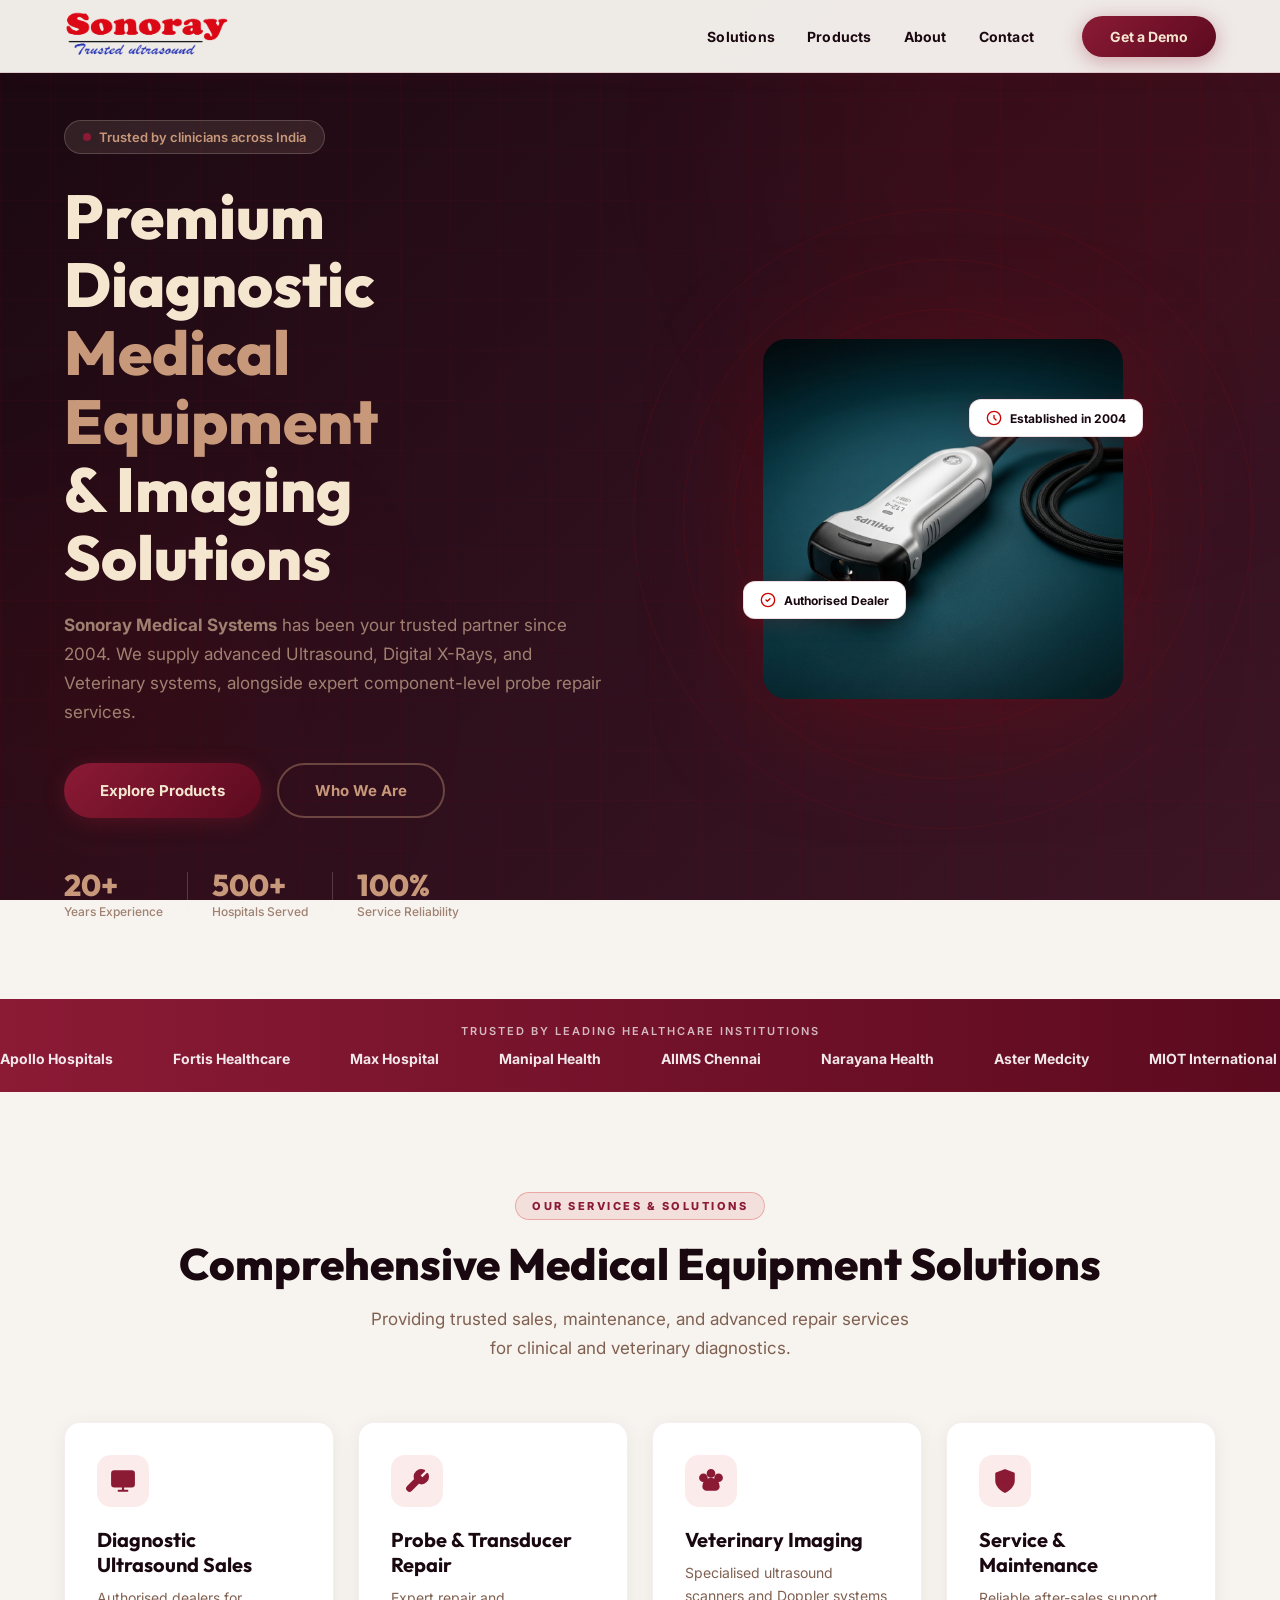
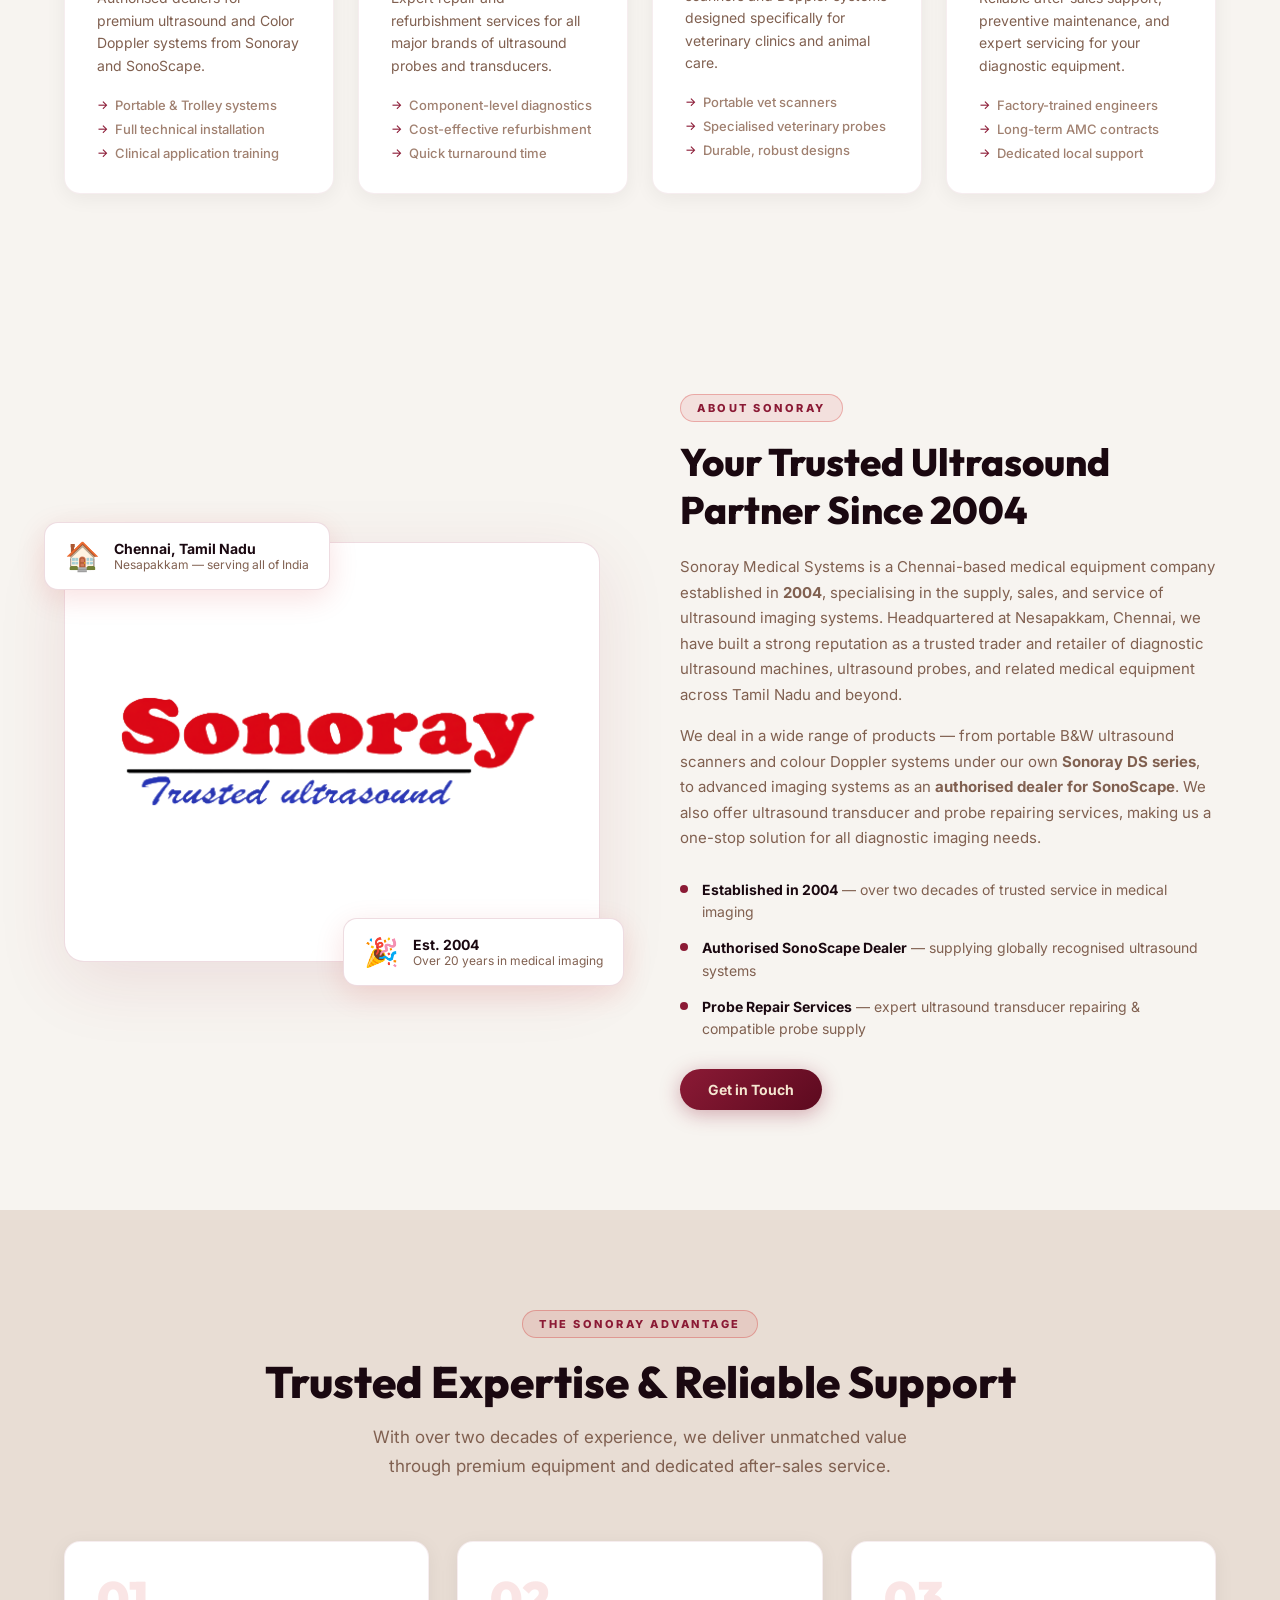
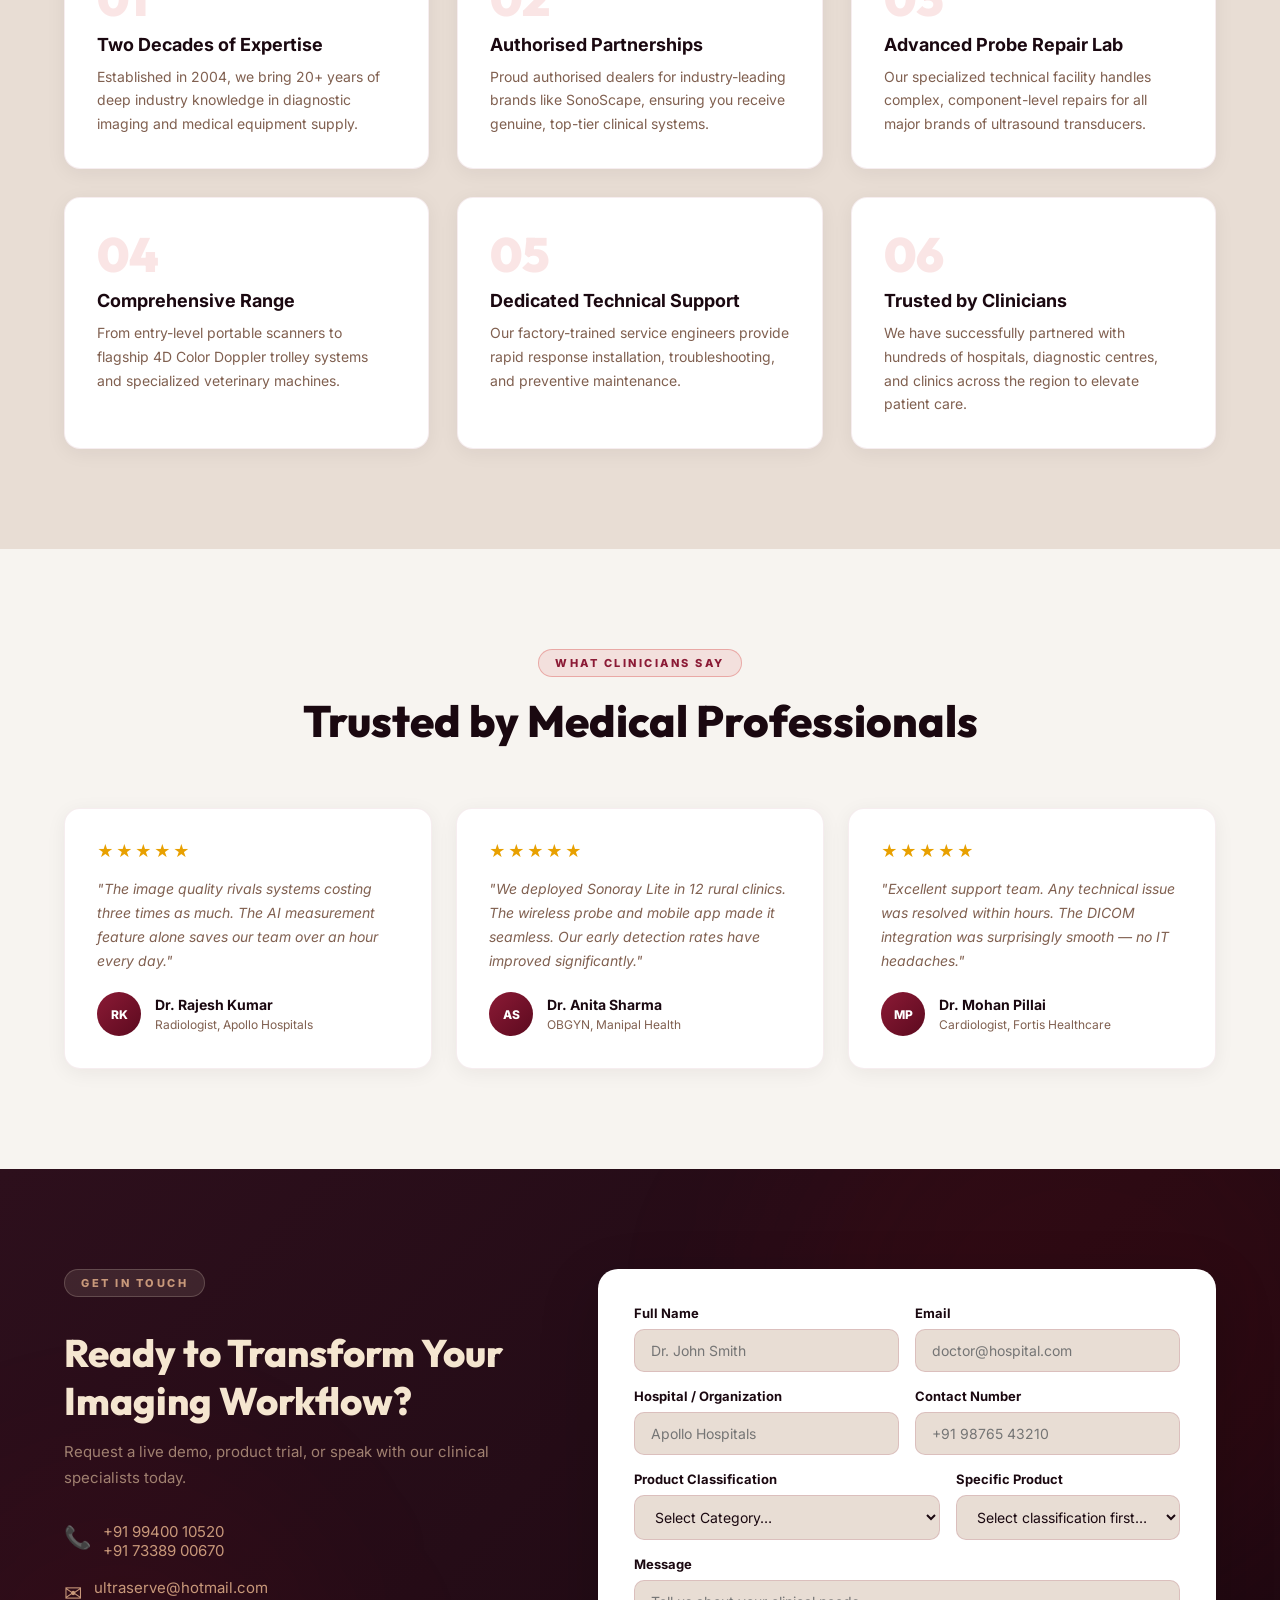
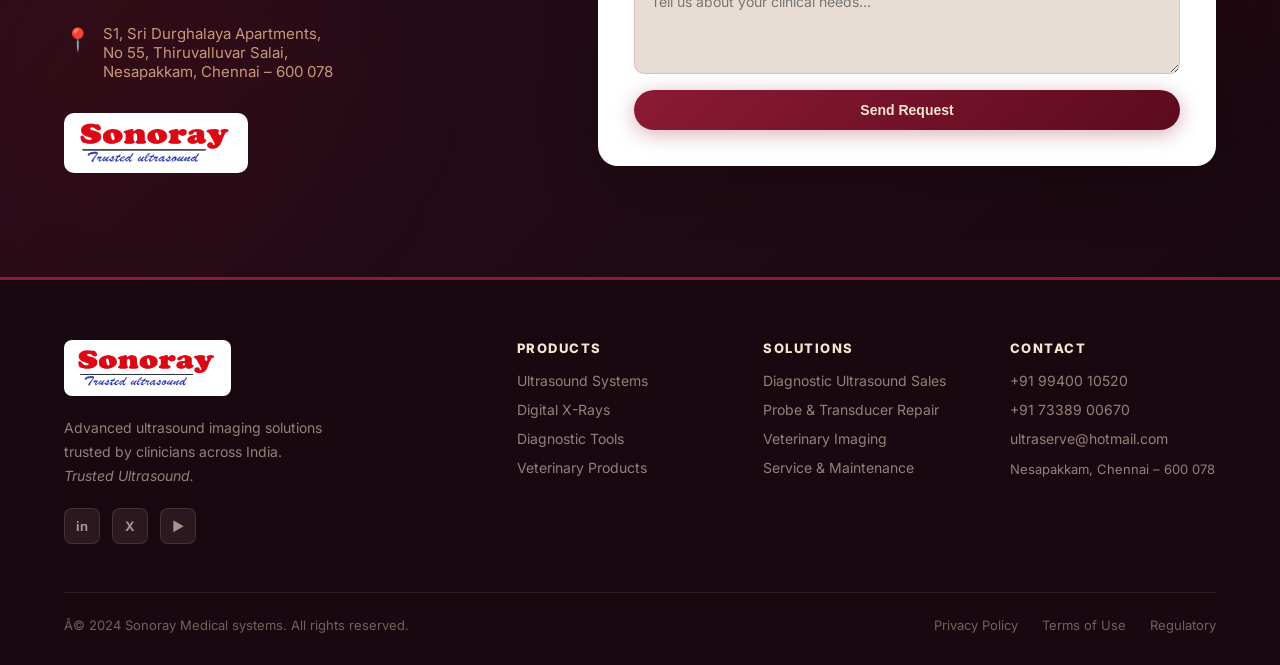
==== index.html @ 6b841c1e "Remove A5 Catalogue page and all website integrations" ====
<!DOCTYPE html>
<html lang="en">
<head>
  <meta charset="UTF-8" />
  <meta name="viewport" content="width=device-width, initial-scale=1.0"/>
  <title>Sonoray Medical Systems | Advanced Diagnostic Ultrasound Solutions</title>
  <meta name="description" content="Sonoray Medical Systems delivers cutting-edge portable ultrasound systems and diagnostic imaging solutions trusted by clinicians across India."/>
  <link rel="preconnect" href="https://fonts.googleapis.com"/>
  <link rel="preconnect" href="https://fonts.gstatic.com" crossorigin/>
  <link href="https://fonts.googleapis.com/css2?family=Inter:wght@300;400;500;600;700;800;900&family=Outfit:wght@300;400;600;700;800&display=swap" rel="stylesheet"/>
  <link rel="stylesheet" href="style.css?v=3"/>
</head>
<body>

  <!-- NAV -->
  <nav id="navbar">
    <div class="nav-inner">
      <a href="#" class="logo">
        <img src="sonoray-logo.jpg" alt="Sonoray Medical Systems" class="nav-logo-img"/>
      </a>
      <ul class="nav-links">
        <li><a href="#solutions">Solutions</a></li>
        <li><a href="products.html">Products</a></li>
        <li><a href="#about">About</a></li>
        <li><a href="#contact">Contact</a></li>
      </ul>
      <a href="#contact" class="btn btn-primary nav-cta">Get a Demo</a>
      <button class="hamburger" id="hamburger" aria-label="Menu">
        <span></span><span></span><span></span>
      </button>
    </div>
    <div class="mobile-menu" id="mobile-menu">
      <a href="#solutions">Solutions</a>
      <a href="products.html">Products</a>
      <a href="#about">About</a>
      <a href="#contact">Contact</a>
      <a href="#contact" class="btn btn-primary">Get a Demo</a>
    </div>
  </nav>

  <!-- HERO -->
  <section id="hero">
    <div class="hero-bg">
      <div class="hero-grid"></div>
      <div class="hero-glow glow-1"></div>
      <div class="hero-glow glow-2"></div>
    </div>
    <div class="hero-content">
      <div class="hero-badge">
        <span class="badge-dot"></span>
        Trusted by clinicians across India
      </div>
      <h1 class="hero-title">
        Premium Diagnostic<br/>
        <span class="gradient-text">Medical Equipment</span><br/>
        &amp; Imaging Solutions
      </h1>
      <p class="hero-desc">
        <strong>Sonoray Medical Systems</strong> has been your trusted partner since 2004. We supply advanced Ultrasound, Digital X-Rays, and Veterinary systems, alongside expert component-level probe repair services.
      </p>
      <div class="hero-actions">
        <a href="products.html" class="btn btn-primary btn-lg">Explore Products</a>
        <a href="#about" class="btn btn-outline btn-lg">Who We Are</a>
      </div>
      <div class="hero-stats">
        <div class="stat"><span class="stat-num">20+</span><span class="stat-label">Years Experience</span></div>
        <div class="stat-divider"></div>
        <div class="stat"><span class="stat-num">500+</span><span class="stat-label">Hospitals Served</span></div>
        <div class="stat-divider"></div>
        <div class="stat"><span class="stat-num">100%</span><span class="stat-label">Service Reliability</span></div>
      </div>
    </div>
    <div class="hero-visual">
      <div class="hero-img-wrap">
        <img src="hero-probe.png" alt="Sonoray Medical Systems Equipment" class="hero-img" id="heroImg"/>
        <div class="hero-img-ring ring-1"></div>
        <div class="hero-img-ring ring-2"></div>
        <div class="hero-img-ring ring-3"></div>
        <div class="hero-badge-float badge-ai">
          <svg width="16" height="16" viewBox="0 0 24 24" fill="none"><circle cx="12" cy="12" r="10" stroke="#cc0000" stroke-width="2"/><path d="M12 8v4l3 3" stroke="#cc0000" stroke-width="2" stroke-linecap="round"/></svg>
          Established in 2004
        </div>
        <div class="hero-badge-float badge-fda">
          <svg width="16" height="16" viewBox="0 0 24 24" fill="none"><path d="M9 12l2 2 4-4" stroke="#cc0000" stroke-width="2" stroke-linecap="round" stroke-linejoin="round"/><circle cx="12" cy="12" r="10" stroke="#cc0000" stroke-width="2"/></svg>
          Authorised Dealer
        </div>
      </div>
    </div>
  </section>

  <!-- MARQUEE LOGOS -->
  <div class="marquee-section">
    <p class="marquee-label">Trusted by leading healthcare institutions</p>
    <div class="marquee-track">
      <div class="marquee-inner">
        <span>Apollo Hospitals</span><span>Fortis Healthcare</span><span>Max Hospital</span><span>Manipal Health</span><span>AIIMS Chennai</span><span>Narayana Health</span><span>Aster Medcity</span><span>MIOT International</span>
        <span>Apollo Hospitals</span><span>Fortis Healthcare</span><span>Max Hospital</span><span>Manipal Health</span><span>AIIMS Chennai</span><span>Narayana Health</span><span>Aster Medcity</span><span>MIOT International</span>
      </div>
    </div>
  </div>

  <!-- SOLUTIONS -->
  <section id="solutions" class="section">
    <div class="container">
      <div class="section-header">
        <span class="section-tag">Our Services & Solutions</span>
        <h2>Comprehensive Medical Equipment Solutions</h2>
        <p>Providing trusted sales, maintenance, and advanced repair services for clinical and veterinary diagnostics.</p>
      </div>
      <div class="solutions-grid">
        <div class="solution-card" data-aos="fade-up" data-delay="0">
          <div class="solution-icon">
            <svg viewBox="0 0 24 24" fill="none"><rect x="2" y="3" width="20" height="14" rx="2" stroke="currentColor" stroke-width="2"/><path d="M8 21h8M12 17v4" stroke="currentColor" stroke-width="2" stroke-linecap="round"/></svg>
          </div>
          <h3>Diagnostic Ultrasound Sales</h3>
          <p>Authorised dealers for premium ultrasound and Color Doppler systems from Sonoray and SonoScape.</p>
          <ul class="feature-list">
            <li>Portable &amp; Trolley systems</li><li>Full technical installation</li><li>Clinical application training</li>
          </ul>
        </div>
        <div class="solution-card" data-aos="fade-up" data-delay="100">
          <div class="solution-icon">
            <svg viewBox="0 0 24 24" fill="none" stroke="currentColor" stroke-width="2" stroke-linecap="round" stroke-linejoin="round"><path d="M14.7 6.3a1 1 0 0 0 0 1.4l1.6 1.6a1 1 0 0 0 1.4 0l3.77-3.77a6 6 0 0 1-7.94 7.94l-6.91 6.91a2.12 2.12 0 0 1-3-3l6.91-6.91a6 6 0 0 1 7.94-7.94l-3.76 3.76z"></path></svg>
          </div>
          <h3>Probe &amp; Transducer Repair</h3>
          <p>Expert repair and refurbishment services for all major brands of ultrasound probes and transducers.</p>
          <ul class="feature-list">
            <li>Component-level diagnostics</li><li>Cost-effective refurbishment</li><li>Quick turnaround time</li>
          </ul>
        </div>
        <div class="solution-card" data-aos="fade-up" data-delay="200">
          <div class="solution-icon">
            <svg viewBox="0 0 24 24" fill="none" stroke="currentColor" stroke-width="2" stroke-linecap="round" stroke-linejoin="round"><path d="M12 2a3 3 0 0 0-3 3c0 1.66 1.34 3 3 3s3-1.34 3-3-1.34-3-3-3z"/><path d="M19 6a3 3 0 0 0-3 3c0 1.66 1.34 3 3 3s3-1.34 3-3-1.34-3-3-3z"/><path d="M5 6a3 3 0 0 0-3 3c0 1.66 1.34 3 3 3s3-1.34 3-3-1.34-3-3-3z"/><path d="M12 10c-3.87 0-7 3.13-7 7a3 3 0 0 0 3 3h8a3 3 0 0 0 3-3c0-3.87-3.13-7-7-7z"/></svg>
          </div>
          <h3>Veterinary Imaging</h3>
          <p>Specialised ultrasound scanners and Doppler systems designed specifically for veterinary clinics and animal care.</p>
          <ul class="feature-list">
            <li>Portable vet scanners</li><li>Specialised veterinary probes</li><li>Durable, robust designs</li>
          </ul>
        </div>
        <div class="solution-card" data-aos="fade-up" data-delay="300">
          <div class="solution-icon">
            <svg viewBox="0 0 24 24" fill="none" stroke="currentColor" stroke-width="2" stroke-linecap="round" stroke-linejoin="round"><path d="M12 22s8-4 8-10V5l-8-3-8 3v7c0 6 8 10 8 10z"/><path d="M9 12l2 2 4-4"/></svg>
          </div>
          <h3>Service &amp; Maintenance</h3>
          <p>Reliable after-sales support, preventive maintenance, and expert servicing for your diagnostic equipment.</p>
          <ul class="feature-list">
            <li>Factory-trained engineers</li><li>Long-term AMC contracts</li><li>Dedicated local support</li>
          </ul>
        </div>
      </div>
    </div>
  </section>

  <!-- ABOUT -->
  <section id="about" class="section">
    <div class="container">
      <div class="about-grid">
        <div class="about-visual">
          <img src="sonoray-logo.jpg" alt="Sonoray Medical Systems" class="about-img about-logo-img"/>
          <div class="about-card card-float">
            <div class="about-card-icon">&#127881;</div>
            <div>
              <strong>Est. 2004</strong>
              <p>Over 20 years in medical imaging</p>
            </div>
          </div>
          <div class="about-card card-float card-float-2">
            <div class="about-card-icon">&#127968;</div>
            <div>
              <strong>Chennai, Tamil Nadu</strong>
              <p>Nesapakkam &mdash; serving all of India</p>
            </div>
          </div>
        </div>
        <div class="about-content">
          <span class="section-tag">About Sonoray</span>
          <h2>Your Trusted Ultrasound Partner Since 2004</h2>
          <p>Sonoray Medical Systems is a Chennai-based medical equipment company established in <strong>2004</strong>, specialising in the supply, sales, and service of ultrasound imaging systems. Headquartered at Nesapakkam, Chennai, we have built a strong reputation as a trusted trader and retailer of diagnostic ultrasound machines, ultrasound probes, and related medical equipment across Tamil Nadu and beyond.</p>
          <p>We deal in a wide range of products &mdash; from portable B&amp;W ultrasound scanners and colour Doppler systems under our own <strong>Sonoray DS series</strong>, to advanced imaging systems as an <strong>authorised dealer for SonoScape</strong>. We also offer ultrasound transducer and probe repairing services, making us a one-stop solution for all diagnostic imaging needs.</p>
          <div class="about-values">
            <div class="value-item">
              <div class="value-dot"></div>
              <div><strong>Established in 2004</strong> &mdash; over two decades of trusted service in medical imaging</div>
            </div>
            <div class="value-item">
              <div class="value-dot"></div>
              <div><strong>Authorised SonoScape Dealer</strong> &mdash; supplying globally recognised ultrasound systems</div>
            </div>
            <div class="value-item">
              <div class="value-dot"></div>
              <div><strong>Probe Repair Services</strong> &mdash; expert ultrasound transducer repairing &amp; compatible probe supply</div>
            </div>
          </div>
          <a href="#contact" class="btn btn-primary">Get in Touch</a>
        </div>
      </div>
    </div>
  </section>

  <!-- CORE STRENGTHS / ADVANTAGE -->
  <section id="technology" class="section section-light">
    <div class="container">
      <div class="section-header">
        <span class="section-tag">The Sonoray Advantage</span>
        <h2>Trusted Expertise &amp; Reliable Support</h2>
        <p>With over two decades of experience, we deliver unmatched value through premium equipment and dedicated after-sales service.</p>
      </div>
      <div class="tech-grid">
        <div class="tech-feature">
          <div class="tech-num">01</div>
          <h3>Two Decades of Expertise</h3>
          <p>Established in 2004, we bring 20+ years of deep industry knowledge in diagnostic imaging and medical equipment supply.</p>
        </div>
        <div class="tech-feature">
          <div class="tech-num">02</div>
          <h3>Authorised Partnerships</h3>
          <p>Proud authorised dealers for industry-leading brands like SonoScape, ensuring you receive genuine, top-tier clinical systems.</p>
        </div>
        <div class="tech-feature">
          <div class="tech-num">03</div>
          <h3>Advanced Probe Repair Lab</h3>
          <p>Our specialized technical facility handles complex, component-level repairs for all major brands of ultrasound transducers.</p>
        </div>
        <div class="tech-feature">
          <div class="tech-num">04</div>
          <h3>Comprehensive Range</h3>
          <p>From entry-level portable scanners to flagship 4D Color Doppler trolley systems and specialized veterinary machines.</p>
        </div>
        <div class="tech-feature">
          <div class="tech-num">05</div>
          <h3>Dedicated Technical Support</h3>
          <p>Our factory-trained service engineers provide rapid response installation, troubleshooting, and preventive maintenance.</p>
        </div>
        <div class="tech-feature">
          <div class="tech-num">06</div>
          <h3>Trusted by Clinicians</h3>
          <p>We have successfully partnered with hundreds of hospitals, diagnostic centres, and clinics across the region to elevate patient care.</p>
        </div>
      </div>
    </div>
  </section>

  <!-- TESTIMONIALS -->
  <section id="testimonials" class="section">
    <div class="container">
      <div class="section-header">
        <span class="section-tag">What Clinicians Say</span>
        <h2>Trusted by Medical Professionals</h2>
      </div>
      <div class="testimonials-grid">
        <div class="testimonial-card">
          <div class="stars">&#9733;&#9733;&#9733;&#9733;&#9733;</div>
          <p>"The image quality rivals systems costing three times as much. The AI measurement feature alone saves our team over an hour every day."</p>
          <div class="testimonial-author">
            <div class="author-avatar">RK</div>
            <div><strong>Dr. Rajesh Kumar</strong><span>Radiologist, Apollo Hospitals</span></div>
          </div>
        </div>
        <div class="testimonial-card featured-testimonial">
          <div class="stars">&#9733;&#9733;&#9733;&#9733;&#9733;</div>
          <p>"We deployed Sonoray Lite in 12 rural clinics. The wireless probe and mobile app made it seamless. Our early detection rates have improved significantly."</p>
          <div class="testimonial-author">
            <div class="author-avatar">AS</div>
            <div><strong>Dr. Anita Sharma</strong><span>OBGYN, Manipal Health</span></div>
          </div>
        </div>
        <div class="testimonial-card">
          <div class="stars">&#9733;&#9733;&#9733;&#9733;&#9733;</div>
          <p>"Excellent support team. Any technical issue was resolved within hours. The DICOM integration was surprisingly smooth &mdash; no IT headaches."</p>
          <div class="testimonial-author">
            <div class="author-avatar">MP</div>
            <div><strong>Dr. Mohan Pillai</strong><span>Cardiologist, Fortis Healthcare</span></div>
          </div>
        </div>
      </div>
    </div>
  </section>

  <!-- CONTACT -->
  <section id="contact" class="section section-cta">
    <div class="cta-bg">
      <div class="hero-glow glow-1"></div>
      <div class="hero-glow glow-2"></div>
    </div>
    <div class="container">
      <div class="cta-grid">
        <div class="cta-content">
          <span class="section-tag">Get in Touch</span>
          <h2>Ready to Transform Your Imaging Workflow?</h2>
          <p>Request a live demo, product trial, or speak with our clinical specialists today.</p>
          <div class="contact-info">
            <div class="contact-item">
              <span class="contact-icon">&#128222;</span>
              <div>
                <a href="tel:+919940010520">+91 99400 10520</a><br/>
                <a href="tel:+917338900670">+91 73389 00670</a>
              </div>
            </div>
            <div class="contact-item">
              <span class="contact-icon">&#9993;</span>
              <a href="mailto:ultraserve@hotmail.com">ultraserve@hotmail.com</a>
            </div>
            <div class="contact-item">
              <span class="contact-icon">&#128205;</span>
              <span>S1, Sri Durghalaya Apartments,<br/>No 55, Thiruvalluvar Salai,<br/>Nesapakkam, Chennai &ndash; 600 078</span>
            </div>
          </div>
          <div class="logo-contact-wrap">
            <img src="sonoray-logo.jpg" alt="Sonoray Medical Systems" class="footer-logo-img"/>
          </div>
        </div>
        <form class="contact-form" id="contactForm">
          <div class="form-row">
            <div class="form-group">
              <label for="name">Full Name</label>
              <input type="text" id="name" name="name" placeholder="Dr. John Smith" required/>
            </div>
            <div class="form-group">
              <label for="email">Email</label>
              <input type="email" id="email" name="email" placeholder="doctor@hospital.com" required/>
            </div>
          </div>
          <div class="form-row">
            <div class="form-group">
              <label for="org">Hospital / Organization</label>
              <input type="text" id="org" name="organization" placeholder="Apollo Hospitals"/>
            </div>
            <div class="form-group">
              <label for="phone">Contact Number</label>
              <input type="tel" id="phone" name="phone" placeholder="+91 98765 43210" required/>
            </div>
          </div>
          <div class="form-row">
            <div class="form-group">
              <label for="classification">Product Classification</label>
              <select id="classification" name="classification">
                <option value="">Select Category&hellip;</option>
                <option value="sonoray">Sonoray DS Series</option>
                <option value="sonoscape">SonoScape Systems</option>
                <option value="alerio">Alerio X-Ray Systems</option>
                <option value="handheld">Handheld Ultrasound (Edan/Vet)</option>
                <option value="diagnostics">Diagnostic Products (BP/ECG/Monitor)</option>
                <option value="others">Other Inquiries</option>
              </select>
            </div>
            <div class="form-group">
              <label for="interest">Specific Product</label>
              <select id="interest" name="interest">
                <option value="">Select classification first&hellip;</option>
              </select>
            </div>
          </div>
          <div class="form-group">
            <label for="message">Message</label>
            <textarea id="message" name="message" rows="4" placeholder="Tell us about your clinical needs&hellip;"></textarea>
          </div>
          <button type="submit" class="btn btn-primary btn-full" id="submitBtn">Send Request</button>
          <div class="form-success" id="formSuccess">&#9989; Thank you! Our team will reach out within 24 hours.</div>
        </form>
      </div>
    </div>
  </section>

  <!-- FOOTER -->
  <footer>
    <div class="container">
      <div class="footer-grid">
        <div class="footer-brand">
          <a href="#">
            <img src="sonoray-logo.jpg" alt="Sonoray Medical Systems" class="footer-logo-img"/>
          </a>
          <p>Advanced ultrasound imaging solutions trusted by clinicians across India. <em>Trusted Ultrasound.</em></p>
          <div class="social-links">
            <a href="#" aria-label="LinkedIn">in</a>
            <a href="#" aria-label="Twitter">X</a>
            <a href="#" aria-label="YouTube">&#9654;</a>
          </div>
        </div>
        <div class="footer-col">
          <h4>Products</h4>
          <a href="products.html">Ultrasound Systems</a>
          <a href="products.html">Digital X-Rays</a>
          <a href="products.html">Diagnostic Tools</a>
          <a href="products.html">Veterinary Products</a>
        </div>
        <div class="footer-col">
          <h4>Solutions</h4>
          <a href="#solutions">Diagnostic Ultrasound Sales</a>
          <a href="#solutions">Probe &amp; Transducer Repair</a>
          <a href="#solutions">Veterinary Imaging</a>
          <a href="#solutions">Service &amp; Maintenance</a>
        </div>
        <div class="footer-col">
          <h4>Contact</h4>
          <a href="tel:+919940010520">+91 99400 10520</a>
          <a href="tel:+917338900670">+91 73389 00670</a>
          <a href="mailto:ultraserve@hotmail.com">ultraserve@hotmail.com</a>
          <span style="font-size:13px;color:var(--text2);line-height:1.6;">Nesapakkam, Chennai &ndash; 600 078</span>
        </div>
      </div>
      <div class="footer-bottom">
        <p>Â© 2024 Sonoray Medical systems. All rights reserved.</p>
        <div class="footer-links">
          <a href="#">Privacy Policy</a>
          <a href="#">Terms of Use</a>
          <a href="#">Regulatory</a>
        </div>
      </div>
    </div>
  </footer>

  <script src="script.js?v=3"></script>
</body>
</html>
---- style.css ----
*, *::before, *::after { box-sizing: border-box; margin: 0; padding: 0; }

:root {
  --bg: #f7f4f0;
  --bg2: #e8ddd4;
  --surface: #ffffff;
  --surface2: #fcfbf9;
  --red: #8b1a35;
  --red2: #c02040;
  --red-dark: #5c0a1f;
  --red-light: #c02040;
  --text: #1a0810;
  --text2: #806050;
  --text3: #a08070;
  --border: rgba(139,26,53,0.15);
  --border2: rgba(139,26,53,0.08);
  --radius: 16px;
  --shadow: 0 8px 40px rgba(139,26,53,0.08);
  --shadow2: 0 4px 20px rgba(26,8,16,0.06);
}

html { scroll-behavior: smooth; }
body { font-family: 'Inter', sans-serif; background: var(--bg); color: var(--text); overflow-x: hidden; }
.container { max-width: 1200px; margin: 0 auto; padding: 0 24px; }

/* ── NAV ── */
#navbar {
  position: fixed; top: 0; left: 0; right: 0; z-index: 1000;
  background: rgba(247,244,240,0.96); backdrop-filter: blur(20px);
  border-bottom: 1px solid var(--border);
  box-shadow: 0 2px 20px rgba(139,26,53,0.08);
  transition: background 0.3s;
}
.nav-inner {
  max-width: 1200px; margin: 0 auto; padding: 0 24px;
  display: flex; align-items: center; gap: 32px; height: 72px;
}
.nav-logo-img { height: 52px; width: auto; object-fit: contain; }
.nav-links { display: flex; list-style: none; gap: 32px; margin-left: auto; }
.nav-links a { text-decoration: none; color: var(--text); font-size: 14px; font-weight: 700; transition: color 0.2s; letter-spacing: 0.2px; }
.nav-links a:hover { color: var(--red); }
.nav-cta { margin-left: 16px; }
.hamburger { display: none; flex-direction: column; gap: 5px; background: none; border: none; cursor: pointer; padding: 4px; }
.hamburger span { width: 24px; height: 2px; background: var(--red); border-radius: 2px; }
.mobile-menu { display: none; flex-direction: column; gap: 16px; padding: 20px 24px; border-top: 1px solid var(--border); background: var(--bg); }
.mobile-menu a { color: var(--text); text-decoration: none; font-size: 15px; font-weight: 600; transition: color 0.2s; }
.mobile-menu a:hover { color: var(--red); }
.mobile-menu.open { display: flex; }

/* ── BUTTONS ── */
.btn {
  display: inline-flex; align-items: center; gap: 8px;
  padding: 12px 28px; border-radius: 50px; font-size: 14px; font-weight: 700;
  text-decoration: none; cursor: pointer; border: none; transition: all 0.25s; white-space: nowrap;
}
.btn-primary {
  background: linear-gradient(135deg, var(--red), var(--red-dark));
  color: #f5e6d0;
  box-shadow: 0 4px 20px rgba(139,26,53,0.35);
}
.btn-primary:hover { transform: translateY(-2px); box-shadow: 0 8px 30px rgba(139,26,53,0.5); background: linear-gradient(135deg, var(--red-light), var(--red)); }
.btn-outline {
  background: transparent; color: #c8987a;
  border: 2px solid rgba(200,152,122,0.4);
}
.btn-outline:hover { background: rgba(200,152,122,0.1); transform: translateY(-2px); }
.btn-lg { padding: 16px 36px; font-size: 15px; }
.btn-full { width: 100%; justify-content: center; }

/* ── HERO ── */
#hero {
  position: relative; min-height: 100vh; display: flex; align-items: center;
  padding: 120px 24px 80px; max-width: 1200px; margin: 0 auto; gap: 60px;
}
.hero-bg { position: fixed; inset: 0; z-index: -1; pointer-events: none; overflow: hidden; background: linear-gradient(135deg, #1a0810 0%, #2d0f1c 50%, #3d1525 100%); }
.hero-grid {
  position: absolute; inset: 0;
  background-image: linear-gradient(rgba(204,0,0,0.04) 1px, transparent 1px),
    linear-gradient(90deg, rgba(204,0,0,0.04) 1px, transparent 1px);
  background-size: 50px 50px;
}
.hero-glow { position: absolute; border-radius: 50%; filter: blur(90px); pointer-events: none; }
.glow-1 { width: 600px; height: 600px; background: rgba(204,0,0,0.07); top: -150px; right: -100px; }
.glow-2 { width: 400px; height: 400px; background: rgba(204,0,0,0.05); bottom: 0; left: -80px; }

.hero-content { flex: 1; max-width: 580px; }
.hero-badge {
  display: inline-flex; align-items: center; gap: 8px;
  background: rgba(245,230,208,0.1); border: 1px solid rgba(245,230,208,0.2);
  padding: 8px 18px; border-radius: 50px; font-size: 13px; color: #c8987a;
  margin-bottom: 28px; font-weight: 600;
}
.badge-dot { width: 8px; height: 8px; border-radius: 50%; background: var(--red); animation: pulse 2s infinite; }
@keyframes pulse { 0%,100%{opacity:1;transform:scale(1)} 50%{opacity:0.5;transform:scale(1.3)} }

.hero-title { font-family: 'Outfit', sans-serif; font-size: clamp(38px,5vw,62px); font-weight: 800; line-height: 1.1; margin-bottom: 20px; color: #f5e6d0; }
.gradient-text { color: #c8987a; }
.hero-desc { font-size: 17px; color: #a08070; line-height: 1.7; margin-bottom: 36px; }
.hero-actions { display: flex; gap: 16px; flex-wrap: wrap; margin-bottom: 48px; }
.hero-stats { display: flex; align-items: center; gap: 24px; flex-wrap: wrap; }
.stat { display: flex; flex-direction: column; }
.stat-num { font-family: 'Outfit', sans-serif; font-size: 30px; font-weight: 800; color: #c8987a; }
.stat-label { font-size: 12px; color: #a08070; font-weight: 500; }
.stat-divider { width: 1px; height: 40px; background: rgba(245,230,208,0.2); }

.hero-visual { flex: 1; display: flex; justify-content: center; align-items: center; position: relative; min-height: 500px; }
.hero-img-wrap { position: relative; display: flex; justify-content: center; align-items: center; }
.hero-img { width: 360px; max-width: 100%; border-radius: 24px; position: relative; z-index: 2; filter: drop-shadow(0 20px 60px rgba(204,0,0,0.2)); animation: float 4s ease-in-out infinite; }
@keyframes float { 0%,100%{transform:translateY(0)} 50%{transform:translateY(-16px)} }

.hero-img-ring { position: absolute; border-radius: 50%; border: 1.5px solid rgba(204,0,0,0.12); animation: ripple 4s ease-out infinite; }
.ring-1 { width: 420px; height: 420px; animation-delay: 0s; }
.ring-2 { width: 520px; height: 520px; animation-delay: 0.8s; }
.ring-3 { width: 620px; height: 620px; animation-delay: 1.6s; }
@keyframes ripple { 0%{opacity:0.5;transform:scale(0.9)} 100%{opacity:0;transform:scale(1.1)} }

.hero-badge-float {
  position: absolute; background: #fff; border: 1.5px solid var(--border);
  padding: 10px 16px; border-radius: 12px; display: flex; align-items: center; gap: 8px;
  font-size: 12px; font-weight: 700; color: var(--text); z-index: 3;
  box-shadow: 0 4px 20px rgba(204,0,0,0.15);
}
.badge-ai { top: 60px; right: -20px; }
.badge-fda { bottom: 80px; left: -20px; }

/* ── MARQUEE ── */
.marquee-section {
  padding: 24px 0; border-top: 1px solid var(--border); border-bottom: 1px solid var(--border);
  background: linear-gradient(90deg, var(--red) 0%, var(--red-dark) 100%); overflow: hidden;
}
.marquee-label { text-align: center; font-size: 11px; color: rgba(255,255,255,0.7); text-transform: uppercase; letter-spacing: 2px; margin-bottom: 12px; font-weight: 600; }
.marquee-track { overflow: hidden; }
.marquee-inner { display: flex; gap: 60px; width: max-content; animation: marquee 28s linear infinite; }
.marquee-inner span { font-size: 14px; font-weight: 700; color: rgba(255,255,255,0.9); white-space: nowrap; }
@keyframes marquee { 0%{transform:translateX(0)} 100%{transform:translateX(-50%)} }

/* ── SECTIONS ── */
.section { padding: 100px 0; position: relative; background: var(--bg); }
.section-light { background: var(--bg2); }
.section-header { text-align: center; margin-bottom: 60px; }
.section-tag {
  display: inline-block; background: rgba(204,0,0,0.08); border: 1.5px solid rgba(204,0,0,0.25);
  color: var(--red); font-size: 11px; font-weight: 800; letter-spacing: 2.5px;
  text-transform: uppercase; padding: 6px 16px; border-radius: 50px; margin-bottom: 16px;
}
.section-header h2 { font-family: 'Outfit', sans-serif; font-size: clamp(28px,4vw,44px); font-weight: 800; margin-bottom: 14px; color: var(--text); }
.section-header p { color: var(--text2); font-size: 17px; max-width: 560px; margin: 0 auto; line-height: 1.7; }

/* ── SOLUTIONS ── */
.solutions-grid { display: grid; grid-template-columns: repeat(auto-fit, minmax(260px, 1fr)); gap: 24px; }
.solution-card {
  background: #fff; border: 1.5px solid var(--border2);
  border-radius: var(--radius); padding: 32px;
  transition: all 0.4s cubic-bezier(0.175, 0.885, 0.32, 1.275);
  box-shadow: var(--shadow2);
  cursor: pointer;
}
.solution-card:hover {
  transform: translateY(-12px) scale(1.02);
  border-color: rgba(139,26,53,0.4);
  box-shadow: 0 25px 70px rgba(139,26,53,0.15);
  background: linear-gradient(135deg, #ffffff, rgba(204,0,0,0.02));
}
.solution-icon {
  width: 52px; height: 52px; border-radius: 14px;
  background: rgba(204,0,0,0.08); display: flex; align-items: center; justify-content: center;
  margin-bottom: 20px; color: var(--red);
}
.solution-icon svg { width: 26px; height: 26px; fill: var(--red); stroke: var(--red); }
.solution-card h3 { font-family: 'Outfit', sans-serif; font-size: 20px; font-weight: 700; margin-bottom: 10px; color: var(--text); }
.solution-card p { color: var(--text2); line-height: 1.6; font-size: 14px; margin-bottom: 20px; }
.feature-list { list-style: none; display: flex; flex-direction: column; gap: 8px; }
.feature-list li { font-size: 13px; color: var(--text3); padding-left: 18px; position: relative; font-weight: 500; }
.feature-list li::before { content: '→'; position: absolute; left: 0; color: var(--red); font-size: 12px; }

/* ── PRODUCTS ── */
.products-grid { display: grid; grid-template-columns: repeat(auto-fit, minmax(300px, 1fr)); gap: 28px; }
.product-card {
  background: #fff; border: 1.5px solid var(--border2);
  border-radius: var(--radius); overflow: hidden;
  transition: all 0.4s cubic-bezier(0.175, 0.885, 0.32, 1.275);
  box-shadow: var(--shadow2); position: relative;
  cursor: pointer;
}
.product-card:hover {
  transform: translateY(-12px) scale(1.02);
  box-shadow: 0 25px 70px rgba(139,26,53,0.18);
  border-color: rgba(139,26,53,0.4);
}
.product-card.featured { border-color: rgba(204,0,0,0.45); box-shadow: 0 0 40px rgba(204,0,0,0.12); }
.product-badge { position: absolute; top: 16px; left: 16px; background: linear-gradient(135deg,var(--red),var(--red-dark)); color: #fff; font-size: 11px; font-weight: 800; padding: 4px 14px; border-radius: 50px; z-index: 2; letter-spacing: 0.5px; }
.product-img { width: 100%; height: 220px; object-fit: cover; }
.product-info { padding: 24px; }
.product-info h3 { font-family: 'Outfit', sans-serif; font-size: 22px; font-weight: 700; margin-bottom: 8px; color: var(--text); }
.product-info p { color: var(--text2); font-size: 14px; line-height: 1.6; margin-bottom: 16px; }
.product-specs { display: flex; flex-wrap: wrap; gap: 8px; margin-bottom: 20px; }
.product-specs span { background: var(--bg2); border: 1px solid var(--border); color: var(--text2); font-size: 12px; font-weight: 600; padding: 4px 12px; border-radius: 50px; }

/* ── ABOUT ── */
.about-grid { display: grid; grid-template-columns: 1fr 1fr; gap: 80px; align-items: center; }
.about-visual { position: relative; }
.about-img { width: 100%; border-radius: 20px; object-fit: cover; max-height: 500px; box-shadow: var(--shadow); }
.about-img.about-logo-img {
  width: 100%;
  max-width: 650px;
  height: 420px;
  display: block;
  margin: 0 auto;
  background: #ffffff;
  padding: 50px;
  object-fit: contain;
  border: 1.5px solid var(--border);
  box-shadow: 0 20px 70px rgba(139,26,53,0.1);
  animation: float 6s ease-in-out infinite;
}
.card-float {
  position: absolute; background: #fff; border: 1.5px solid var(--border);
  border-radius: 14px; padding: 16px 20px; display: flex; align-items: center; gap: 14px;
  box-shadow: 0 8px 30px rgba(204,0,0,0.12);
}
.card-float:first-of-type { bottom: -24px; right: -24px; }
.card-float-2 { top: -20px; left: -20px; }
.about-card-icon { font-size: 28px; }
.card-float strong { font-size: 14px; font-weight: 700; color: var(--text); display: block; }
.card-float p { font-size: 12px; color: var(--text2); margin: 0; }
.about-content .section-tag { display: inline-block; margin-bottom: 16px; }
.about-content h2 { font-family: 'Outfit', sans-serif; font-size: clamp(26px,3vw,40px); font-weight: 800; margin-bottom: 20px; color: var(--text); }
.about-content p { color: var(--text2); line-height: 1.7; font-size: 15px; margin-bottom: 16px; }
.about-values { display: flex; flex-direction: column; gap: 14px; margin: 28px 0; }
.value-item { display: flex; align-items: flex-start; gap: 14px; }
.value-dot { width: 8px; height: 8px; border-radius: 50%; background: var(--red); margin-top: 6px; flex-shrink: 0; }
.value-item div { font-size: 14px; color: var(--text2); line-height: 1.6; }
.value-item strong { color: var(--text); }

/* ── TECHNOLOGY ── */
.tech-grid { display: grid; grid-template-columns: repeat(3, 1fr); gap: 28px; }
.tech-feature {
  padding: 32px; background: #fff; border: 1.5px solid var(--border2);
  border-radius: var(--radius); transition: all 0.4s cubic-bezier(0.175, 0.885, 0.32, 1.275); 
  box-shadow: var(--shadow2);
  position: relative; overflow: hidden;
  cursor: pointer;
}
.tech-feature::before { content:''; position:absolute; top:0; left:0; right:0; height:3px; background:linear-gradient(90deg,var(--red),#ff6666); opacity:0; transition:0.3s; }
.tech-feature:hover {
  transform: translateY(-12px) scale(1.02);
  border-color: rgba(139,26,53,0.4);
  box-shadow: 0 25px 70px rgba(139,26,53,0.15);
  background: linear-gradient(135deg, #ffffff, rgba(204,0,0,0.02));
}
.tech-feature:hover::before { opacity: 1; }
.tech-num { font-family: 'Outfit', sans-serif; font-size: 48px; font-weight: 900; color: rgba(204,0,0,0.1); margin-bottom: 12px; line-height: 1; }
.tech-feature h3 { font-size: 18px; font-weight: 700; margin-bottom: 10px; color: var(--text); }
.tech-feature p { color: var(--text2); font-size: 14px; line-height: 1.7; }

/* ── TESTIMONIALS ── */
.testimonials-grid { display: grid; grid-template-columns: repeat(3, 1fr); gap: 24px; }
.testimonial-card {
  background: #fff; border: 1.5px solid var(--border2);
  border-radius: var(--radius); padding: 32px; box-shadow: var(--shadow2);
  transition: all 0.4s cubic-bezier(0.175, 0.885, 0.32, 1.275);
  cursor: pointer;
  position: relative;
  overflow: hidden;
}
.testimonial-card.featured-testimonial { background: #fff; border-color: var(--border2); }
.testimonial-card:hover, .testimonial-card:active {
  transform: translateY(-12px) scale(1.03);
  border-color: rgba(139,26,53,0.4);
  box-shadow: 0 25px 70px rgba(139,26,53,0.15);
  background: linear-gradient(135deg, rgba(204,0,0,0.04), rgba(204,0,0,0.02));
}
.stars { color: #e8a000; font-size: 16px; margin-bottom: 16px; letter-spacing: 2px; transition: transform 0.3s ease; }
.testimonial-card:hover .stars { transform: scale(1.15) translateX(5px); }
.testimonial-card p { color: var(--text2); font-size: 14px; line-height: 1.7; margin-bottom: 20px; font-style: italic; }
.testimonial-author { display: flex; align-items: center; gap: 14px; }
.author-avatar { width: 44px; height: 44px; border-radius: 50%; background: linear-gradient(135deg,var(--red),var(--red-dark)); display: flex; align-items: center; justify-content: center; font-size: 12px; font-weight: 800; color: #fff; flex-shrink: 0; }
.testimonial-author strong { font-size: 14px; display: block; color: var(--text); }
.testimonial-author span { font-size: 12px; color: var(--text2); }

/* ── CONTACT / CTA ── */
.section-cta {
  background: linear-gradient(135deg, #2d0f1c 0%, #1a0810 100%);
  position: relative; overflow: hidden;
}
.cta-bg { position: absolute; inset: 0; z-index: 0; }
.section-cta .container { position: relative; z-index: 1; }
.section-cta .section-tag { background: rgba(245,230,208,0.1); border-color: rgba(245,230,208,0.2); color: #c8987a; }
.cta-content h2 { font-family: 'Outfit', sans-serif; font-size: clamp(26px,3vw,40px); font-weight: 800; margin: 16px 0 14px; color: #f5e6d0; }
.cta-content p { color: #a08070; font-size: 15px; line-height: 1.7; margin-bottom: 32px; }
.contact-info { display: flex; flex-direction: column; gap: 18px; }
.contact-item { display: flex; align-items: flex-start; gap: 12px; font-size: 15px; color: #c8987a; }
.contact-item a { color: #c8987a; text-decoration: none; transition: color 0.2s; }
.contact-item a:hover { color: #f5e6d0; }
.contact-icon { font-size: 22px; margin-top: 2px; }
.logo-contact-wrap { margin-top: 32px; }
.footer-logo-img { height: 60px; width: auto; object-fit: contain; background: #fff; border-radius: 10px; padding: 6px 14px; }
.cta-grid { display: grid; grid-template-columns: 1fr 1fr; gap: 80px; align-items: start; }
.contact-form { background: #fff; border-radius: 20px; padding: 36px; box-shadow: 0 20px 60px rgba(0,0,0,0.2); }
.form-row { display: grid; grid-template-columns: 1fr 1fr; gap: 16px; }
.form-group { display: flex; flex-direction: column; gap: 8px; margin-bottom: 16px; }
.form-group label { font-size: 13px; font-weight: 700; color: var(--text); }
.form-group input, .form-group select, .form-group textarea {
  background: var(--bg2); border: 1.5px solid var(--border);
  border-radius: 10px; padding: 12px 16px; color: var(--text);
  font-family: 'Inter', sans-serif; font-size: 14px; transition: border-color 0.2s; outline: none;
}
.form-group input:focus, .form-group select:focus, .form-group textarea:focus { border-color: var(--red); box-shadow: 0 0 0 3px rgba(204,0,0,0.08); }
.form-group textarea { resize: vertical; }
.form-success { display: none; text-align: center; color: var(--red); font-size: 14px; font-weight: 600; margin-top: 16px; padding: 12px; background: rgba(204,0,0,0.06); border-radius: 8px; border: 1px solid rgba(204,0,0,0.2); }
.form-success.show { display: block; }

/* ── FOOTER ── */
footer { background: #1a0810; border-top: 3px solid var(--red); padding: 60px 0 32px; }
footer * { --text2: rgba(245,230,208,0.55); }
.footer-grid { display: grid; grid-template-columns: 2fr 1fr 1fr 1fr; gap: 40px; margin-bottom: 48px; }
.footer-brand .footer-logo-img { height: 56px; background: #fff; border-radius: 8px; padding: 6px 12px; }
.footer-brand p { color: rgba(245,230,208,0.55); font-size: 14px; line-height: 1.7; margin: 16px 0 20px; max-width: 260px; }
.social-links { display: flex; gap: 12px; }
.social-links a { width: 36px; height: 36px; border-radius: 8px; background: rgba(245,230,208,0.08); border: 1px solid rgba(245,230,208,0.12); display: flex; align-items: center; justify-content: center; color: rgba(245,230,208,0.6); text-decoration: none; font-size: 13px; font-weight: 700; transition: 0.2s; }
.social-links a:hover { background: var(--red); color: #f5e6d0; border-color: var(--red); }
.footer-col { display: flex; flex-direction: column; gap: 12px; }
.footer-col h4 { font-size: 13px; font-weight: 800; color: #f5e6d0; text-transform: uppercase; letter-spacing: 1.5px; margin-bottom: 4px; }
.footer-col a { color: rgba(245,230,208,0.55); text-decoration: none; font-size: 14px; transition: color 0.2s; }
.footer-col a:hover { color: #c8987a; }
.footer-col span { color: rgba(245,230,208,0.55); font-size: 13px; }
.footer-bottom { border-top: 1px solid rgba(245,230,208,0.1); padding-top: 24px; display: flex; justify-content: space-between; align-items: center; flex-wrap: wrap; gap: 12px; }
.footer-bottom p { color: rgba(245,230,208,0.4); font-size: 13px; }
.footer-links { display: flex; gap: 24px; }
.footer-links a { color: rgba(245,230,208,0.4); text-decoration: none; font-size: 13px; transition: color 0.2s; }
.footer-links a:hover { color: #c8987a; }

/* ── RESPONSIVE ── */
@media (max-width: 1024px) {
  .tech-grid { grid-template-columns: repeat(2, 1fr); }
  .about-grid { grid-template-columns: 1fr; gap: 48px; }
  .cta-grid { grid-template-columns: 1fr; gap: 48px; }
  .footer-grid { grid-template-columns: 1fr 1fr; }
}
@media (max-width: 768px) {
  #hero { flex-direction: column; text-align: center; padding: 100px 24px 60px; }
  .hero-actions { justify-content: center; }
  .hero-stats { justify-content: center; }
  .hero-visual { min-height: 300px; }
  .hero-img { width: 260px; }
  .ring-2, .ring-3 { display: none; }
  .badge-ai, .badge-fda { display: none; }
  .nav-links, .nav-cta { display: none; }
  .hamburger { display: flex; margin-left: auto; }
  .tech-grid, .testimonials-grid { grid-template-columns: 1fr; }
  .form-row { grid-template-columns: 1fr; }
  .footer-grid { grid-template-columns: 1fr; }
  .footer-bottom { flex-direction: column; text-align: center; }
  .card-float { display: none; }
}

/* ── PRODUCT PLACEHOLDER (no image yet) ── */
.products-grid-3 { grid-template-columns: repeat(3, 1fr); }
.product-img-placeholder {
  width: 100%; height: 180px;
  background: linear-gradient(135deg, #fdf0f0, #fae0e0);
  display: flex; flex-direction: column; align-items: center; justify-content: center; gap: 8px;
  border-bottom: 1px solid var(--border);
}
.prod-icon { font-size: 48px; }
.img-coming { font-size: 12px; color: var(--text2); font-weight: 600; letter-spacing: 0.5px; }
.product-brand-tag {
  display: inline-block; background: var(--red); color: #fff;
  font-size: 10px; font-weight: 800; letter-spacing: 2px;
  padding: 3px 10px; border-radius: 4px; margin-bottom: 8px;
}
.products-note {
  text-align: center; margin-top: 36px; color: var(--text2);
  font-size: 14px; font-weight: 500;
  background: rgba(204,0,0,0.05); border: 1px dashed rgba(204,0,0,0.2);
  padding: 14px 24px; border-radius: 10px; display: inline-block;
  width: 100%;
}

/* ── SONOSCAPE SECTION ── */
.sonoscape-section { background: linear-gradient(135deg, #1a0810, #2d0f1c); border-top: 1px solid rgba(139,26,53,0.2); }
.sonoscape-header { text-align: center; margin-bottom: 52px; }
.sonoscape-badge {
  display: inline-block; background: rgba(245,230,208,0.1); border: 1.5px solid rgba(245,230,208,0.2);
  color: #c8987a; font-size: 11px; font-weight: 800; letter-spacing: 2.5px;
  text-transform: uppercase; padding: 6px 18px; border-radius: 50px; margin-bottom: 20px;
}
.sonoscape-logo {
  display: block; margin: 0 auto 20px;
  height: 60px; width: auto; object-fit: contain;
  background: #fcfbf9; border-radius: 10px; padding: 8px 20px;
}
.sonoscape-header h2 { font-family: 'Outfit', sans-serif; font-size: clamp(24px,3.5vw,38px); font-weight: 800; color: #f5e6d0; margin-bottom: 14px; }
.sonoscape-header p { color: #a08070; font-size: 16px; line-height: 1.7; max-width: 640px; margin: 0 auto; }
.sonoscape-grid { display: grid; grid-template-columns: repeat(4, 1fr); gap: 24px; margin-bottom: 48px; }
.sonoscape-card {
  background: rgba(245,230,208,0.05); border: 1px solid rgba(245,230,208,0.15);
  border-radius: 16px; padding: 28px 24px; text-align: center;
  transition: 0.3s;
}
.sonoscape-card:hover { background: rgba(245,230,208,0.08); border-color: rgba(245,230,208,0.35); transform: translateY(-4px); }
.ss-icon { font-size: 36px; margin-bottom: 14px; }
.sonoscape-card h4 { font-size: 16px; font-weight: 700; color: #f5e6d0; margin-bottom: 10px; }
.sonoscape-card p { font-size: 13px; color: #a08070; line-height: 1.7; }
.sonoscape-cta { text-align: center; }
.sonoscape-cta p { color: #a08070; font-size: 13px; margin-bottom: 20px; }
.btn-sonoscape {
  display: inline-flex; align-items: center; padding: 14px 36px; border-radius: 50px;
  font-size: 15px; font-weight: 700; text-decoration: none; cursor: pointer;
  background: linear-gradient(135deg, var(--red), var(--red-dark)); color: #f5e6d0;
  box-shadow: 0 4px 20px rgba(139,26,53,0.35); transition: all 0.25s;
}
.btn-sonoscape:hover { transform: translateY(-2px); box-shadow: 0 8px 30px rgba(139,26,53,0.5); }

@media (max-width: 1024px) {
  .products-grid-3 { grid-template-columns: repeat(2, 1fr); }
  .sonoscape-grid { grid-template-columns: repeat(2, 1fr); }
}
@media (max-width: 640px) {
  .products-grid-3 { grid-template-columns: 1fr; }
  .sonoscape-grid { grid-template-columns: 1fr; }
}


/* -- PRODUCT DETAIL CARDS (catalogue style) -- */
.products-section { padding-bottom: 80px; }
.tier-label { display: flex; align-items: center; gap: 16px; margin: 52px 0 32px; }
.tier-badge { font-size: 11px; font-weight: 800; letter-spacing: 2px; text-transform: uppercase; padding: 6px 18px; border-radius: 50px; white-space: nowrap; }
.tier-entry  { background: rgba(245,230,208,0.1); border: 1.5px solid rgba(245,230,208,0.2); color: #c8987a; }
.tier-mid    { background: rgba(245,230,208,0.1); border: 1.5px solid rgba(245,230,208,0.2); color: #f5e6d0; }
.tier-advanced { background: rgba(245,230,208,0.1); border: 1.5px solid rgba(245,230,208,0.2); color: #f5e6d0; }
.tier-line { flex: 1; height: 1px; background: rgba(245,230,208,0.1); }

.prod-detail-card {
  display: grid; grid-template-columns: 420px 1fr; gap: 48px; align-items: start;
  background: #fff; border: 1.5px solid var(--border2); border-radius: 20px;
  padding: 36px; margin-bottom: 32px; box-shadow: var(--shadow2);
  transition: all 0.4s ease;
}
.prod-detail-card:hover {
  transform: translateY(-8px);
  box-shadow: 0 20px 60px rgba(139,26,53,0.12);
  border-color: rgba(139,26,53,0.3);
}
.prod-detail-card.reverse { grid-template-columns: 1fr 420px; }
.prod-detail-card.reverse .prod-detail-img-wrap { order: 2; }
.prod-detail-card.reverse .prod-detail-content { order: 1; }

.prod-detail-img-wrap { position: relative; }
.prod-detail-img {
  width: 100%; height: 280px; object-fit: contain; object-position: center center;
  border-radius: 14px; border: 1px solid var(--border);
  background: #f9f0f0;
}
.prod-model-badge {
  position: absolute; bottom: 12px; left: 12px;
  background: var(--red); color: #fff;
  font-family: 'Outfit', sans-serif; font-size: 15px; font-weight: 800;
  padding: 6px 16px; border-radius: 8px;
  box-shadow: 0 4px 12px rgba(204,0,0,0.35);
}
.prod-model-badge.featured-model {
  background: linear-gradient(135deg, var(--red), var(--red-dark));
  box-shadow: 0 4px 16px rgba(204,0,0,0.5);
}

.prod-detail-content { display: flex; flex-direction: column; gap: 12px; }
.prod-detail-content h3 { font-family: 'Outfit', sans-serif; font-size: 22px; font-weight: 800; color: var(--text); line-height: 1.3; }
.prod-type-label { display: block; font-size: 13px; font-weight: 500; color: var(--text2); margin-top: 3px; }
.prod-applications { font-size: 13px; color: var(--text2); line-height: 1.6; background: rgba(204,0,0,0.04); border-left: 3px solid var(--red); padding: 10px 14px; border-radius: 0 8px 8px 0; }
.prod-features { list-style: none; display: grid; grid-template-columns: 1fr 1fr; gap: 6px 16px; }
.prod-features li { font-size: 13px; color: var(--text); padding-left: 18px; position: relative; line-height: 1.5; }
.prod-features li::before { content: '\2022'; position: absolute; left: 0; color: var(--red); font-weight: 700; font-size: 14px; }
.prod-highlight {
  background: linear-gradient(135deg, rgba(204,0,0,0.06), rgba(204,0,0,0.02));
  border: 1px solid rgba(204,0,0,0.15); border-radius: 8px;
  padding: 10px 14px; font-size: 13px; color: var(--red); font-weight: 600;
}

@media (max-width: 900px) {
  .prod-detail-card,
  .prod-detail-card.reverse { grid-template-columns: 1fr; }
  .prod-detail-card.reverse .prod-detail-img-wrap,
  .prod-detail-card.reverse .prod-detail-content { order: unset; }
  .prod-detail-img { height: 220px; }
  .prod-features { grid-template-columns: 1fr; }
}

/* -- SonoScape product card overrides -- */
.ss-brand-tag {
  background: linear-gradient(135deg, var(--red-dark), var(--red)) !important;
}
.ss-placeholder-img {
  object-fit: contain;
  padding: 40px;
  background: var(--surface2);
  border-color: var(--border2) !important;
}
/* SonoScape real machine images - fit without zoom */
.ss-machine-img {
  object-fit: contain;
  padding: 16px;
  background: var(--surface2);
  border-color: var(--border2) !important;
}

/* ── PRODUCTS PORTAL ── */
.portal-layout {
  display: grid;
  grid-template-columns: 280px 1fr;
  gap: 40px;
  align-items: start;
}

.portal-sidebar {
  position: sticky;
  top: 100px;
  background: #fff;
  border: 1px solid var(--border);
  border-radius: 12px;
  padding: 24px;
  box-shadow: 0 4px 20px rgba(139,26,53,0.05);
}

.sidebar-category { margin-bottom: 24px; }
.sidebar-category:last-child { margin-bottom: 0; }
.sidebar-category h3 {
  font-size: 16px; color: var(--text); margin-bottom: 12px;
  padding-bottom: 8px; border-bottom: 1px solid var(--border);
}
.sidebar-category ul { list-style: none; }
.sidebar-category li { margin-bottom: 8px; }
.portal-link {
  text-decoration: none; color: var(--text2); font-size: 14px; font-weight: 500;
  display: block; padding: 8px 12px; border-radius: 6px; transition: all 0.2s;
}
.portal-link:hover { background: var(--surface2); color: var(--red); }
.portal-link.active-filter {
  background: rgba(139,26,53,0.06); color: var(--red);
  font-weight: 700; border-left: 3px solid var(--red);
}

.portal-content { min-height: 500px; }
.portal-pane { animation: fadeIn 0.4s ease forwards; }

@keyframes fadeIn {
  from { opacity: 0; transform: translateY(10px); }
  to { opacity: 1; transform: translateY(0); }
}

.empty-state {
  text-align: center; padding: 60px 20px; background: #fff;
  border: 1px dashed var(--border); border-radius: 12px; color: var(--text2);
}

@media (max-width: 900px) {
  .portal-layout { grid-template-columns: 1fr; }
  .portal-sidebar { position: relative; top: 0; }
}
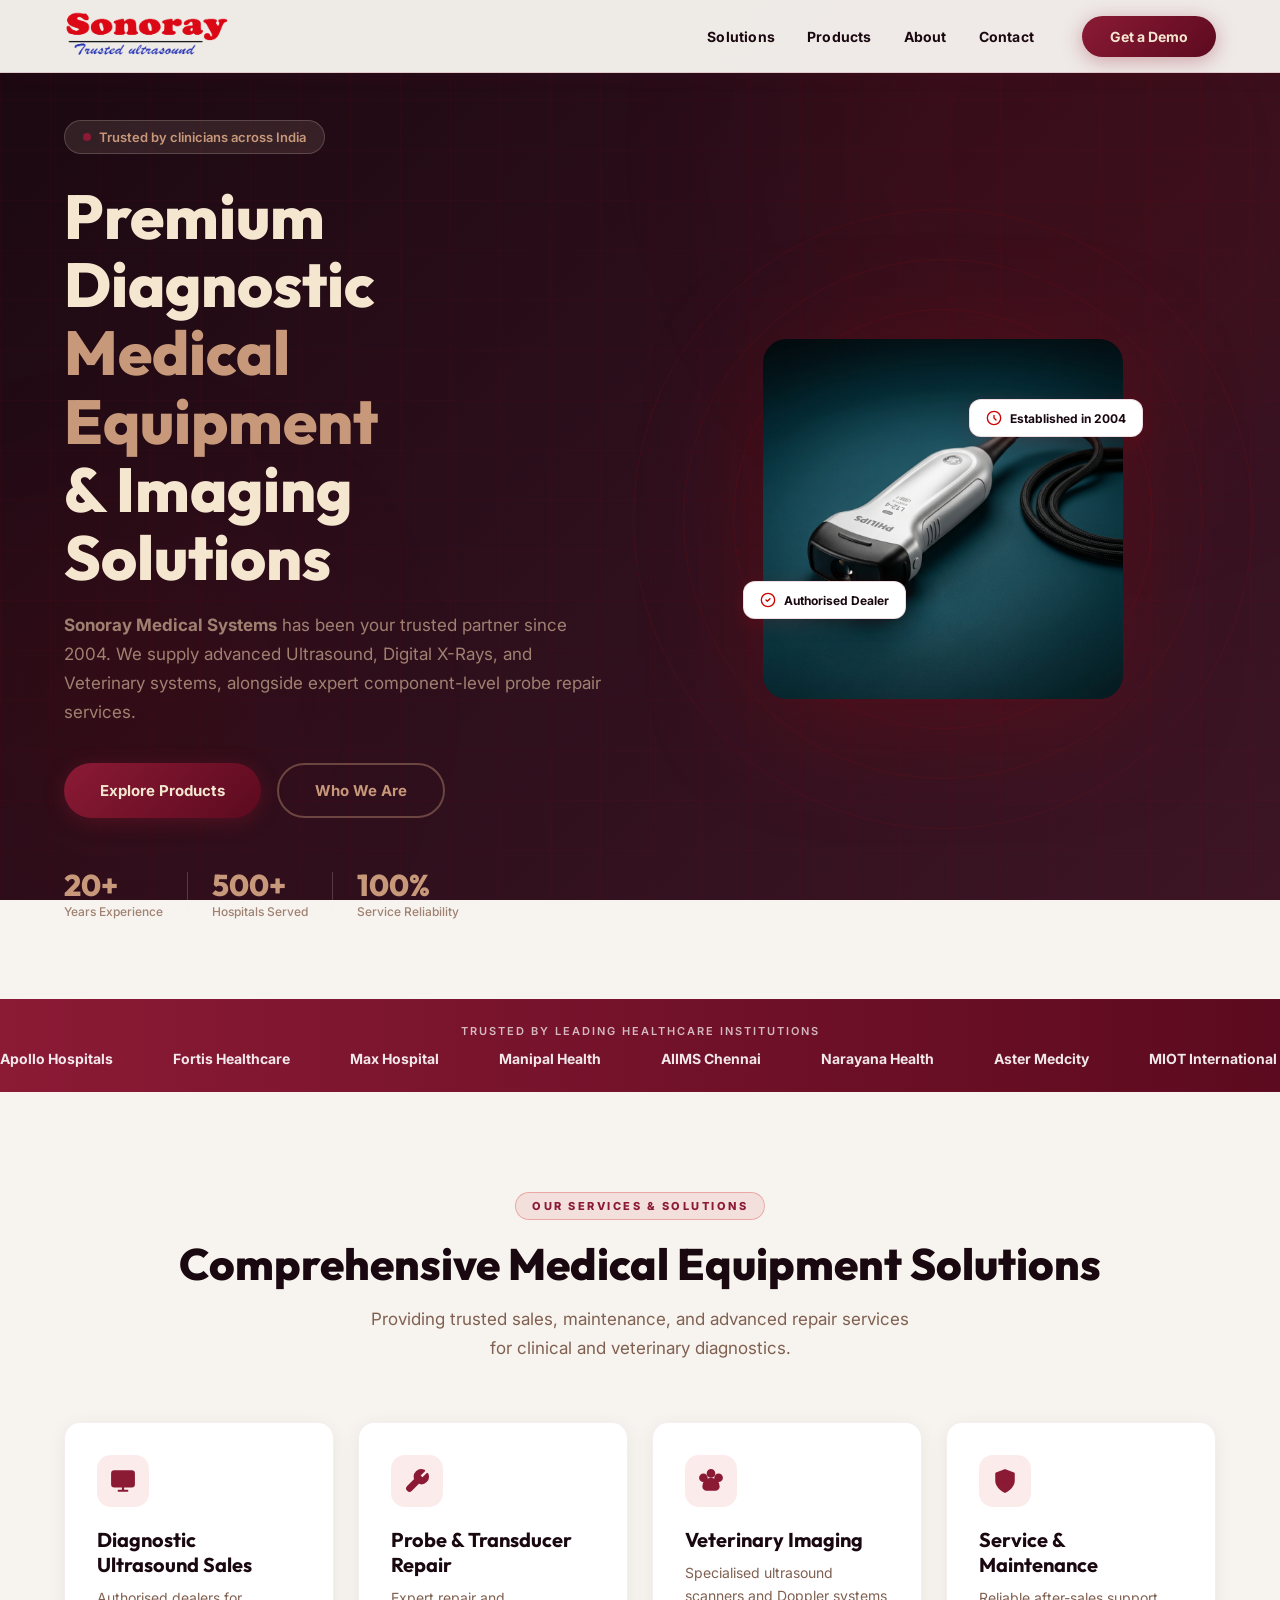
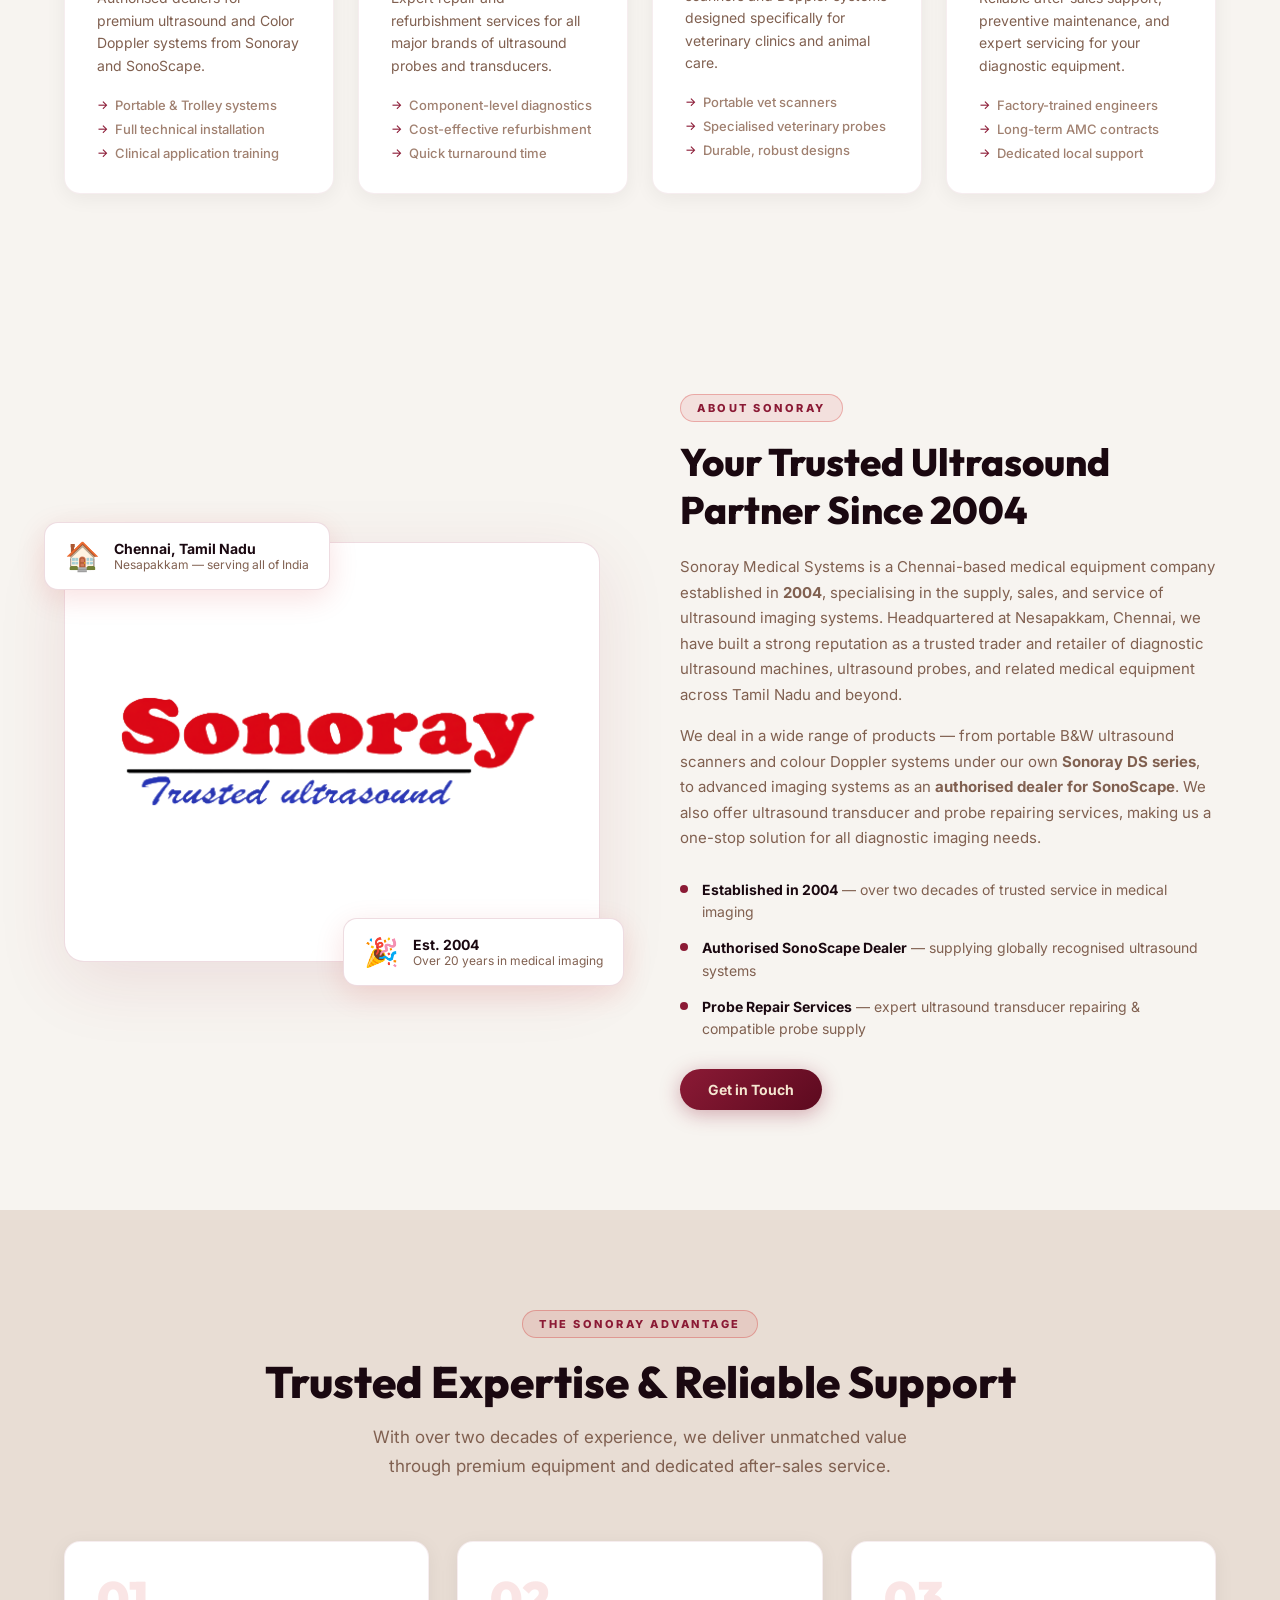
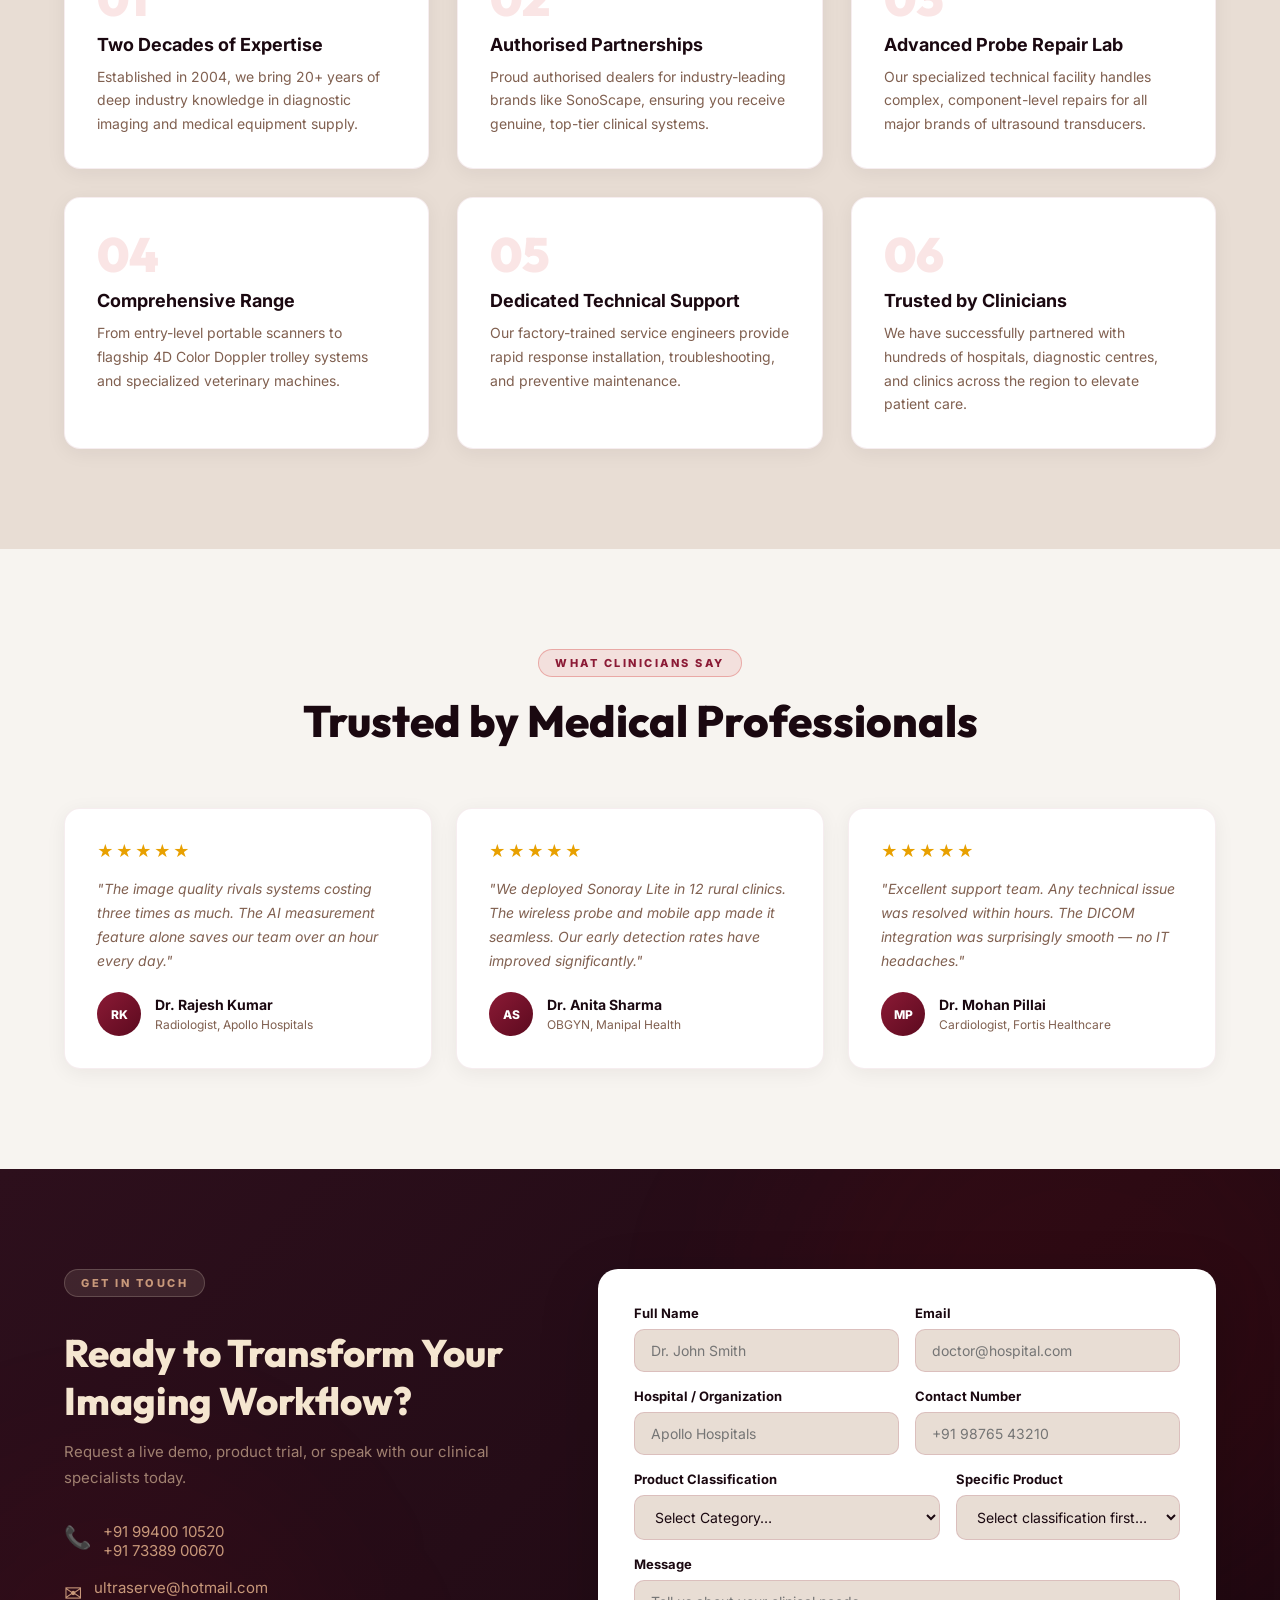
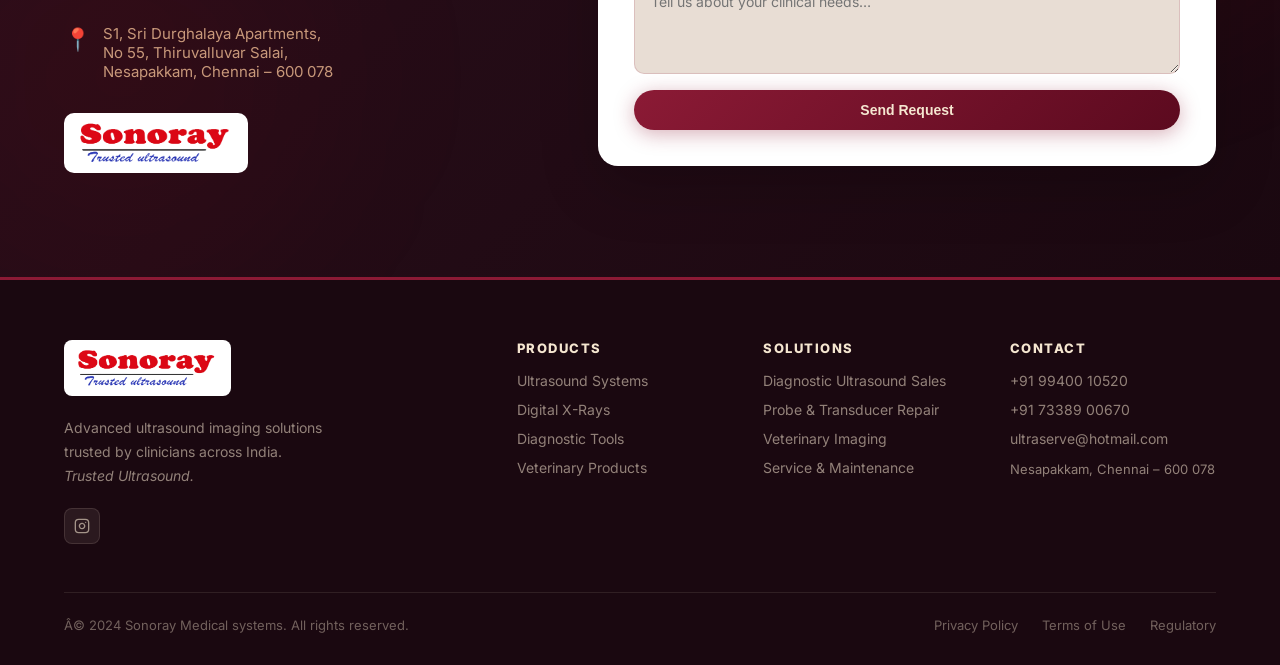
==== commit 0aefc420: "Update footer social links: remove LinkedIn, Twitter/X, YouTube and replace with premium Instagram i" ====
--- a/index.html
+++ b/index.html
@@ -372,9 +372,9 @@
           </a>
           <p>Advanced ultrasound imaging solutions trusted by clinicians across India. <em>Trusted Ultrasound.</em></p>
           <div class="social-links">
-            <a href="#" aria-label="LinkedIn">in</a>
-            <a href="#" aria-label="Twitter">X</a>
-            <a href="#" aria-label="YouTube">&#9654;</a>
+            <a href="https://www.instagram.com/" target="_blank" aria-label="Instagram">
+              <svg width="16" height="16" viewBox="0 0 24 24" fill="none" stroke="currentColor" stroke-width="2" stroke-linecap="round" stroke-linejoin="round"><rect x="2" y="2" width="20" height="20" rx="5" ry="5"></rect><path d="M16 11.37A4 4 0 1 1 12.63 8 4 4 0 0 1 16 11.37z"></path><line x1="17.5" y1="6.5" x2="17.51" y2="6.5"></line></svg>
+            </a>
           </div>
         </div>
         <div class="footer-col">
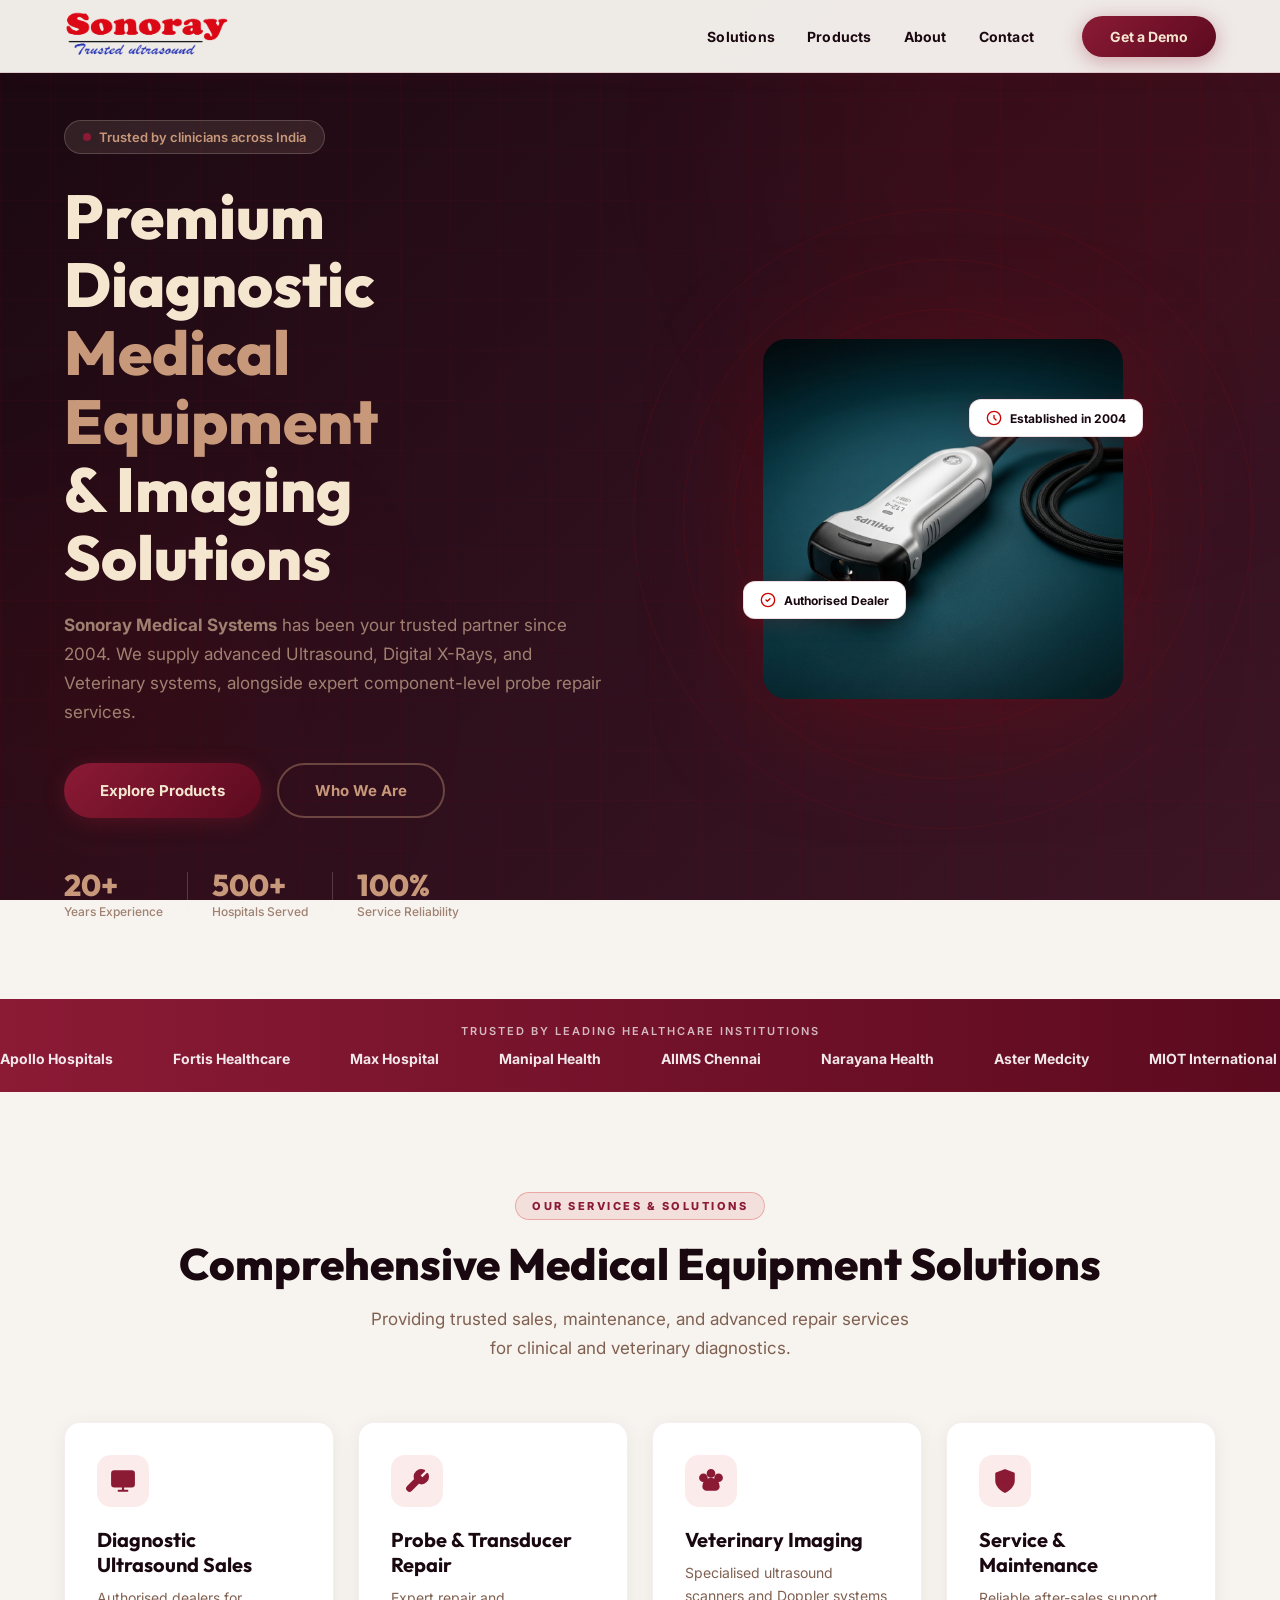
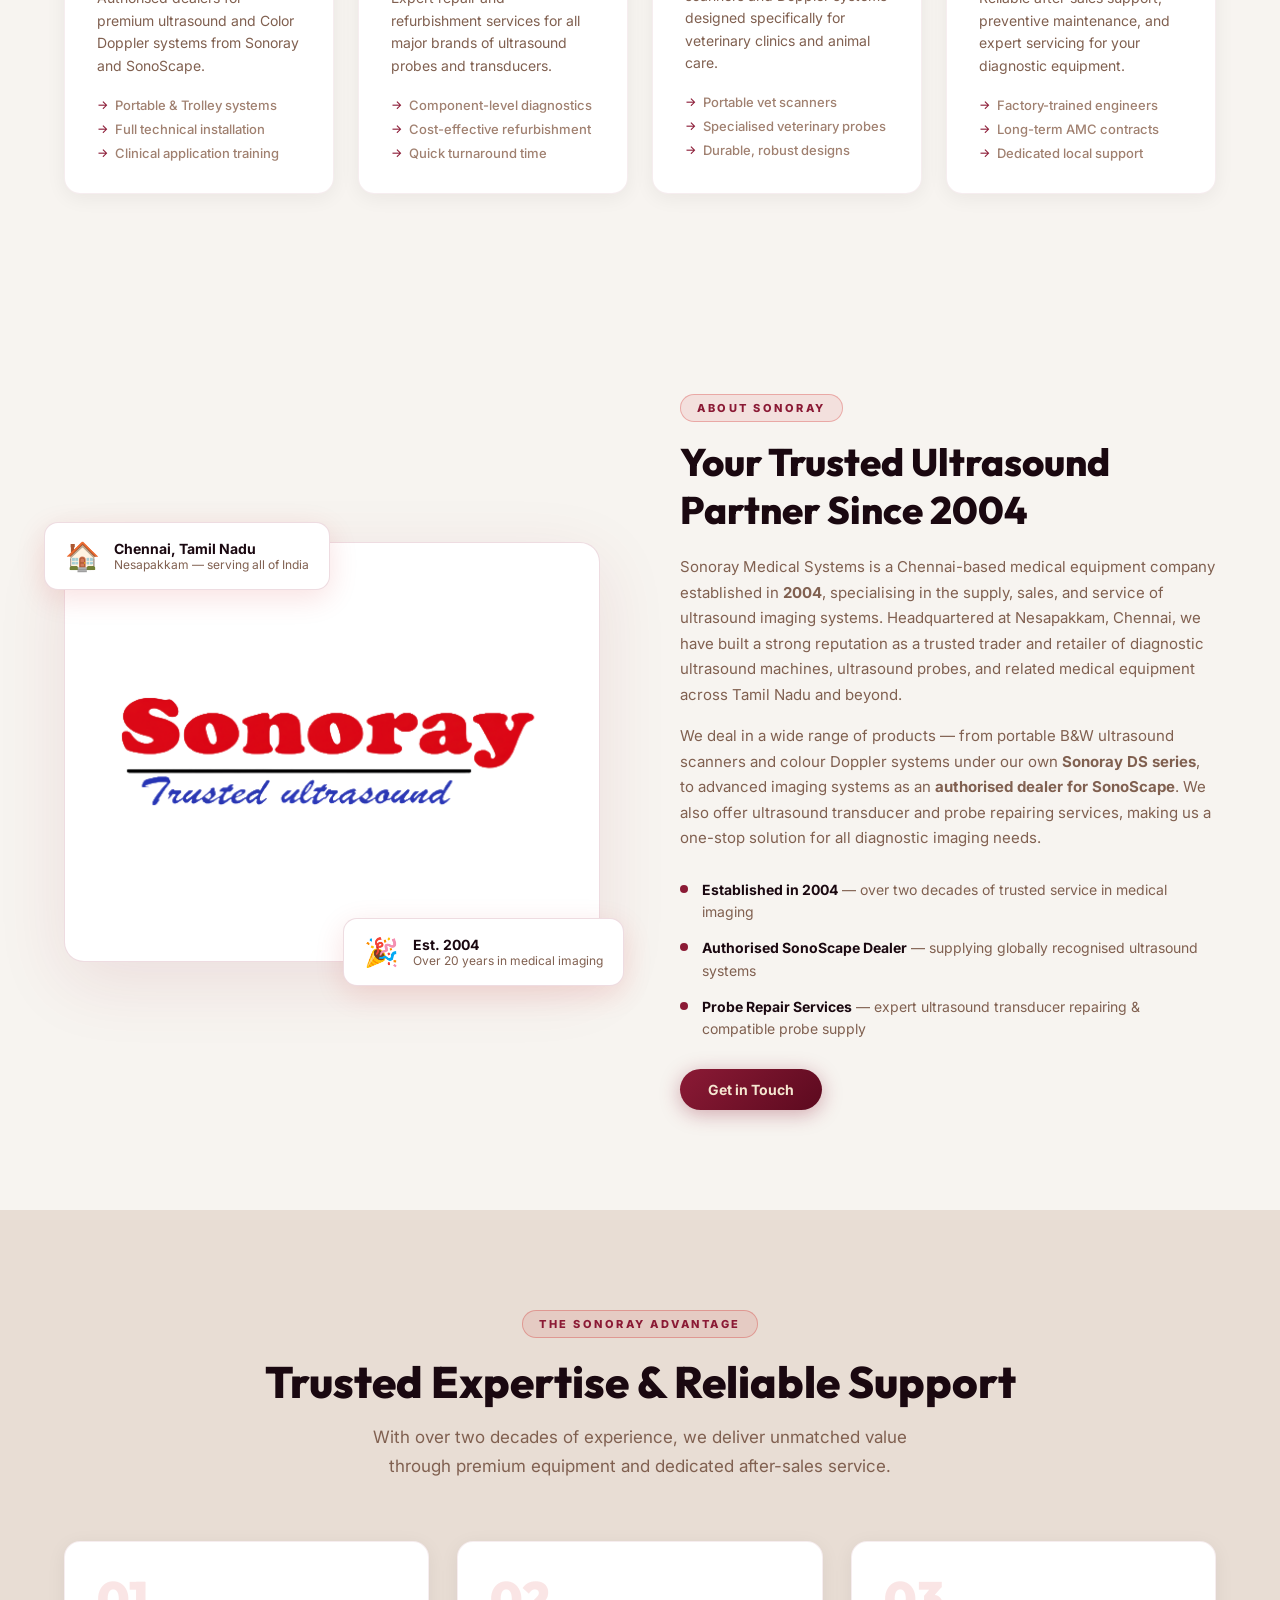
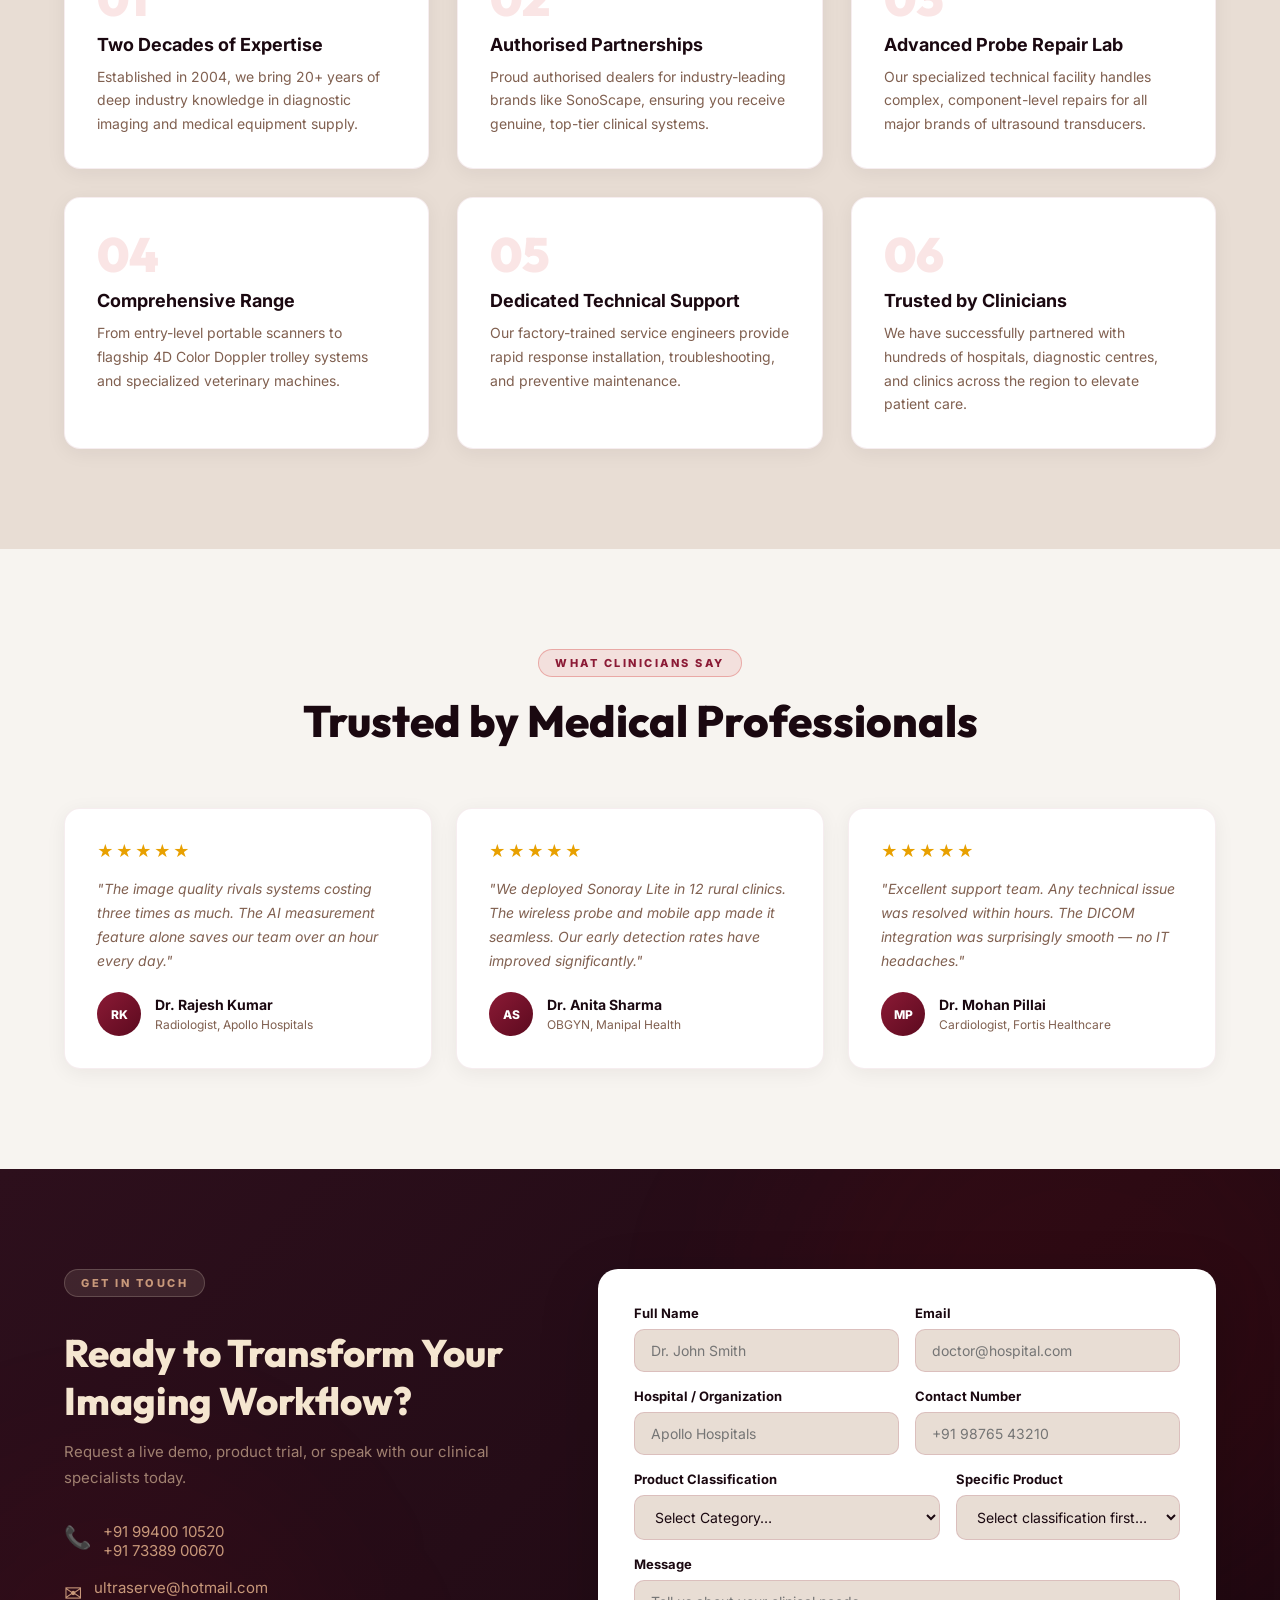
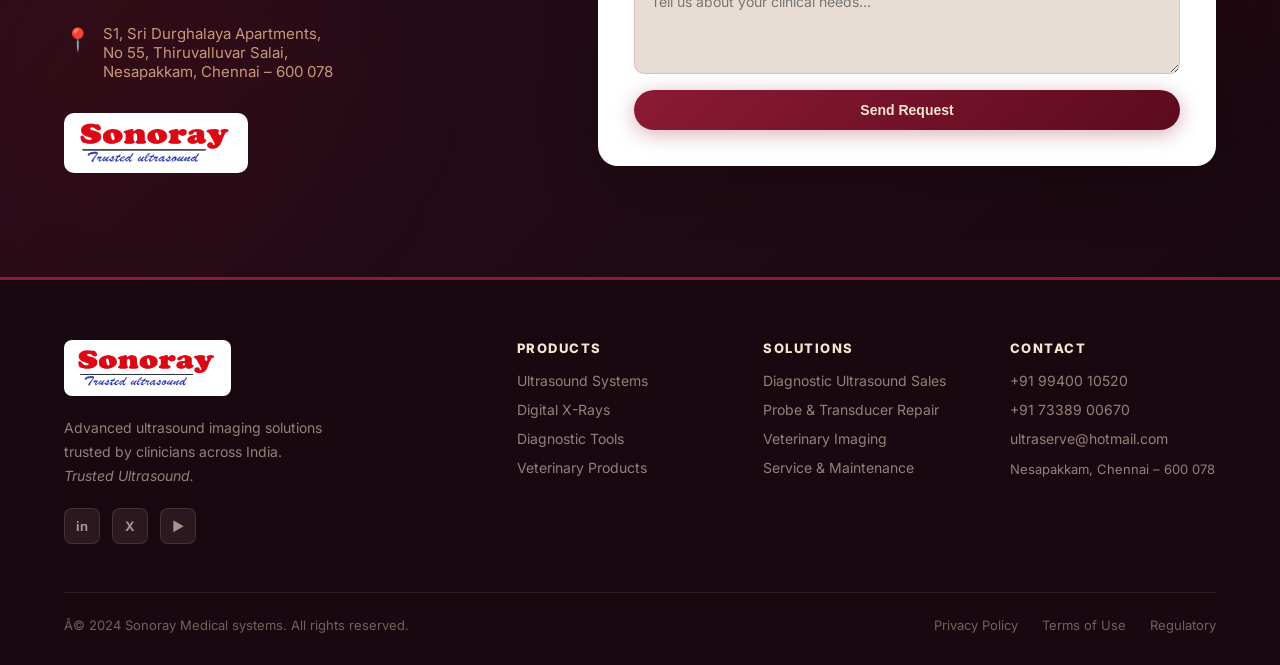
==== commit d6d4b094: "Add custom square favicon to replace generic browser globe icon" ====
--- a/index.html
+++ b/index.html
@@ -4,6 +4,7 @@
   <meta charset="UTF-8" />
   <meta name="viewport" content="width=device-width, initial-scale=1.0"/>
   <title>Sonoray Medical Systems | Advanced Diagnostic Ultrasound Solutions</title>
+  <link rel="icon" type="image/png" href="favicon.png" />
   <meta name="description" content="Sonoray Medical Systems delivers cutting-edge portable ultrasound systems and diagnostic imaging solutions trusted by clinicians across India."/>
   <link rel="preconnect" href="https://fonts.googleapis.com"/>
   <link rel="preconnect" href="https://fonts.gstatic.com" crossorigin/>
@@ -372,9 +373,9 @@
           </a>
           <p>Advanced ultrasound imaging solutions trusted by clinicians across India. <em>Trusted Ultrasound.</em></p>
           <div class="social-links">
-            <a href="https://www.instagram.com/" target="_blank" aria-label="Instagram">
-              <svg width="16" height="16" viewBox="0 0 24 24" fill="none" stroke="currentColor" stroke-width="2" stroke-linecap="round" stroke-linejoin="round"><rect x="2" y="2" width="20" height="20" rx="5" ry="5"></rect><path d="M16 11.37A4 4 0 1 1 12.63 8 4 4 0 0 1 16 11.37z"></path><line x1="17.5" y1="6.5" x2="17.51" y2="6.5"></line></svg>
-            </a>
+            <a href="#" aria-label="LinkedIn">in</a>
+            <a href="#" aria-label="Twitter">X</a>
+            <a href="#" aria-label="YouTube">&#9654;</a>
           </div>
         </div>
         <div class="footer-col">
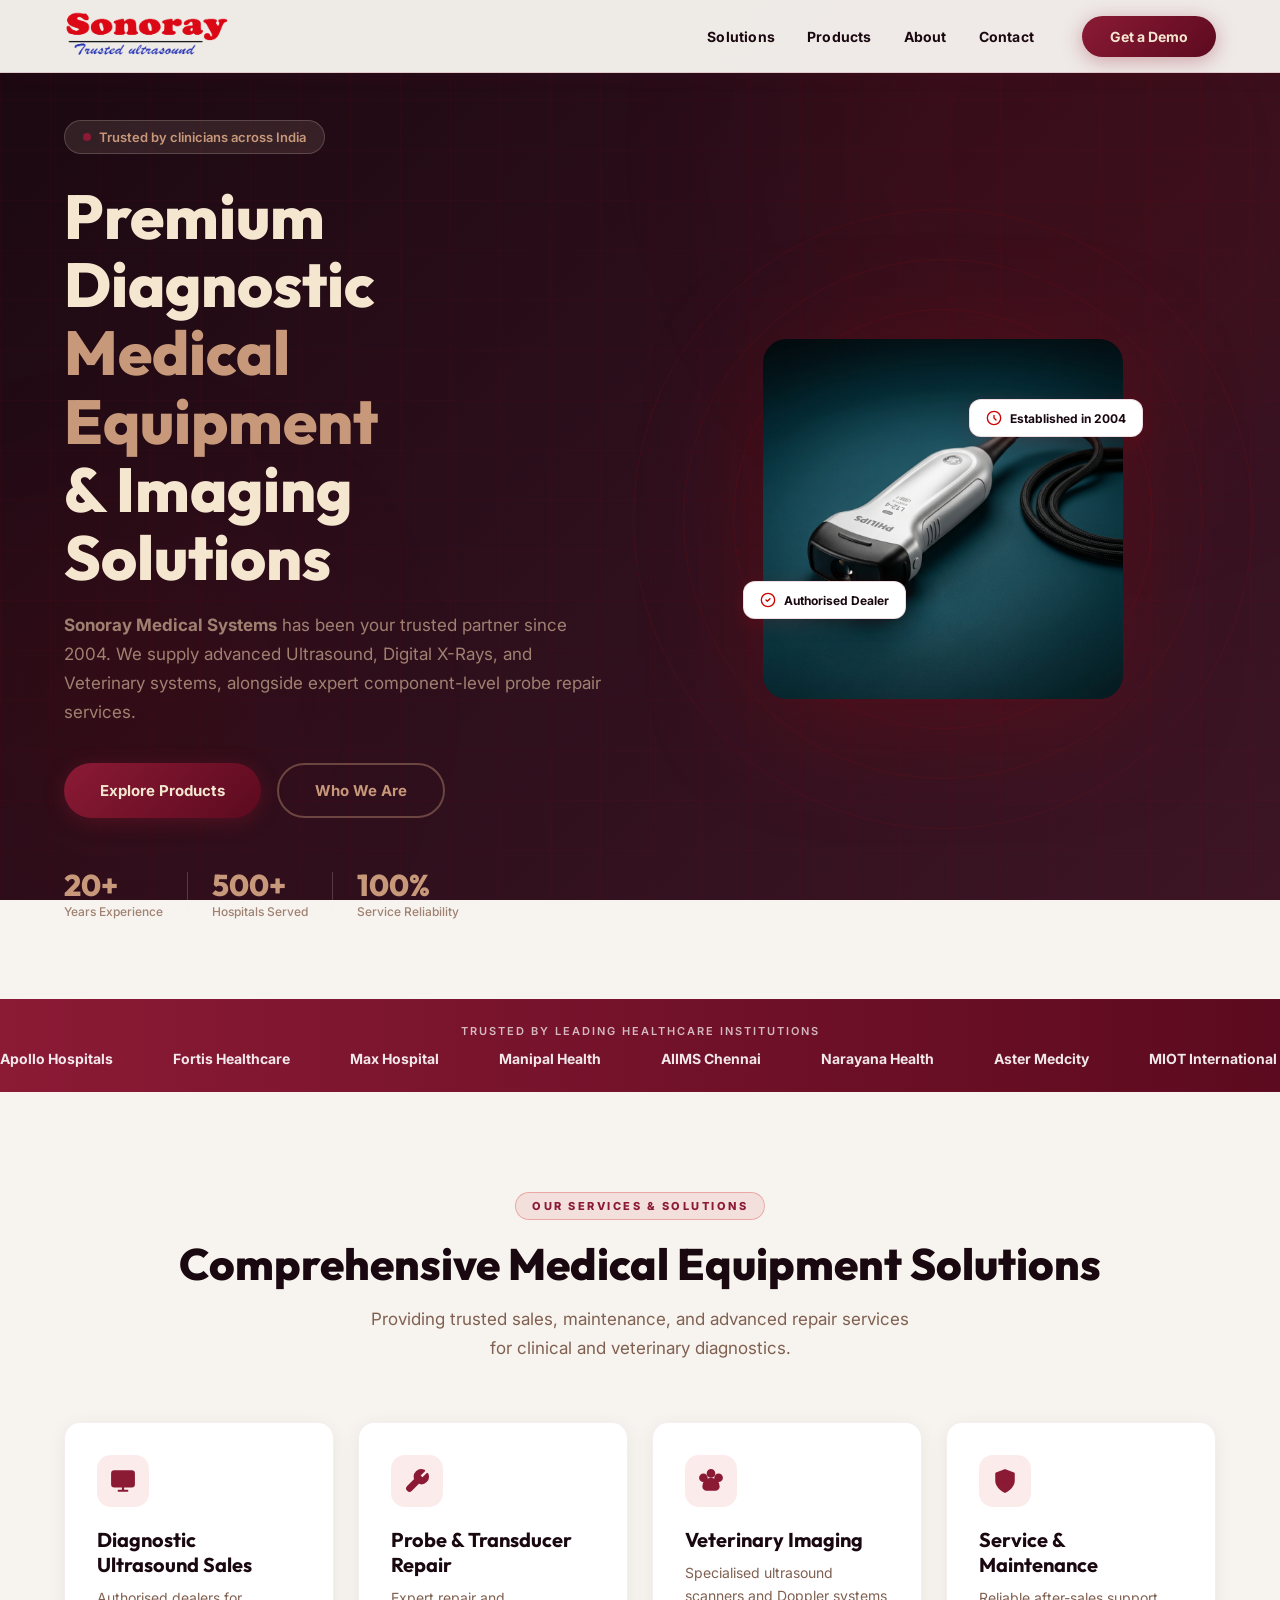
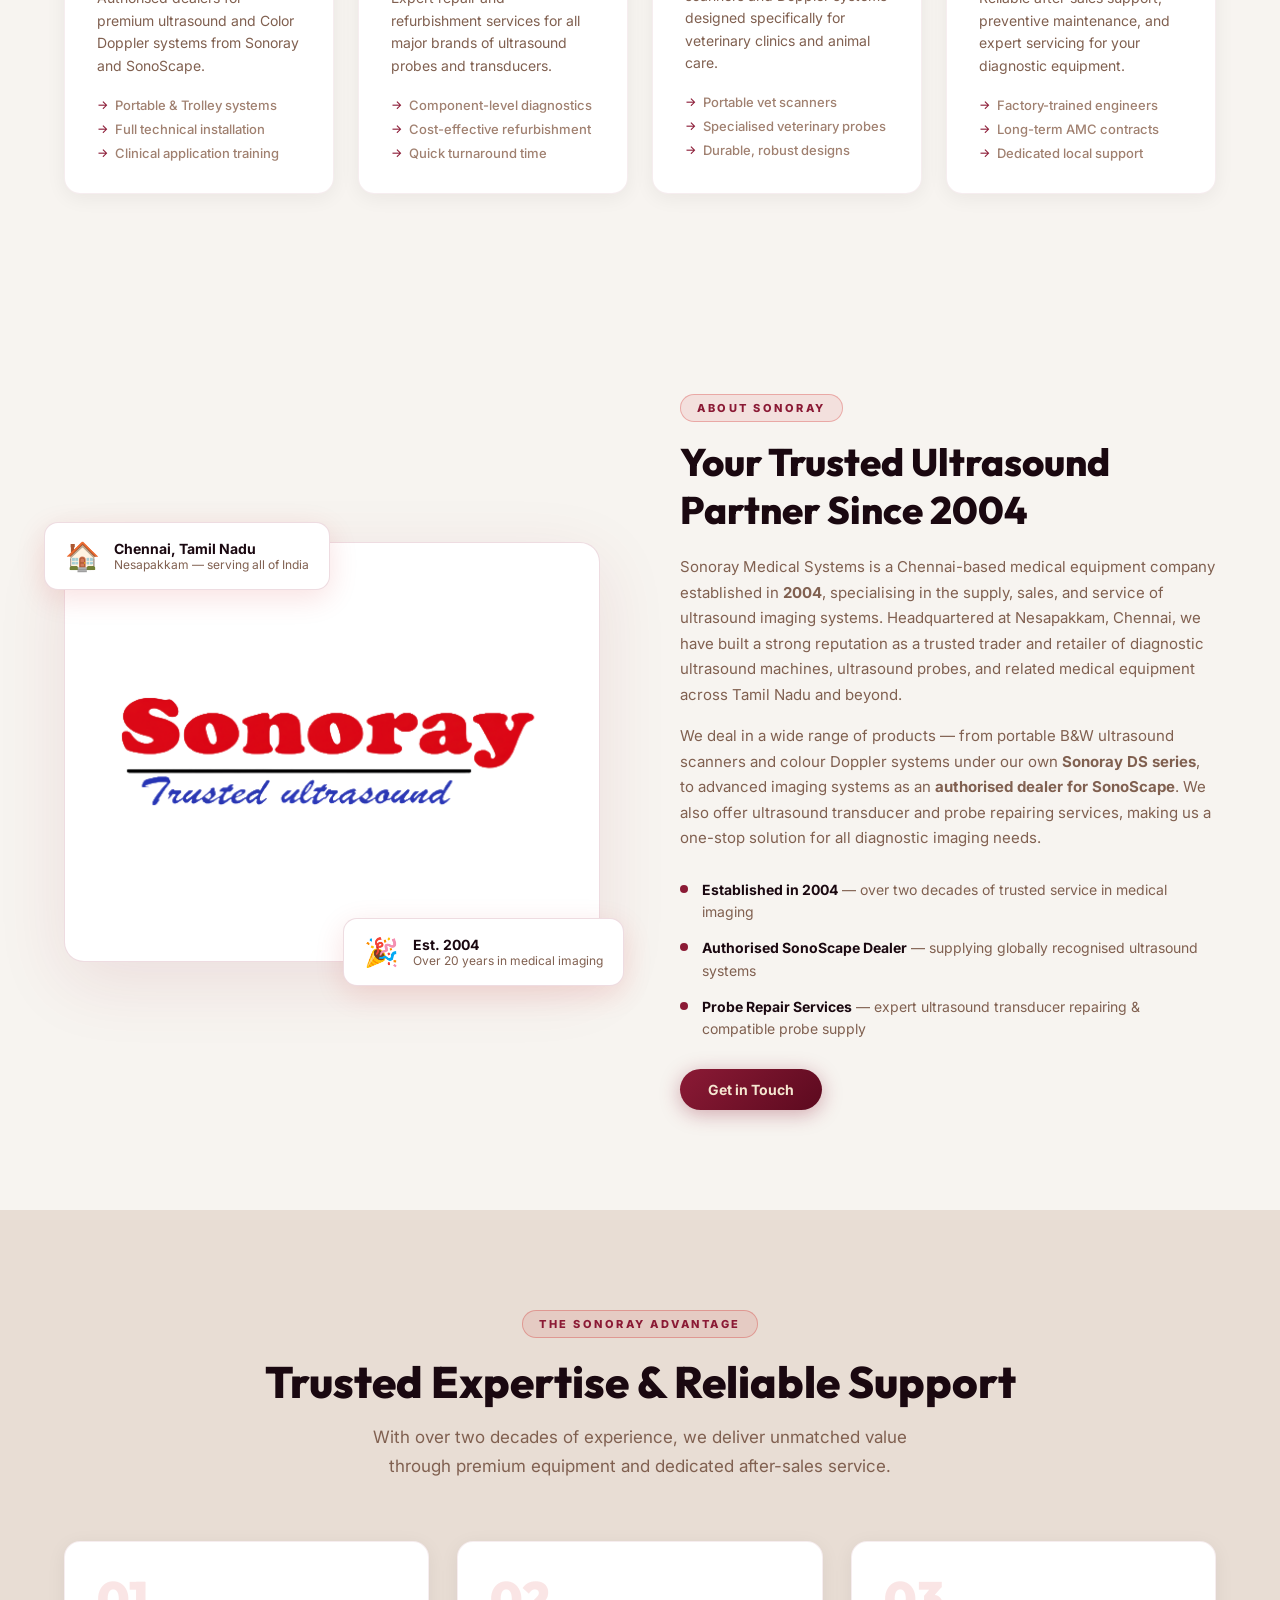
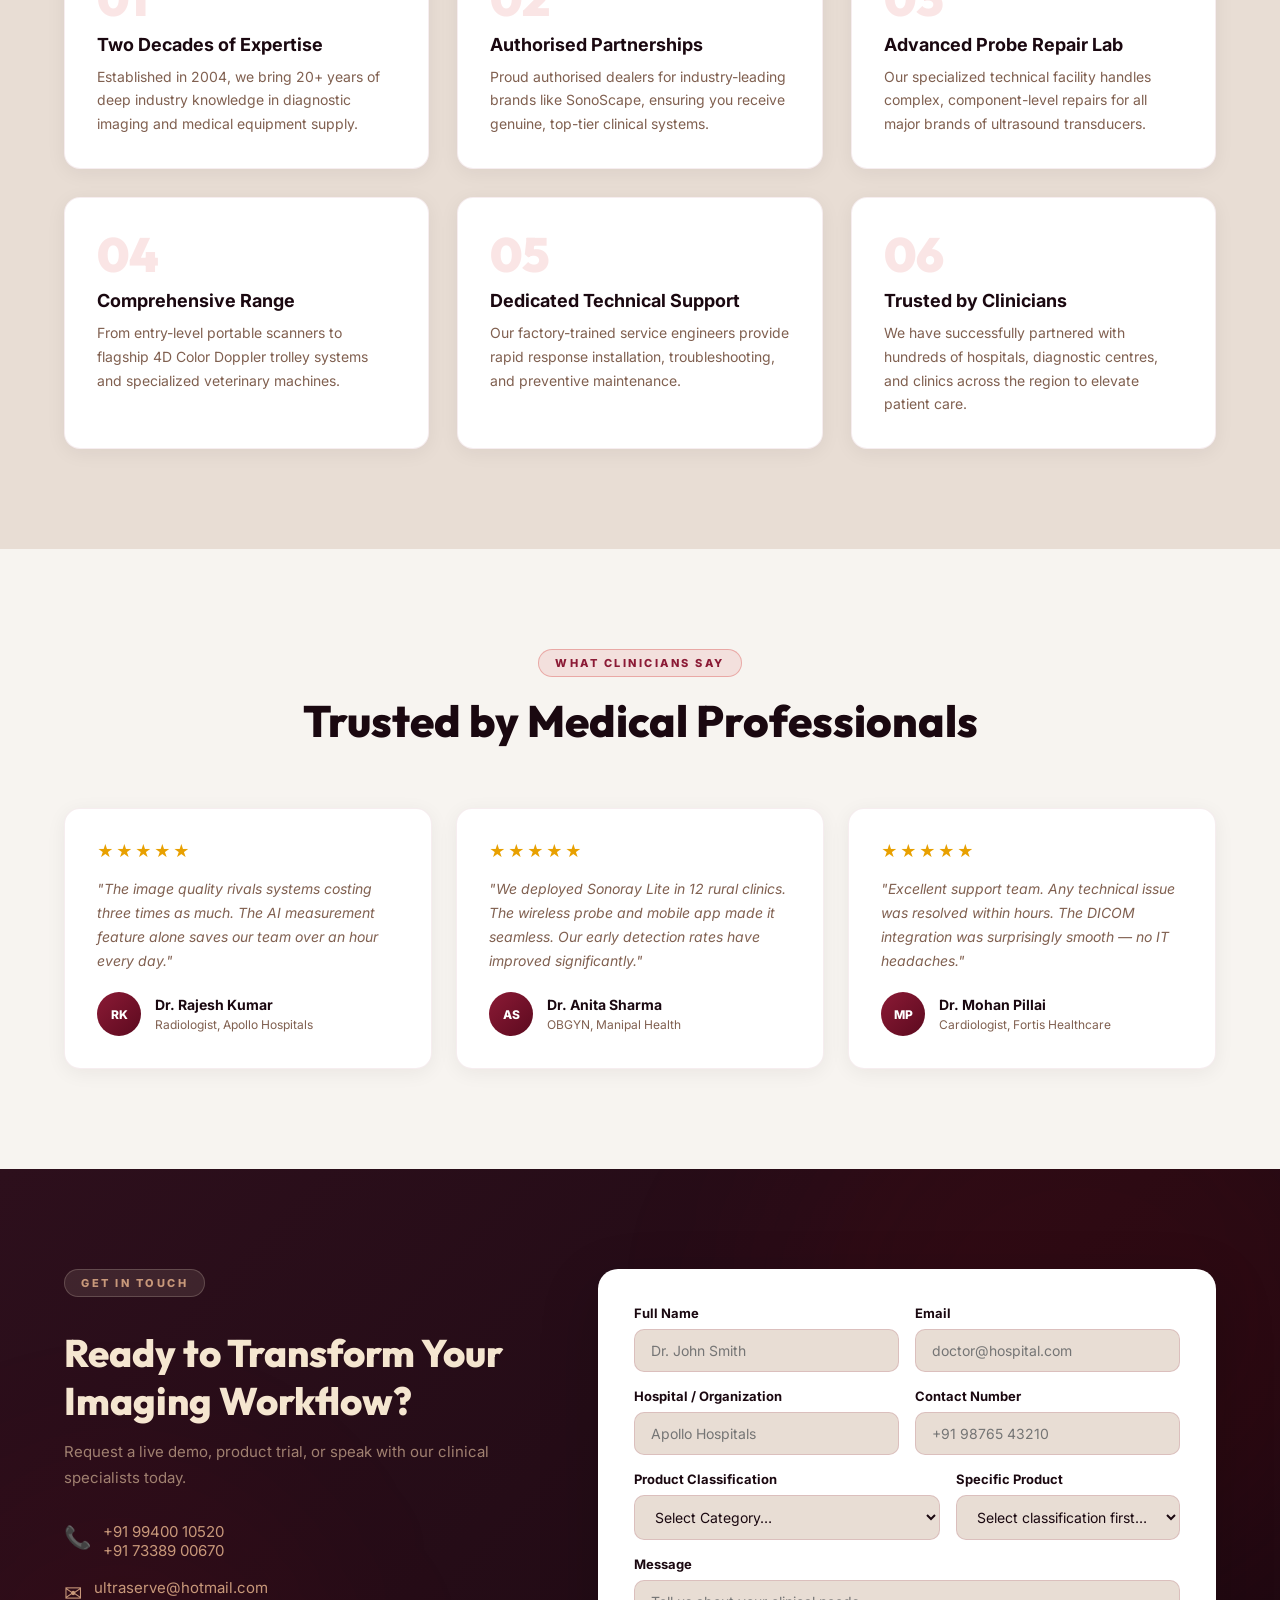
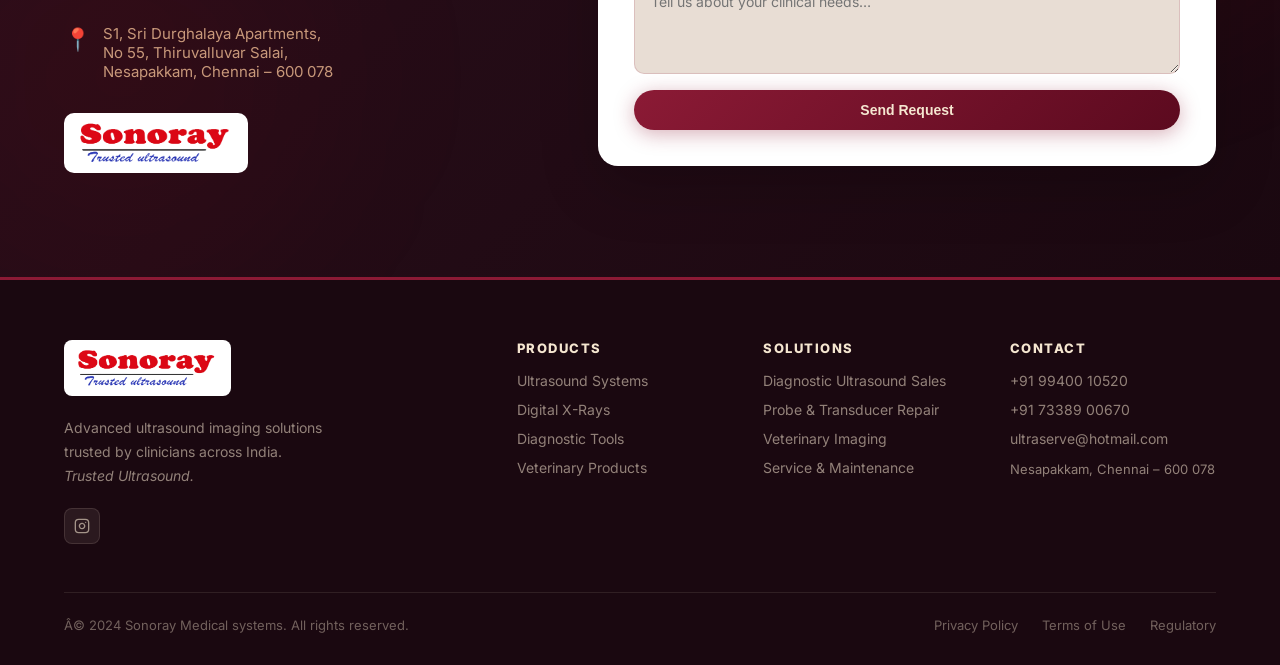
==== commit 6b8a776d: "Merge branch 'main' of https://github.com/SanthoshMsd7/Sonoray_Medical_System" ====
--- a/index.html
+++ b/index.html
@@ -373,9 +373,9 @@
           </a>
           <p>Advanced ultrasound imaging solutions trusted by clinicians across India. <em>Trusted Ultrasound.</em></p>
           <div class="social-links">
-            <a href="#" aria-label="LinkedIn">in</a>
-            <a href="#" aria-label="Twitter">X</a>
-            <a href="#" aria-label="YouTube">&#9654;</a>
+            <a href="https://www.instagram.com/sonoraymedicalsystems/" target="_blank" aria-label="Instagram">
+              <svg width="16" height="16" viewBox="0 0 24 24" fill="none" stroke="currentColor" stroke-width="2" stroke-linecap="round" stroke-linejoin="round"><rect x="2" y="2" width="20" height="20" rx="5" ry="5"></rect><path d="M16 11.37A4 4 0 1 1 12.63 8 4 4 0 0 1 16 11.37z"></path><line x1="17.5" y1="6.5" x2="17.51" y2="6.5"></line></svg>
+            </a>
           </div>
         </div>
         <div class="footer-col">
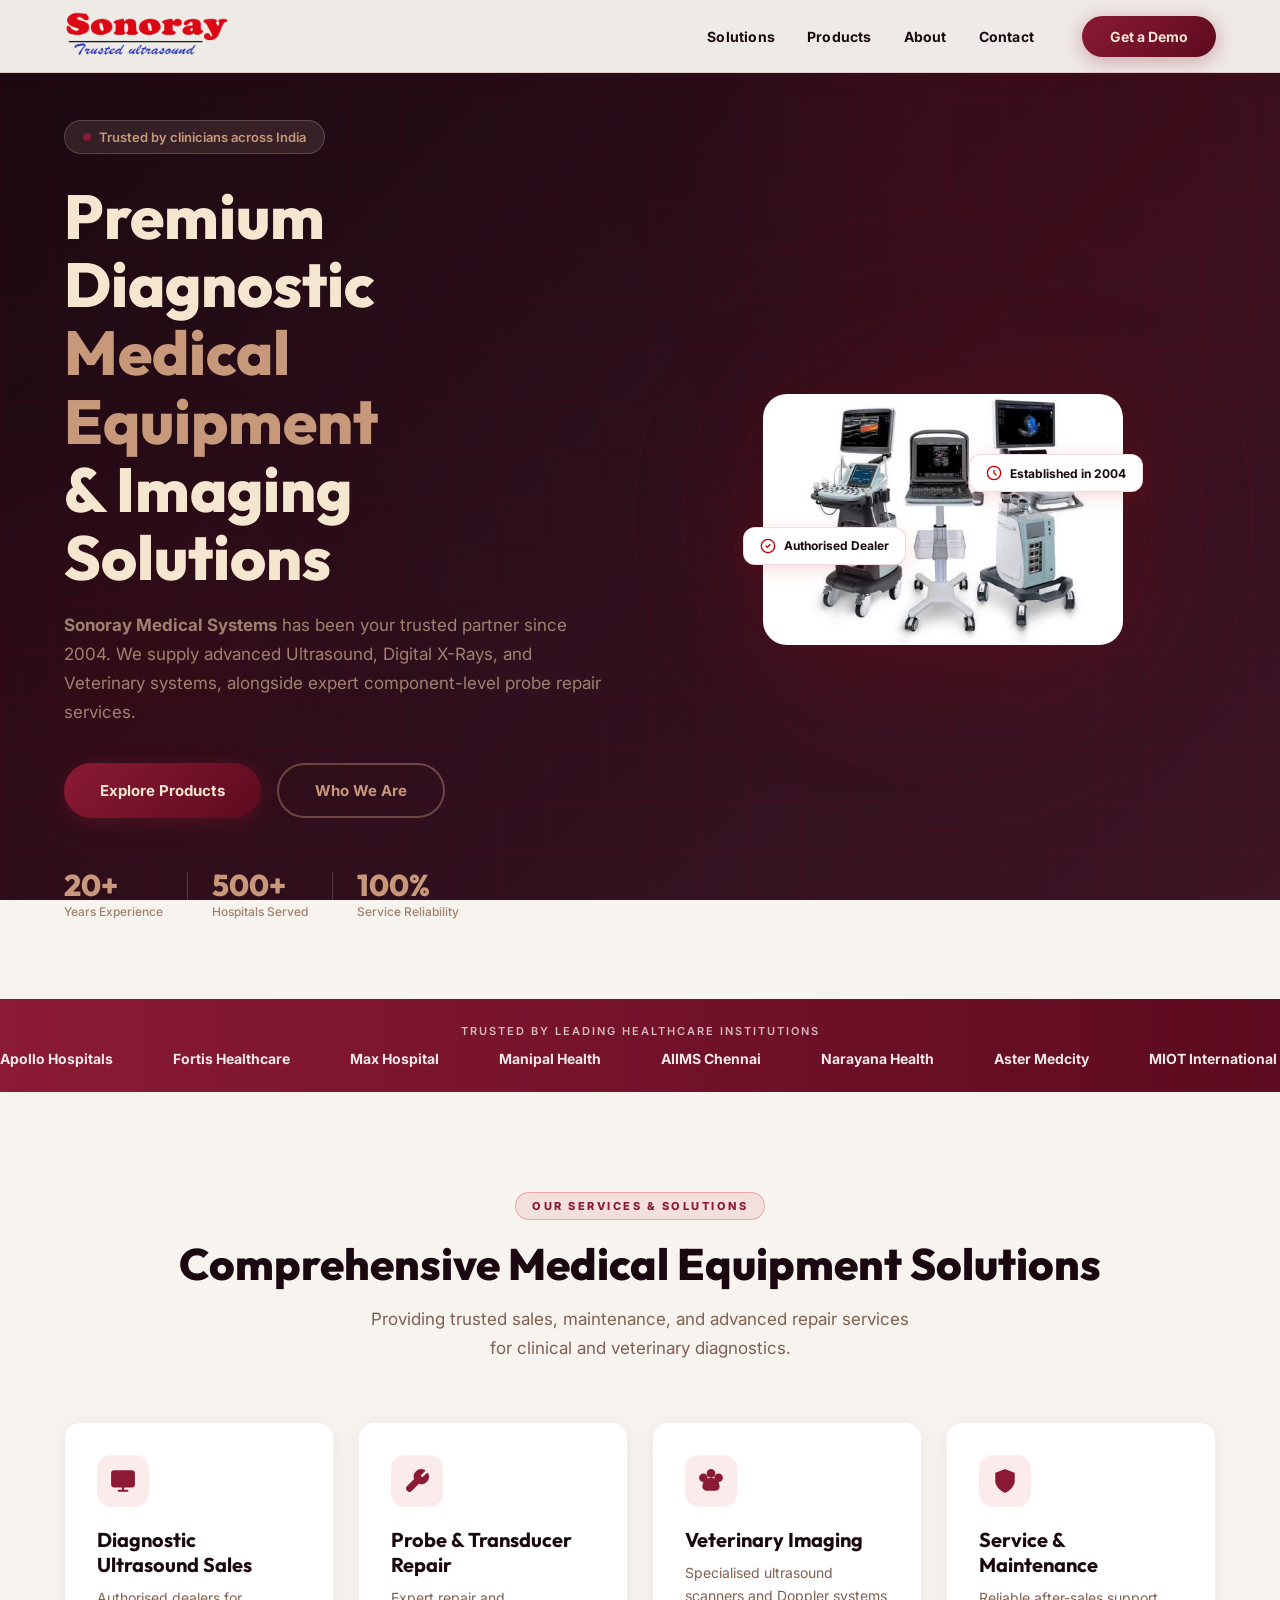
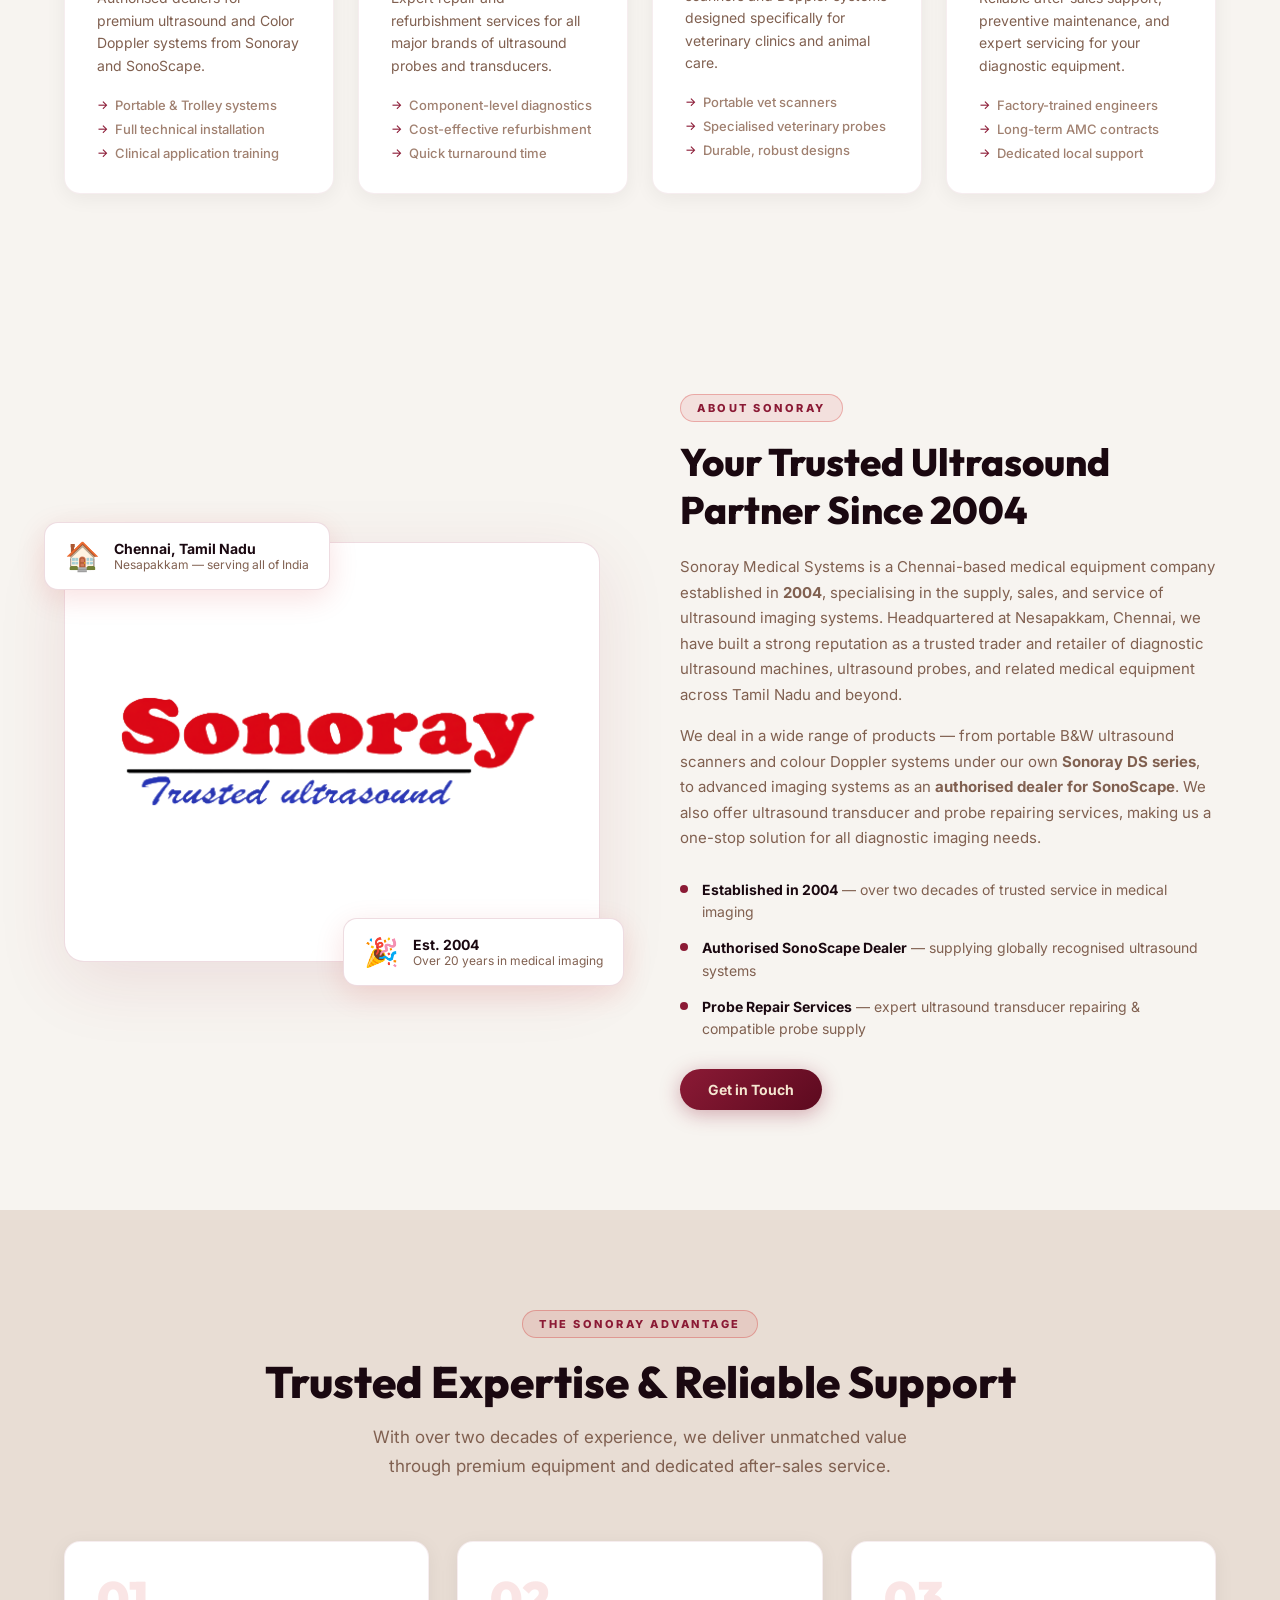
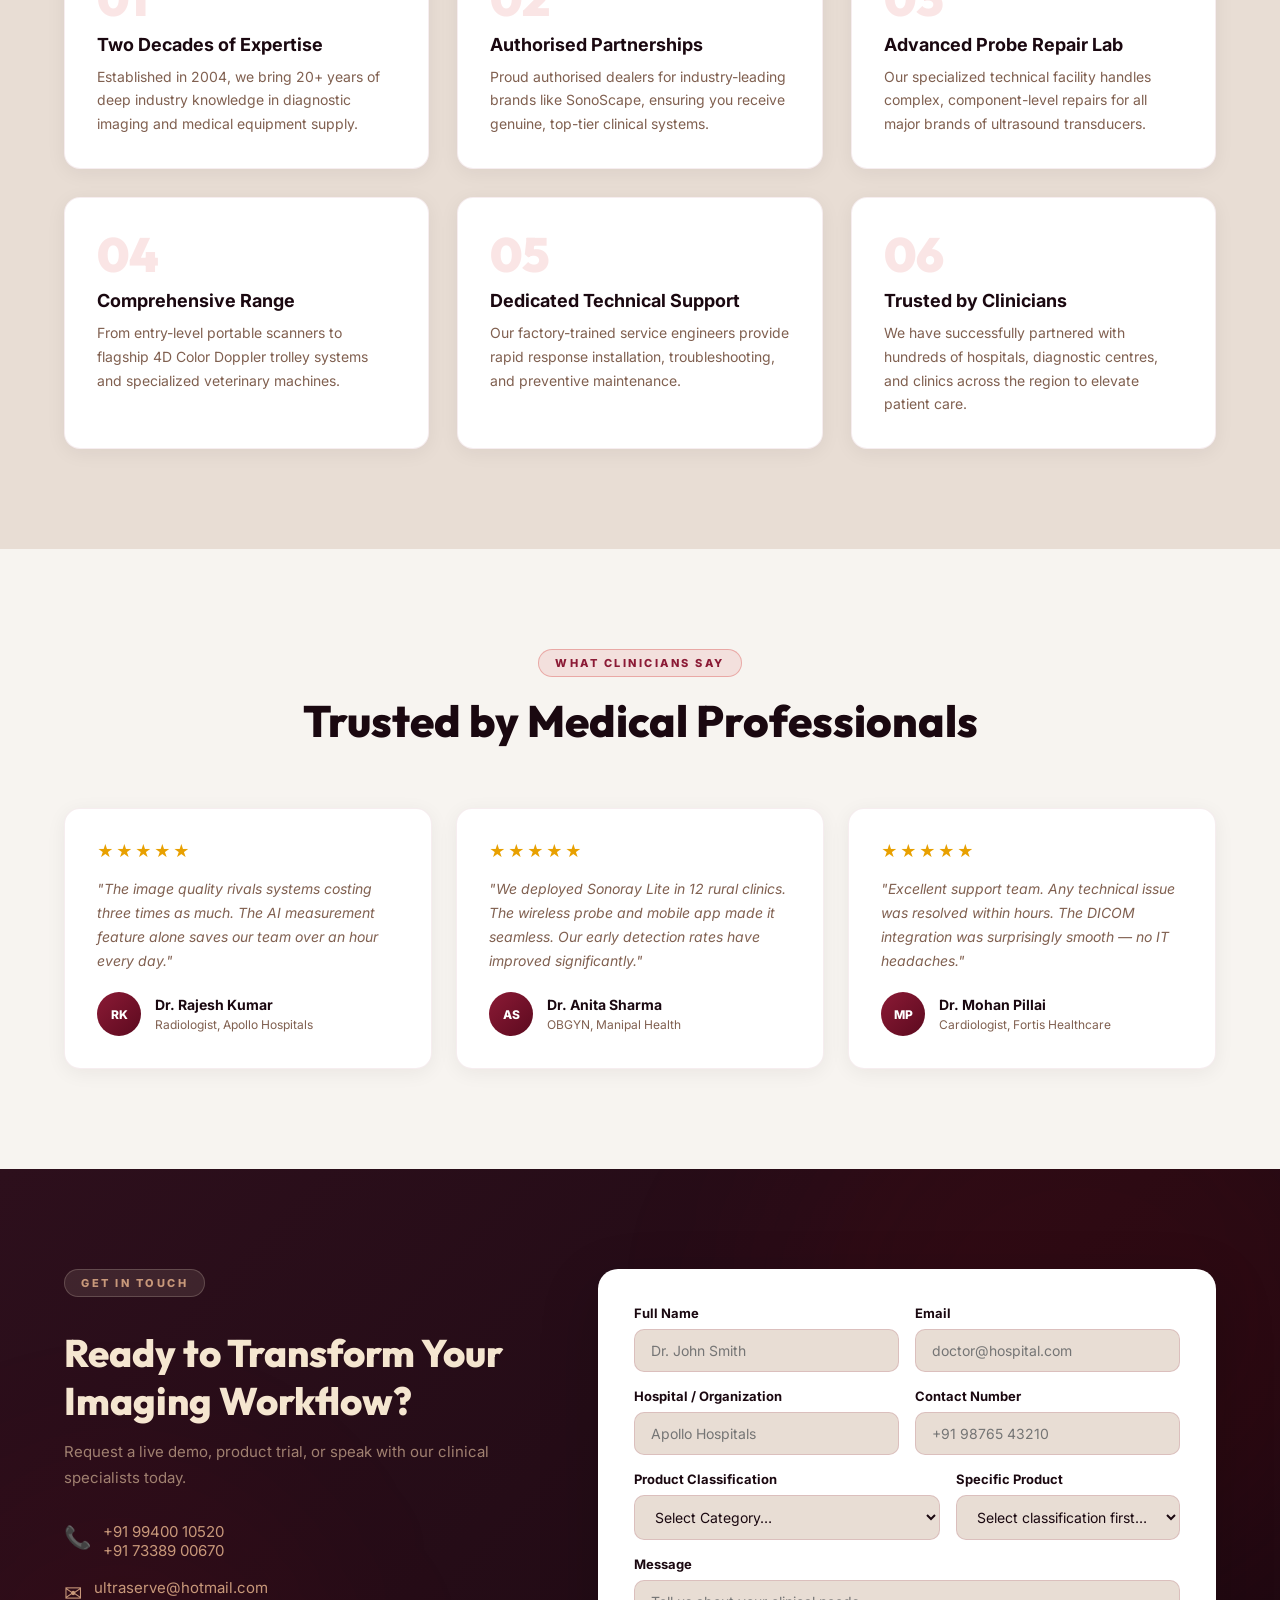
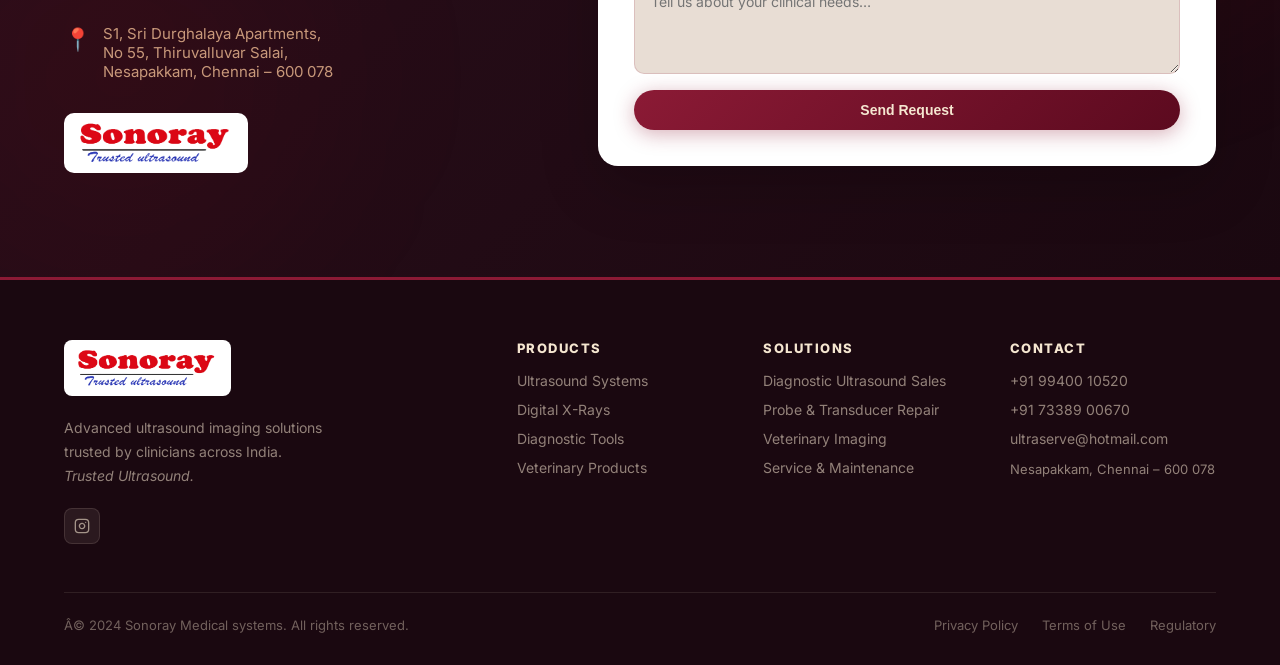
==== commit d003c715: "Update hero section image on home page with new ultrasound machines image" ====
--- a/index.html
+++ b/index.html
@@ -73,7 +73,7 @@
     </div>
     <div class="hero-visual">
       <div class="hero-img-wrap">
-        <img src="hero-probe.png" alt="Sonoray Medical Systems Equipment" class="hero-img" id="heroImg"/>
+        <img src="hero-ultrasound.jpg" alt="Sonoray Medical Systems Equipment" class="hero-img" id="heroImg"/>
         <div class="hero-img-ring ring-1"></div>
         <div class="hero-img-ring ring-2"></div>
         <div class="hero-img-ring ring-3"></div>
--- a/style.css
+++ b/style.css
@@ -41,7 +41,10 @@
 .nav-links a:hover { color: var(--red); }
 .nav-cta { margin-left: 16px; }
 .hamburger { display: none; flex-direction: column; gap: 5px; background: none; border: none; cursor: pointer; padding: 4px; }
-.hamburger span { width: 24px; height: 2px; background: var(--red); border-radius: 2px; }
+.hamburger span { width: 24px; height: 2px; background: var(--red); border-radius: 2px; transition: all 0.3s ease; }
+.hamburger.active span:nth-child(1) { transform: translateY(7px) rotate(45deg); }
+.hamburger.active span:nth-child(2) { opacity: 0; }
+.hamburger.active span:nth-child(3) { transform: translateY(-7px) rotate(-45deg); }
 .mobile-menu { display: none; flex-direction: column; gap: 16px; padding: 20px 24px; border-top: 1px solid var(--border); background: var(--bg); }
 .mobile-menu a { color: var(--text); text-decoration: none; font-size: 15px; font-weight: 600; transition: color 0.2s; }
 .mobile-menu a:hover { color: var(--red); }
@@ -337,13 +340,13 @@
   .cta-grid { grid-template-columns: 1fr; gap: 48px; }
   .footer-grid { grid-template-columns: 1fr 1fr; }
 }
-@media (max-width: 768px) {
-  #hero { flex-direction: column; text-align: center; padding: 100px 24px 60px; }
+@media (max-width: 992px) {
+  #hero { flex-direction: column; text-align: center; padding: 120px 24px 60px; }
   .hero-actions { justify-content: center; }
   .hero-stats { justify-content: center; }
   .hero-visual { min-height: 300px; }
-  .hero-img { width: 260px; }
-  .ring-2, .ring-3 { display: none; }
+  .hero-img { width: 280px; }
+  .hero-img-ring { display: none; }
   .badge-ai, .badge-fda { display: none; }
   .nav-links, .nav-cta { display: none; }
   .hamburger { display: flex; margin-left: auto; }
@@ -504,6 +507,64 @@
   border-color: var(--border2) !important;
 }
 
+/* ── PRODUCTS PAGE HEADER & WELCOME ── */
+.page-header {
+  padding: 140px 24px 60px;
+  background: linear-gradient(135deg, var(--red-dark), var(--red));
+  color: #f5e6d0;
+  text-align: center;
+}
+.page-header h1 {
+  font-family: 'Outfit', sans-serif;
+  font-size: 48px;
+  font-weight: 800;
+  margin-bottom: 16px;
+}
+.page-header p {
+  color: #f7f4f0;
+  font-size: 18px;
+  max-width: 600px;
+  margin: 0 auto;
+  opacity: 0.9;
+}
+.portal-section {
+  padding: 60px 0;
+  background: var(--bg);
+}
+.welcome-pane {
+  display: block;
+  text-align: center;
+  padding: 60px 24px;
+  border: 2px dashed var(--border);
+  border-radius: var(--radius);
+  background: #fff;
+  box-shadow: var(--shadow2);
+}
+.welcome-pane .welcome-icon {
+  font-size: 54px;
+  margin-bottom: 20px;
+  animation: float 4s ease-in-out infinite;
+}
+.welcome-pane h2 {
+  font-family: 'Outfit', sans-serif;
+  font-size: 26px;
+  color: var(--text);
+  margin-bottom: 12px;
+}
+.welcome-pane p {
+  color: var(--text2);
+  font-size: 15px;
+  max-width: 480px;
+  margin: 0 auto 24px;
+  line-height: 1.6;
+}
+.welcome-pane .prod-highlight {
+  display: inline-block;
+  margin: 0 auto;
+  padding: 8px 16px;
+  border-left: 3px solid var(--red);
+}
+
 /* ── PRODUCTS PORTAL ── */
 .portal-layout {
   display: grid;
@@ -518,21 +579,36 @@
   background: #fff;
   border: 1px solid var(--border);
   border-radius: 12px;
-  padding: 24px;
+  padding: 16px 20px;
   box-shadow: 0 4px 20px rgba(139,26,53,0.05);
-}
-
-.sidebar-category { margin-bottom: 24px; }
+  max-height: calc(100vh - 130px);
+  overflow-y: auto;
+}
+
+.portal-sidebar::-webkit-scrollbar {
+  width: 4px;
+}
+.portal-sidebar::-webkit-scrollbar-track {
+  background: transparent;
+}
+.portal-sidebar::-webkit-scrollbar-thumb {
+  background: var(--border2);
+  border-radius: 2px;
+}
+
+.sidebar-category { margin-bottom: 16px; }
 .sidebar-category:last-child { margin-bottom: 0; }
 .sidebar-category h3 {
-  font-size: 16px; color: var(--text); margin-bottom: 12px;
-  padding-bottom: 8px; border-bottom: 1px solid var(--border);
+  font-size: 13px; color: var(--text); margin-bottom: 6px;
+  padding-bottom: 4px; border-bottom: 1px solid var(--border);
+  text-transform: uppercase;
+  letter-spacing: 0.5px;
 }
 .sidebar-category ul { list-style: none; }
-.sidebar-category li { margin-bottom: 8px; }
+.sidebar-category li { margin-bottom: 3px; }
 .portal-link {
-  text-decoration: none; color: var(--text2); font-size: 14px; font-weight: 500;
-  display: block; padding: 8px 12px; border-radius: 6px; transition: all 0.2s;
+  text-decoration: none; color: var(--text2); font-size: 13px; font-weight: 500;
+  display: block; padding: 5px 10px; border-radius: 6px; transition: all 0.2s;
 }
 .portal-link:hover { background: var(--surface2); color: var(--red); }
 .portal-link.active-filter {
@@ -554,6 +630,59 @@
 }
 
 @media (max-width: 900px) {
-  .portal-layout { grid-template-columns: 1fr; }
-  .portal-sidebar { position: relative; top: 0; }
-}
+  .portal-layout { grid-template-columns: 1fr; gap: 24px; }
+  .portal-sidebar {
+    position: relative;
+    top: 0;
+    padding: 20px;
+    display: flex;
+    flex-direction: column;
+    gap: 16px;
+    max-height: none;
+    overflow-y: visible;
+  }
+  .sidebar-category { margin-bottom: 0; }
+  .sidebar-category h3 {
+    font-size: 14px;
+    margin-bottom: 8px;
+    padding-bottom: 4px;
+  }
+  .sidebar-category ul {
+    display: flex;
+    flex-wrap: wrap;
+    gap: 8px;
+  }
+  .sidebar-category li { margin-bottom: 0; }
+  .portal-link {
+    padding: 6px 12px;
+    font-size: 13px;
+    border: 1px solid var(--border);
+    background: var(--surface2);
+  }
+  
+  .prod-detail-card,
+  .prod-detail-card.reverse { grid-template-columns: 1fr; padding: 24px; }
+  .prod-detail-card.reverse .prod-detail-img-wrap,
+  .prod-detail-card.reverse .prod-detail-content { order: unset; }
+  .prod-detail-img { height: 220px; }
+  .prod-features { grid-template-columns: 1fr; }
+}
+
+@media (max-width: 576px) {
+  .container { padding: 0 16px; }
+  .section { padding: 60px 0; }
+  #hero { padding: 120px 16px 40px; }
+  .hero-title { font-size: clamp(30px, 8vw, 38px); }
+  .hero-desc { font-size: 15px; margin-bottom: 24px; }
+  .hero-stats { gap: 16px; }
+  .stat-num { font-size: 24px; }
+  .solution-card, .tech-feature, .testimonial-card, .contact-form { padding: 20px; }
+  .form-row { gap: 0; }
+  .footer-bottom { padding-top: 16px; }
+  
+  .page-header { padding: 100px 16px 40px; }
+  .page-header h1 { font-size: 32px; }
+  .page-header p { font-size: 15px; }
+  .portal-section { padding: 40px 0; }
+  .welcome-pane { padding: 40px 16px; }
+}
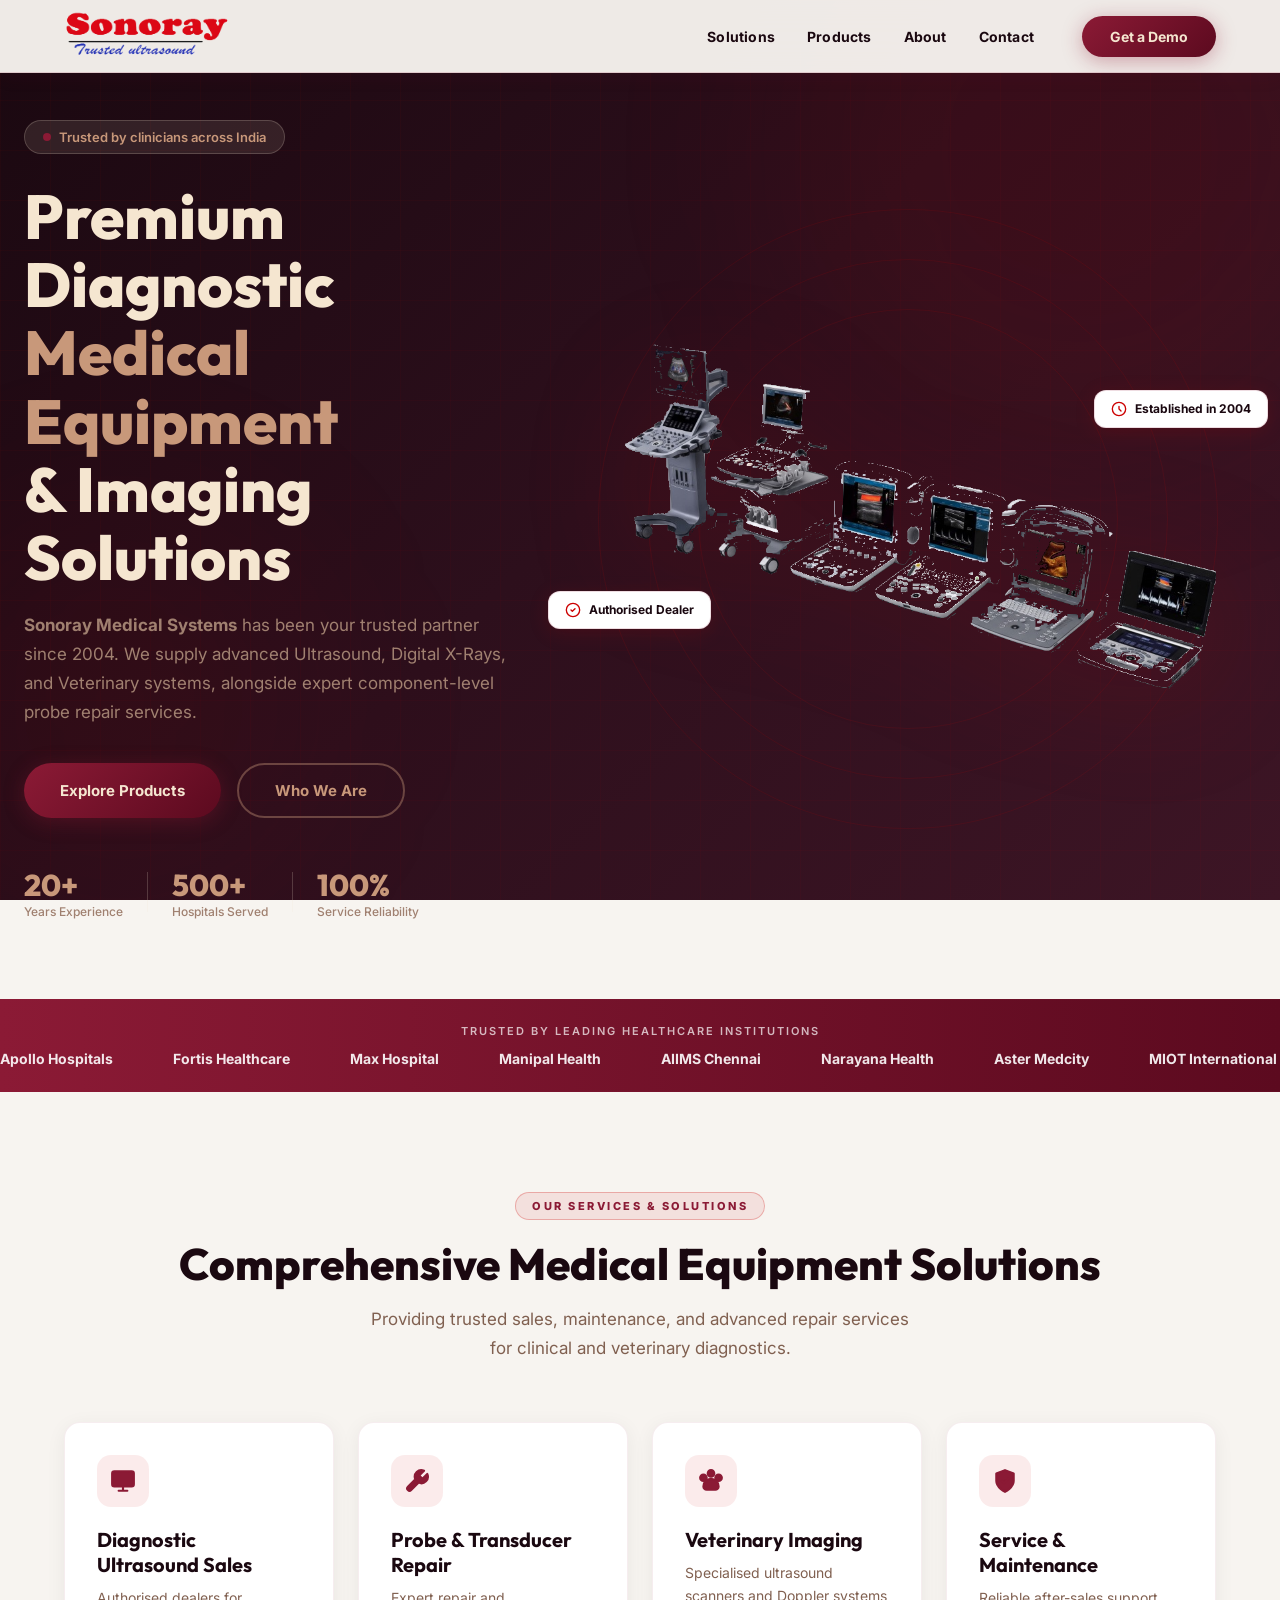
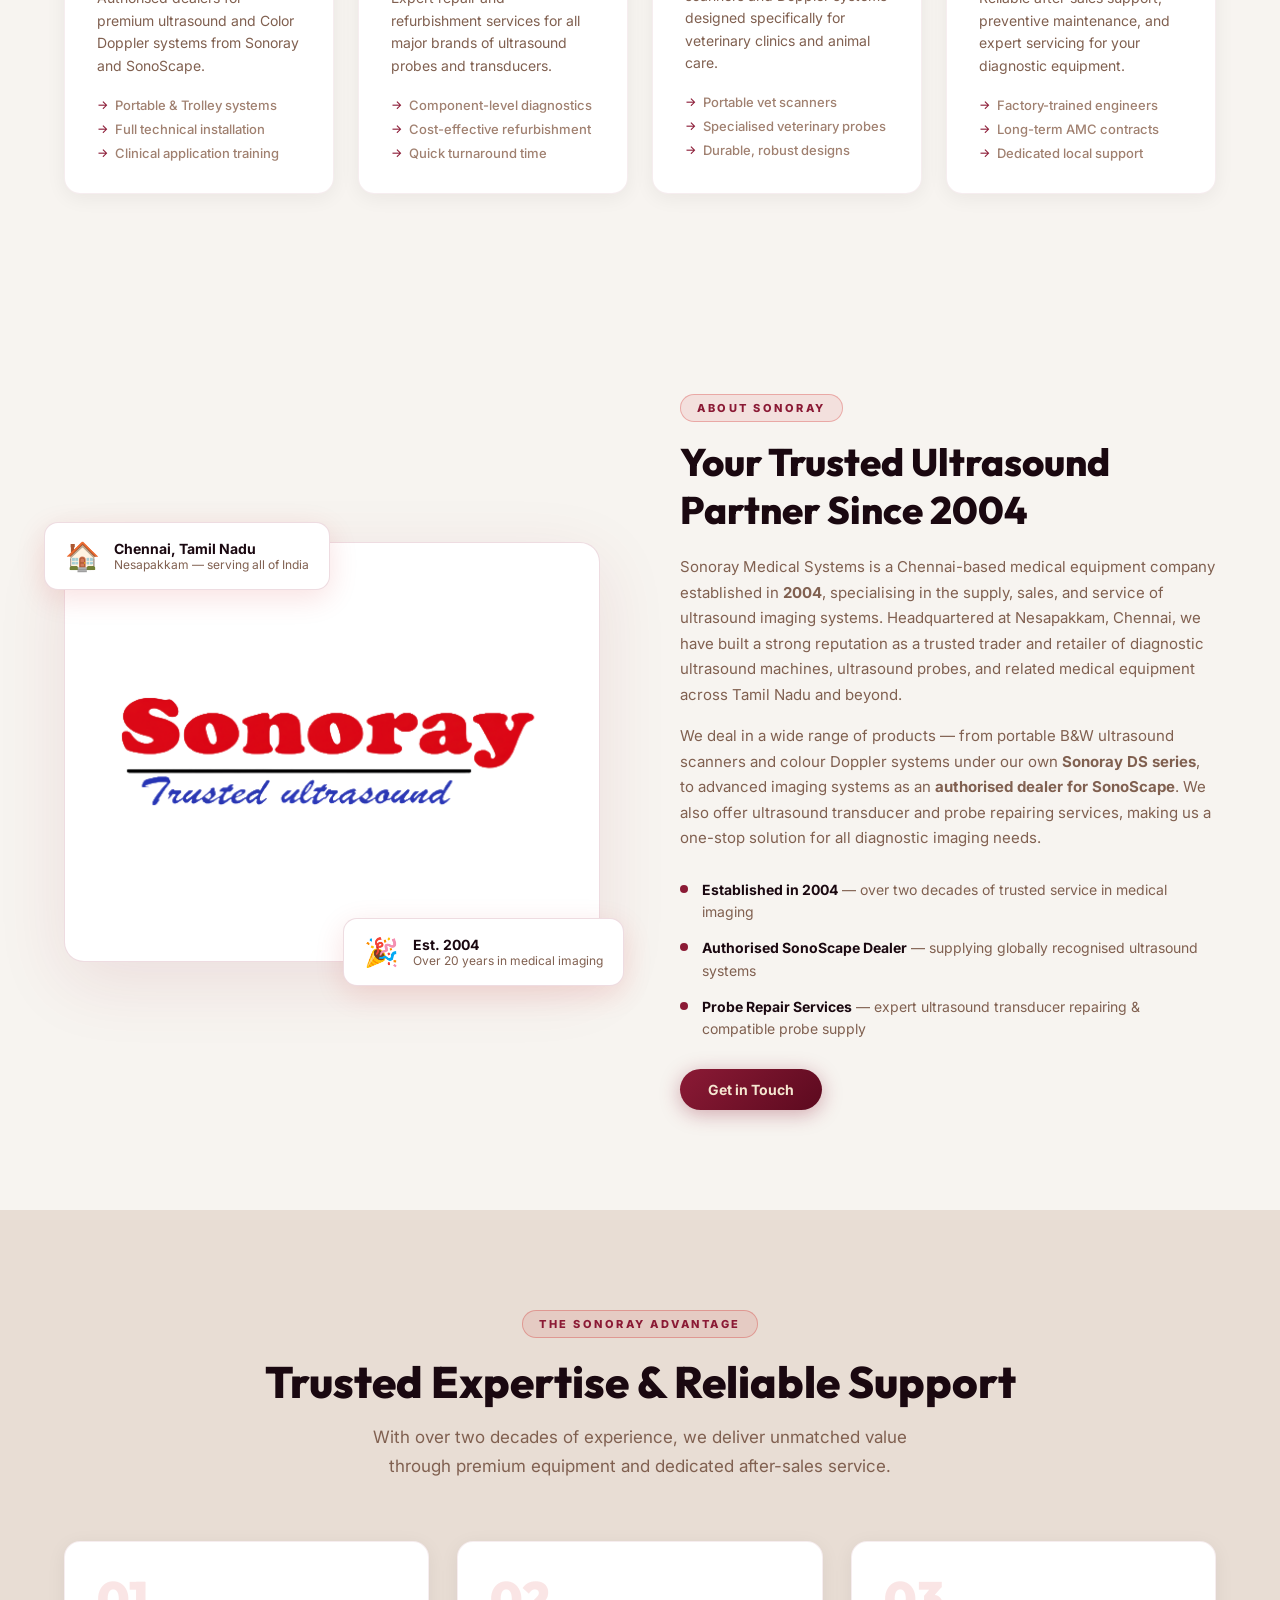
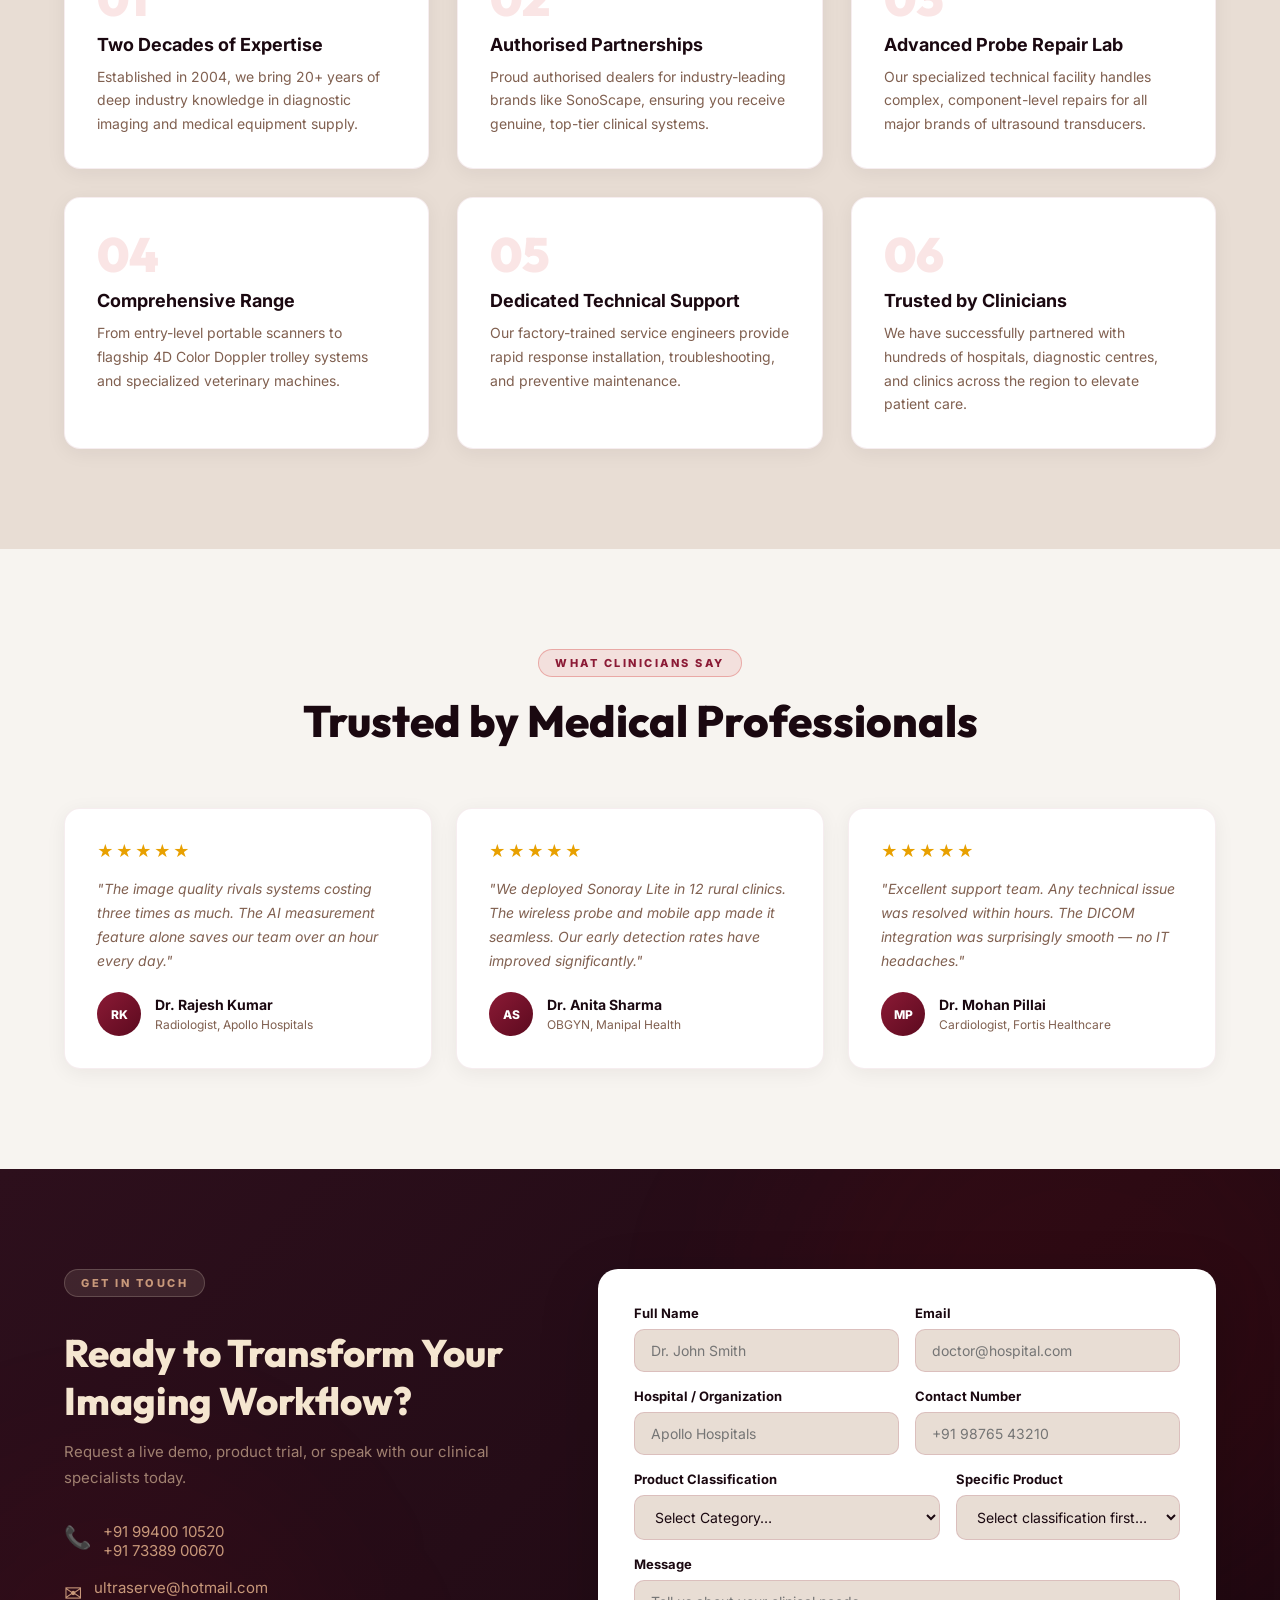
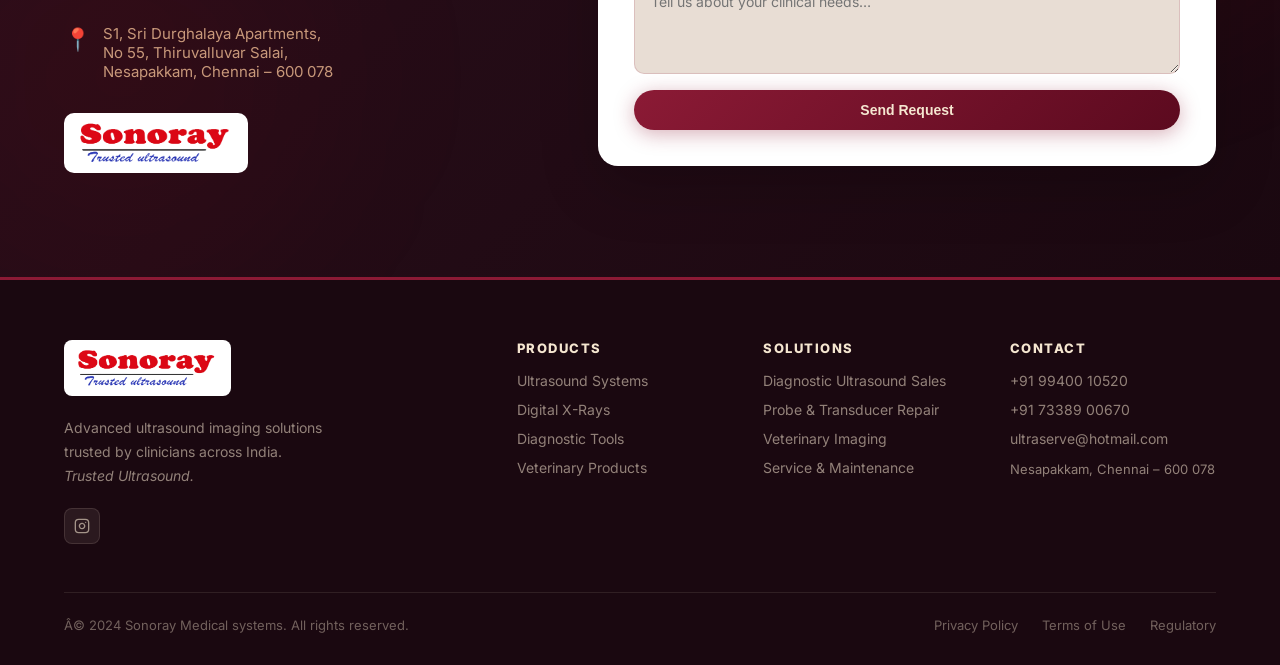
==== commit 73bedb51: "Update hero image to transparent PNG format to overlay beautifully on the gradient background" ====
--- a/index.html
+++ b/index.html
@@ -73,7 +73,7 @@
     </div>
     <div class="hero-visual">
       <div class="hero-img-wrap">
-        <img src="hero-ultrasound.jpg" alt="Sonoray Medical Systems Equipment" class="hero-img" id="heroImg"/>
+        <img src="hero-ultrasound.png" alt="Sonoray Medical Systems Equipment" class="hero-img" id="heroImg"/>
         <div class="hero-img-ring ring-1"></div>
         <div class="hero-img-ring ring-2"></div>
         <div class="hero-img-ring ring-3"></div>
--- a/style.css
+++ b/style.css
@@ -73,7 +73,7 @@
 /* ── HERO ── */
 #hero {
   position: relative; min-height: 100vh; display: flex; align-items: center;
-  padding: 120px 24px 80px; max-width: 1200px; margin: 0 auto; gap: 60px;
+  padding: 120px 24px 80px; max-width: 1320px; margin: 0 auto; gap: 40px;
 }
 .hero-bg { position: fixed; inset: 0; z-index: -1; pointer-events: none; overflow: hidden; background: linear-gradient(135deg, #1a0810 0%, #2d0f1c 50%, #3d1525 100%); }
 .hero-grid {
@@ -86,7 +86,7 @@
 .glow-1 { width: 600px; height: 600px; background: rgba(204,0,0,0.07); top: -150px; right: -100px; }
 .glow-2 { width: 400px; height: 400px; background: rgba(204,0,0,0.05); bottom: 0; left: -80px; }
 
-.hero-content { flex: 1; max-width: 580px; }
+.hero-content { flex: 1; max-width: 520px; }
 .hero-badge {
   display: inline-flex; align-items: center; gap: 8px;
   background: rgba(245,230,208,0.1); border: 1px solid rgba(245,230,208,0.2);
@@ -106,9 +106,9 @@
 .stat-label { font-size: 12px; color: #a08070; font-weight: 500; }
 .stat-divider { width: 1px; height: 40px; background: rgba(245,230,208,0.2); }
 
-.hero-visual { flex: 1; display: flex; justify-content: center; align-items: center; position: relative; min-height: 500px; }
+.hero-visual { flex: 1.4; display: flex; justify-content: center; align-items: center; position: relative; min-height: 500px; }
 .hero-img-wrap { position: relative; display: flex; justify-content: center; align-items: center; }
-.hero-img { width: 360px; max-width: 100%; border-radius: 24px; position: relative; z-index: 2; filter: drop-shadow(0 20px 60px rgba(204,0,0,0.2)); animation: float 4s ease-in-out infinite; }
+.hero-img { width: 680px; max-width: 100%; border-radius: 24px; position: relative; z-index: 2; filter: drop-shadow(0 20px 60px rgba(204,0,0,0.2)); animation: float 4s ease-in-out infinite; }
 @keyframes float { 0%,100%{transform:translateY(0)} 50%{transform:translateY(-16px)} }
 
 .hero-img-ring { position: absolute; border-radius: 50%; border: 1.5px solid rgba(204,0,0,0.12); animation: ripple 4s ease-out infinite; }
@@ -345,7 +345,7 @@
   .hero-actions { justify-content: center; }
   .hero-stats { justify-content: center; }
   .hero-visual { min-height: 300px; }
-  .hero-img { width: 280px; }
+  .hero-img { width: 440px; }
   .hero-img-ring { display: none; }
   .badge-ai, .badge-fda { display: none; }
   .nav-links, .nav-cta { display: none; }
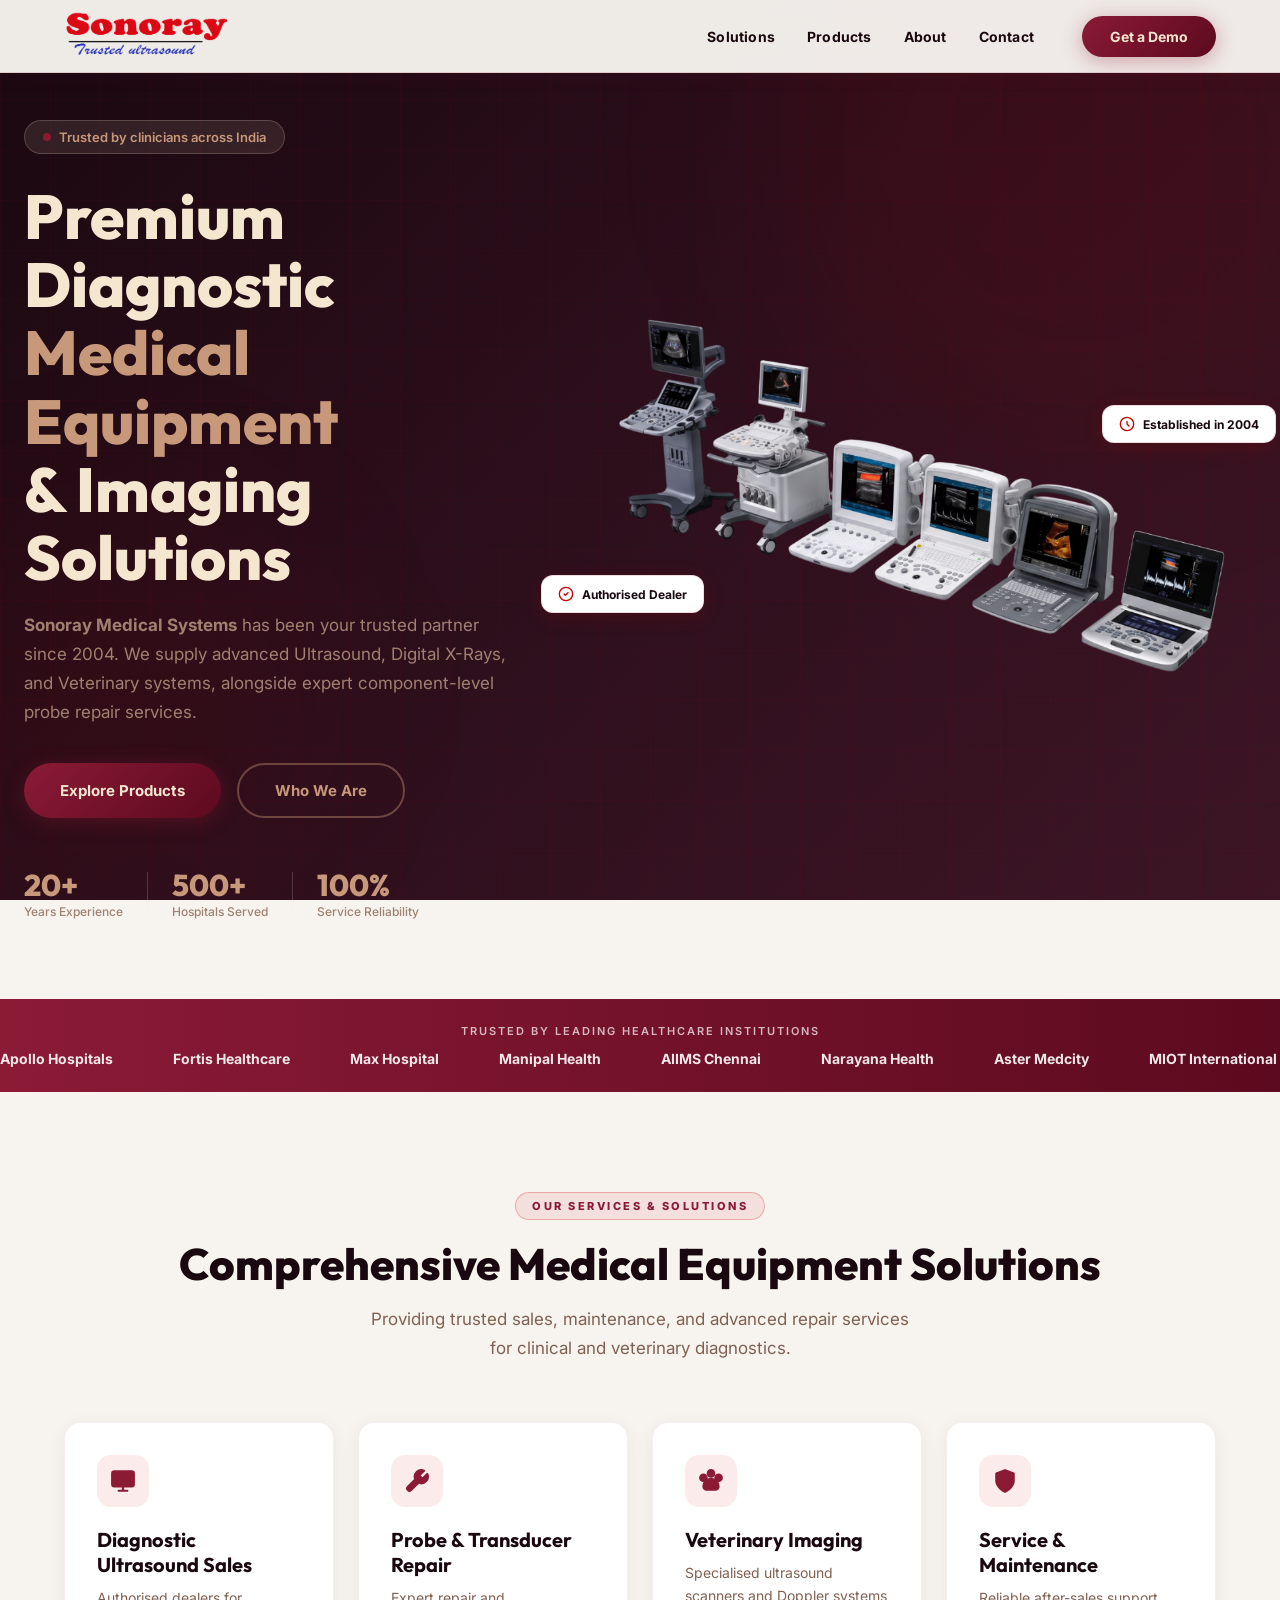
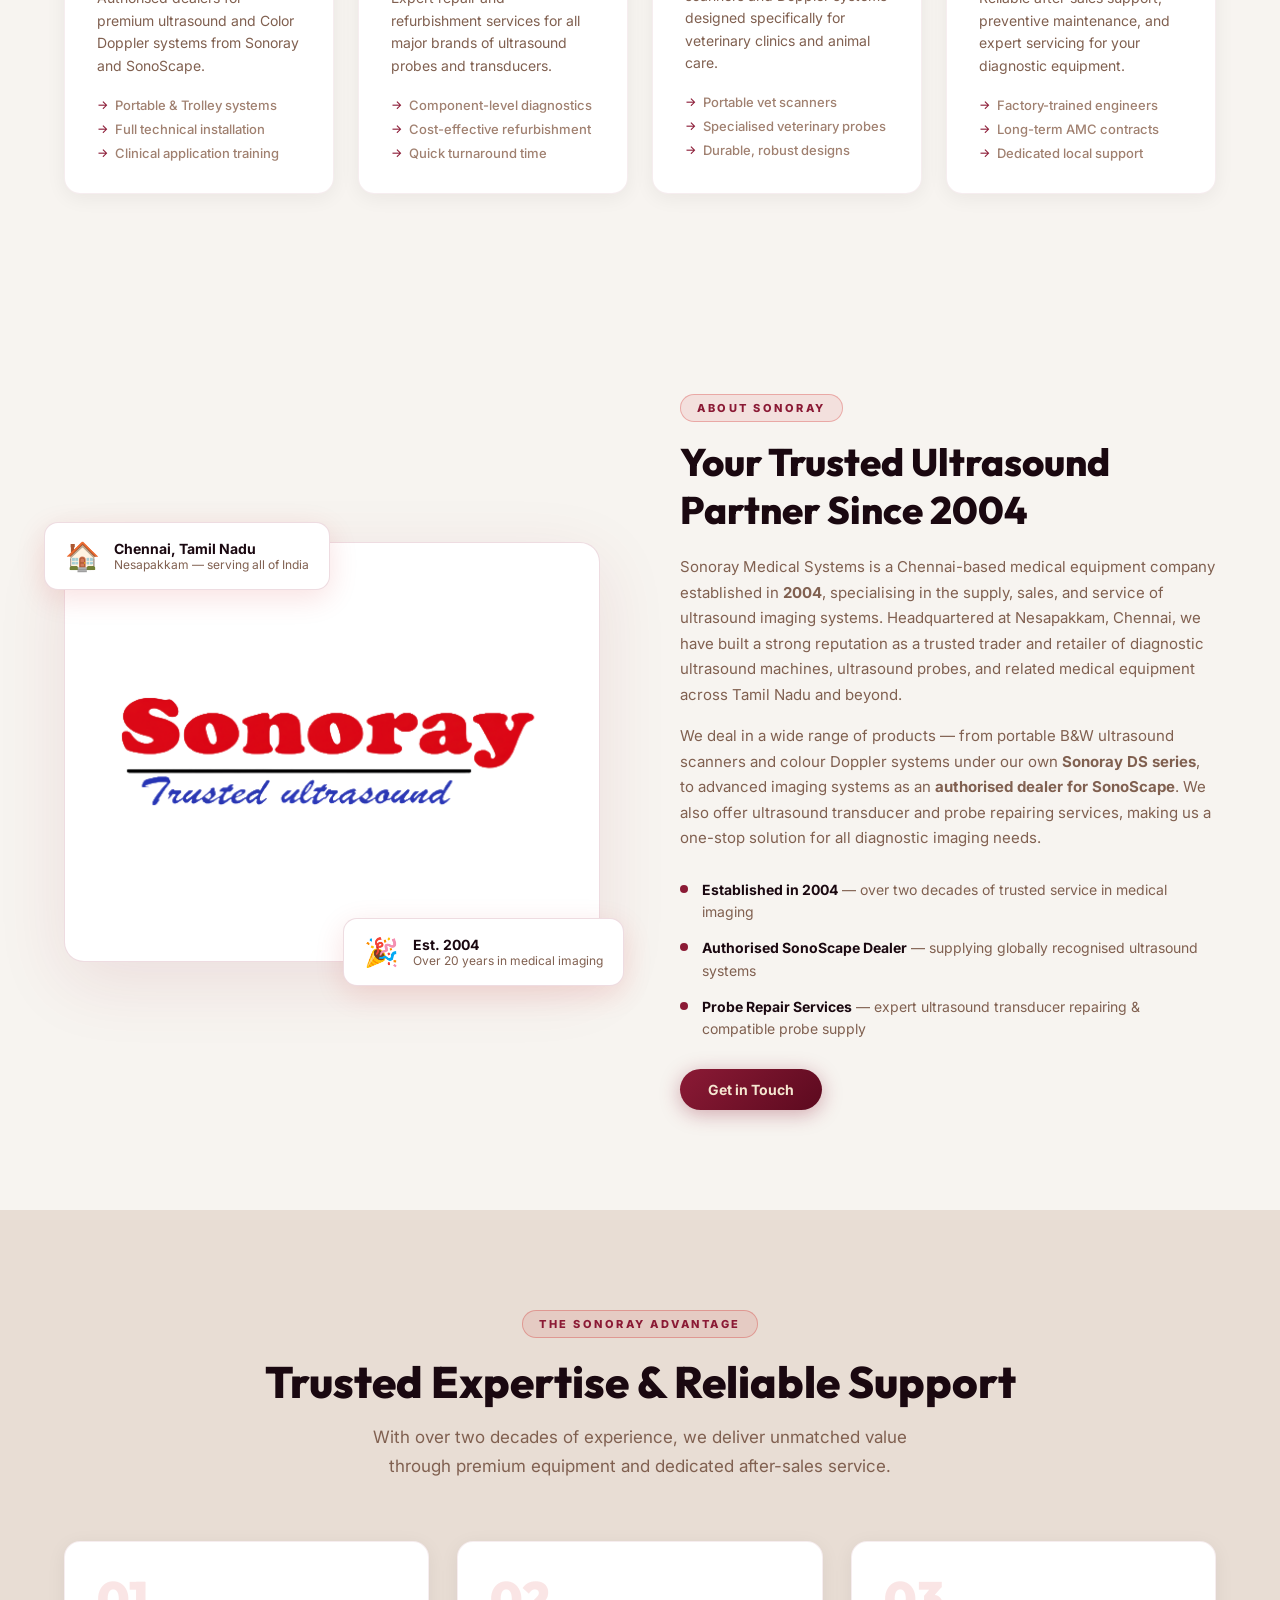
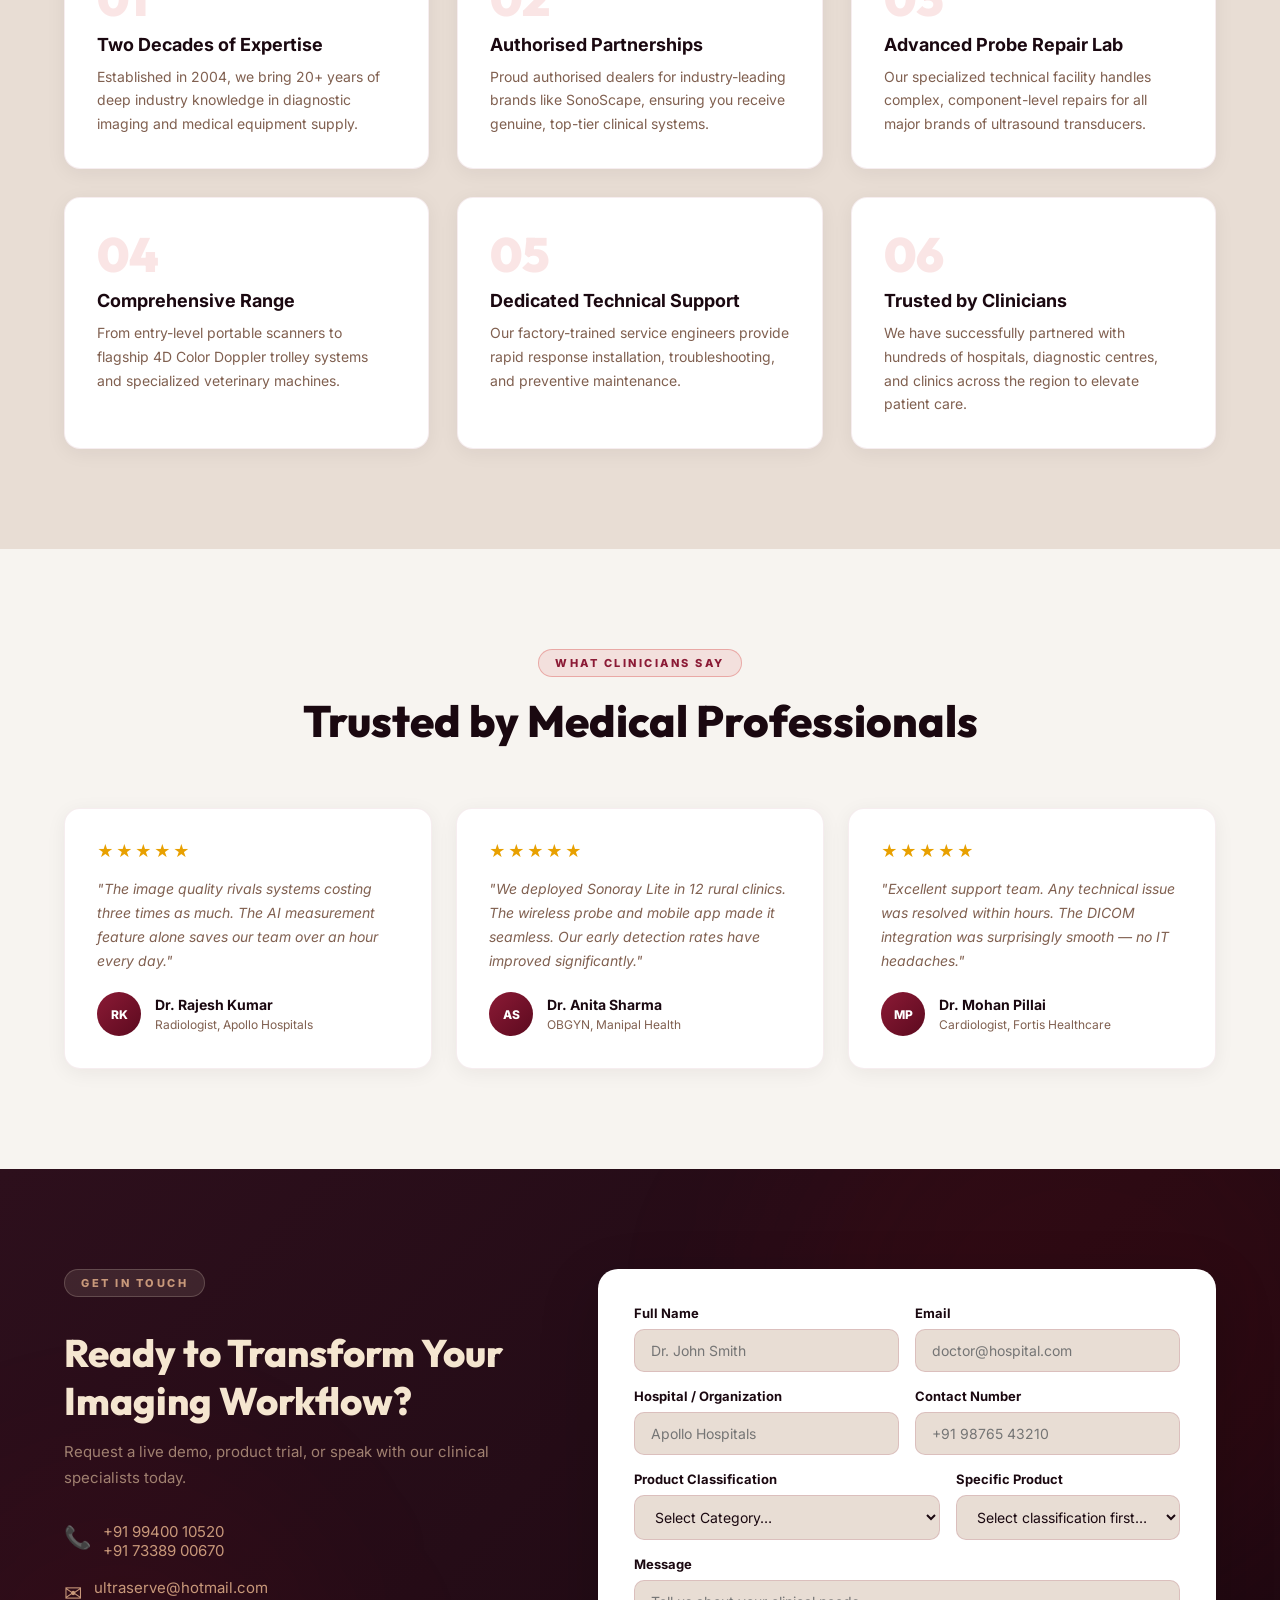
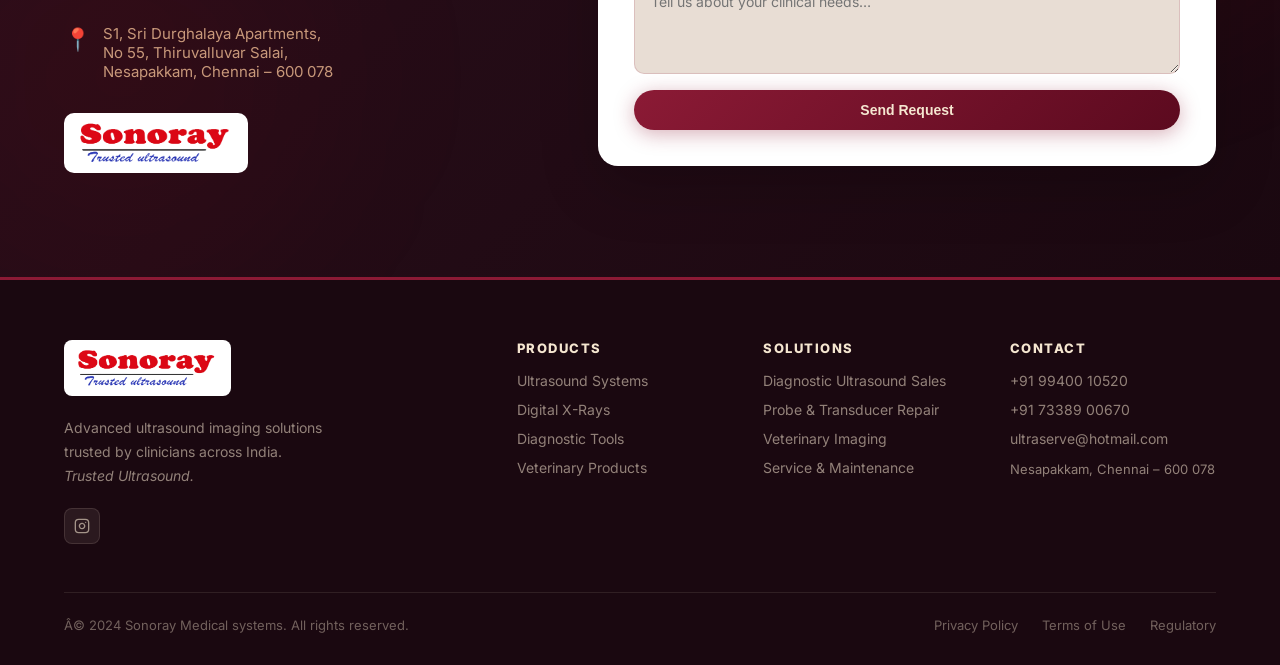
==== commit 43cea78b: "Add Google Analytics GA4 tracking tag to index.html and products.html" ====
--- a/index.html
+++ b/index.html
@@ -1,6 +1,15 @@
 <!DOCTYPE html>
 <html lang="en">
 <head>
+  <!-- Google tag (gtag.js) -->
+  <script async src="https://www.googletagmanager.com/gtag/js?id=G-SPNY366CD4"></script>
+  <script>
+    window.dataLayer = window.dataLayer || [];
+    function gtag(){dataLayer.push(arguments);}
+    gtag('js', new Date());
+
+    gtag('config', 'G-SPNY366CD4');
+  </script>
   <meta charset="UTF-8" />
   <meta name="viewport" content="width=device-width, initial-scale=1.0"/>
   <title>Sonoray Medical Systems | Advanced Diagnostic Ultrasound Solutions</title>
--- a/style.css
+++ b/style.css
@@ -108,10 +108,10 @@
 
 .hero-visual { flex: 1.4; display: flex; justify-content: center; align-items: center; position: relative; min-height: 500px; }
 .hero-img-wrap { position: relative; display: flex; justify-content: center; align-items: center; }
-.hero-img { width: 680px; max-width: 100%; border-radius: 24px; position: relative; z-index: 2; filter: drop-shadow(0 20px 60px rgba(204,0,0,0.2)); animation: float 4s ease-in-out infinite; }
+.hero-img { width: 730px; max-width: 100%; border-radius: 24px; position: relative; z-index: 2; margin-top: -40px; }
 @keyframes float { 0%,100%{transform:translateY(0)} 50%{transform:translateY(-16px)} }
 
-.hero-img-ring { position: absolute; border-radius: 50%; border: 1.5px solid rgba(204,0,0,0.12); animation: ripple 4s ease-out infinite; }
+.hero-img-ring { display: none; position: absolute; border-radius: 50%; border: 1.5px solid rgba(204,0,0,0.12); animation: ripple 4s ease-out infinite; }
 .ring-1 { width: 420px; height: 420px; animation-delay: 0s; }
 .ring-2 { width: 520px; height: 520px; animation-delay: 0.8s; }
 .ring-3 { width: 620px; height: 620px; animation-delay: 1.6s; }
@@ -345,7 +345,7 @@
   .hero-actions { justify-content: center; }
   .hero-stats { justify-content: center; }
   .hero-visual { min-height: 300px; }
-  .hero-img { width: 440px; }
+  .hero-img { width: 440px; margin-top: 0; }
   .hero-img-ring { display: none; }
   .badge-ai, .badge-fda { display: none; }
   .nav-links, .nav-cta { display: none; }
